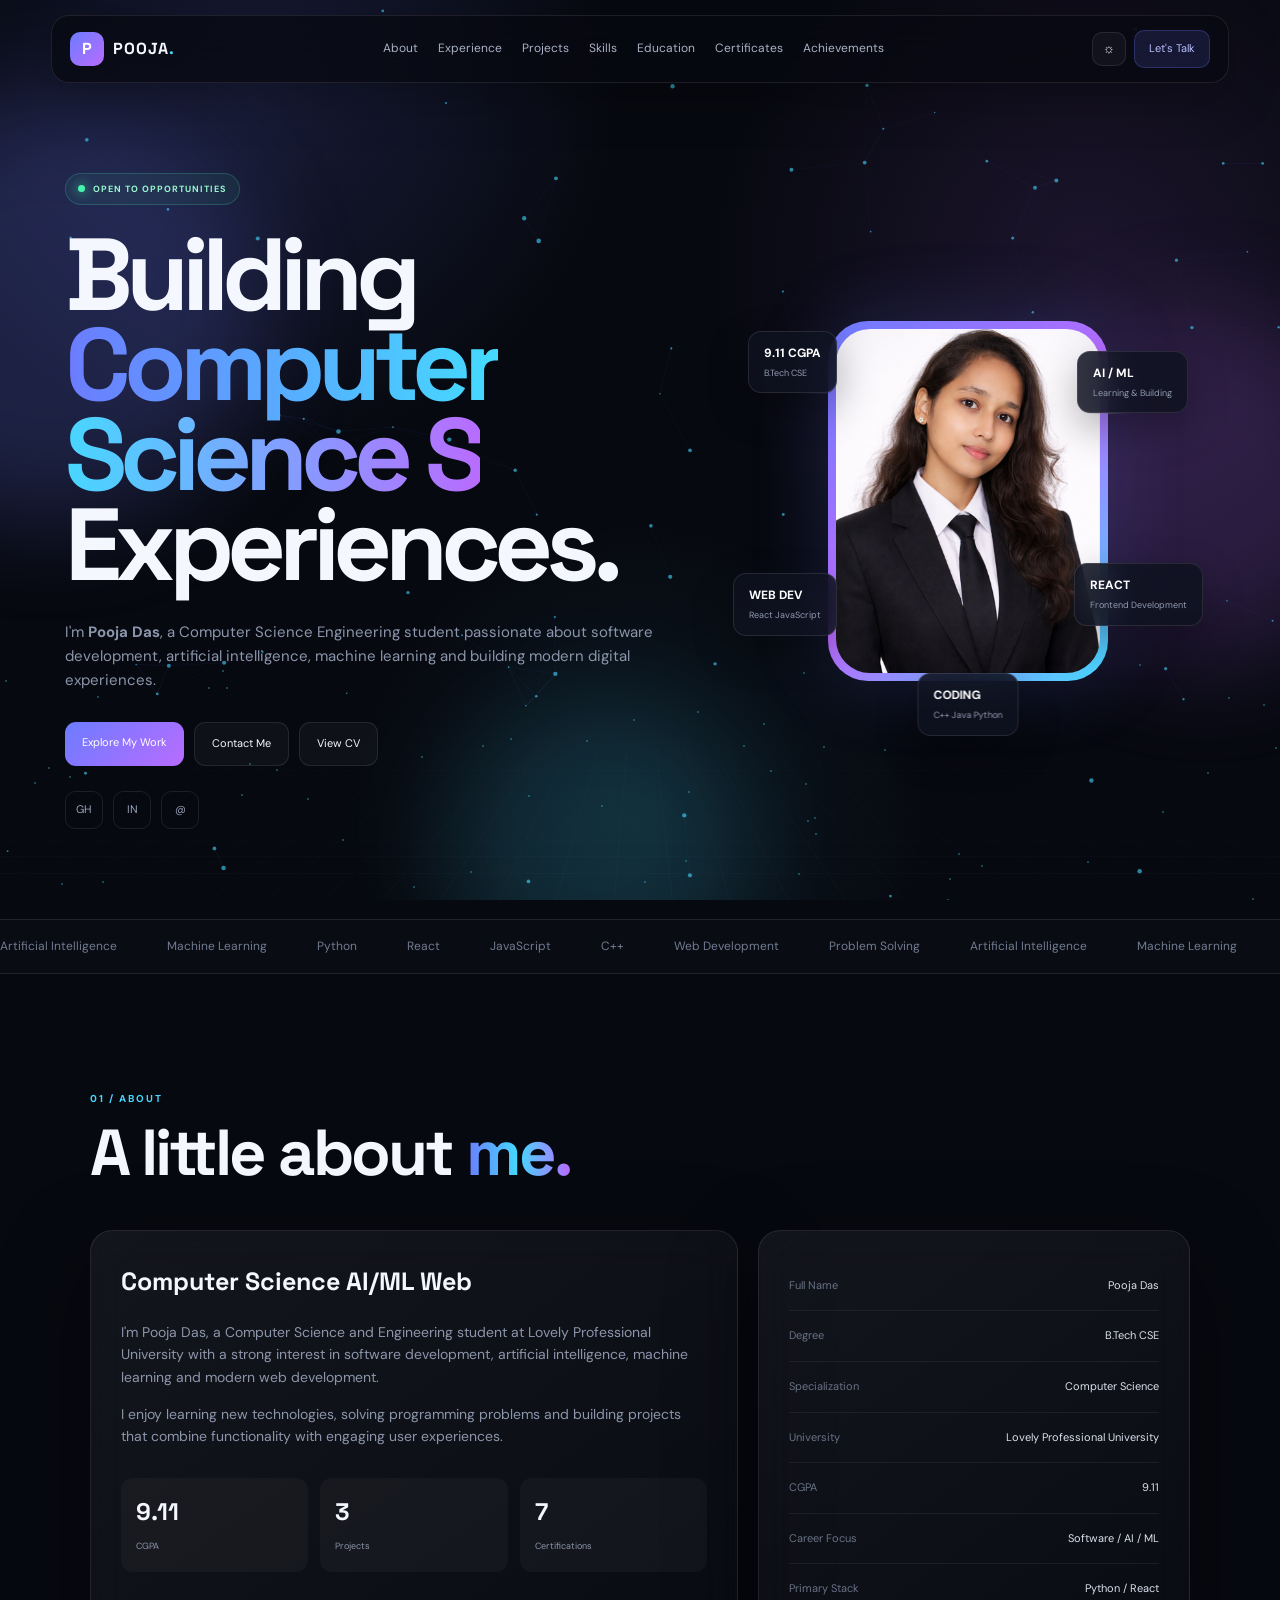
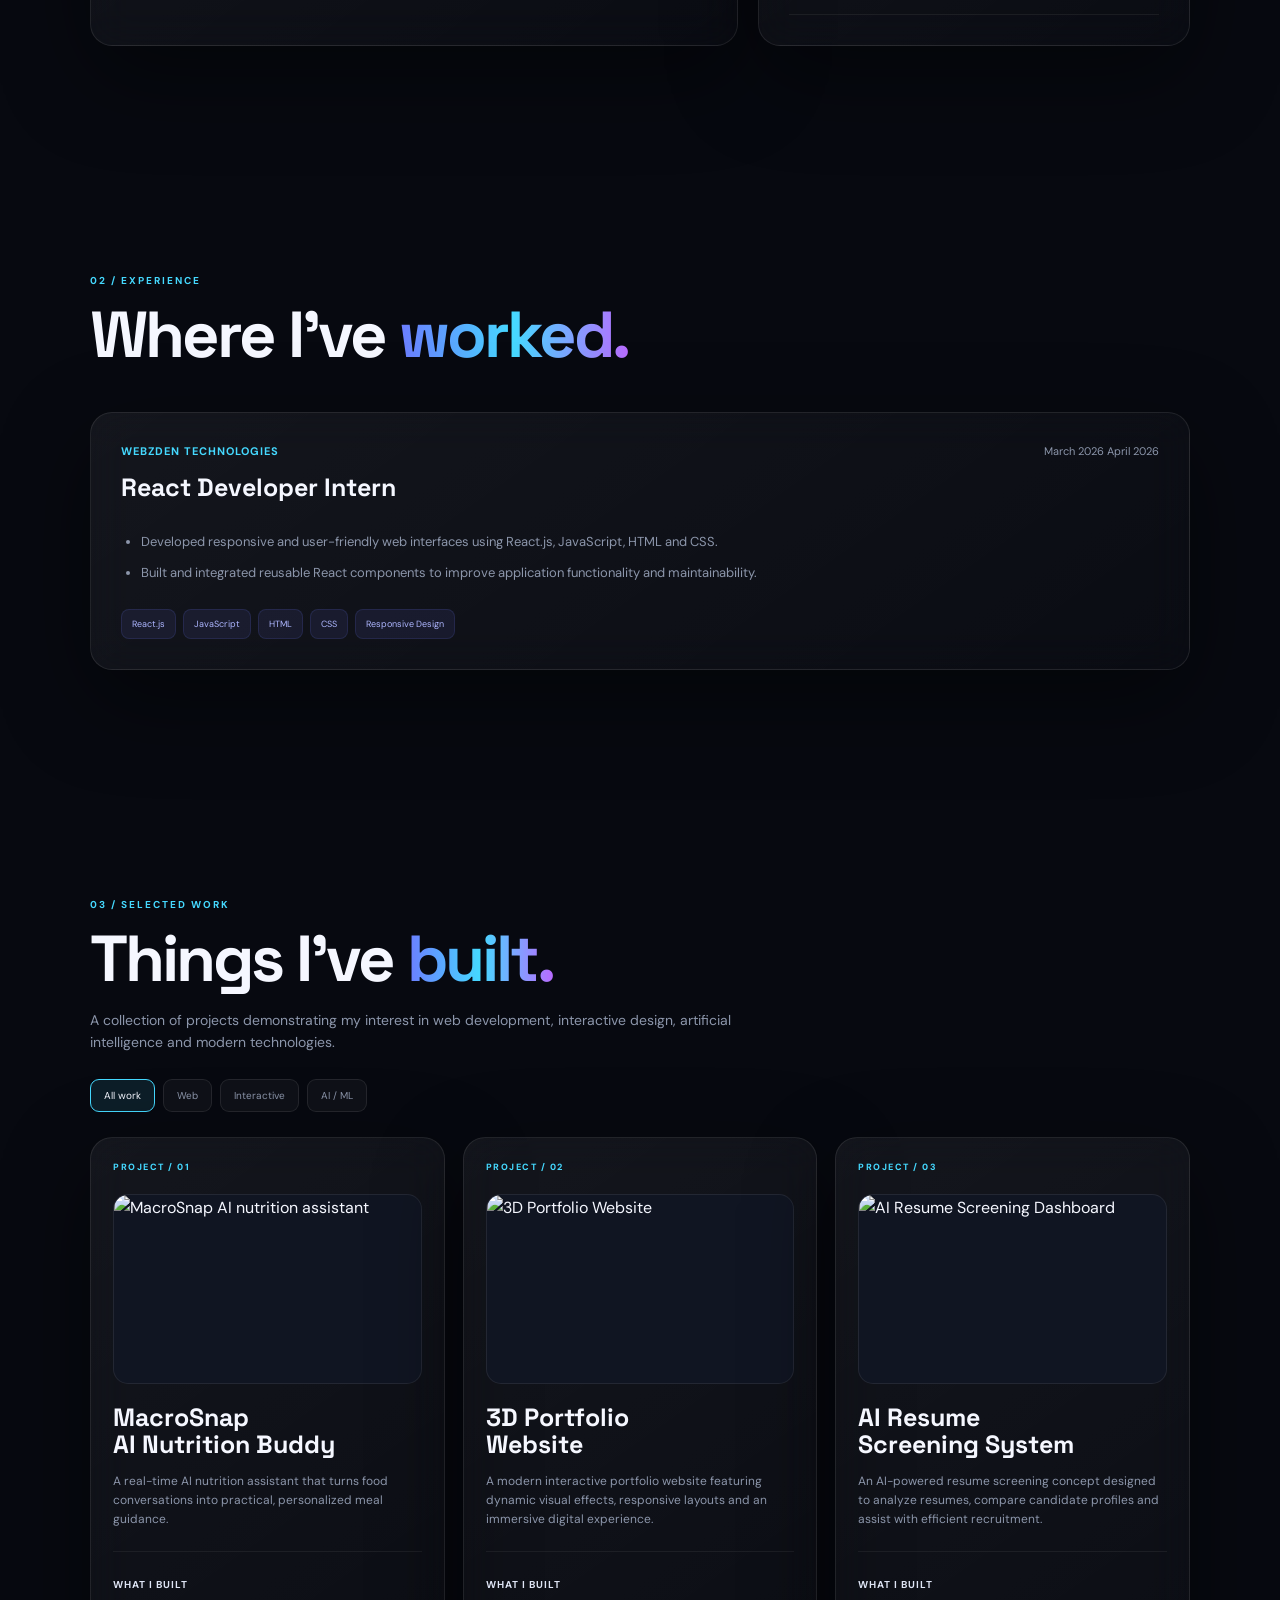
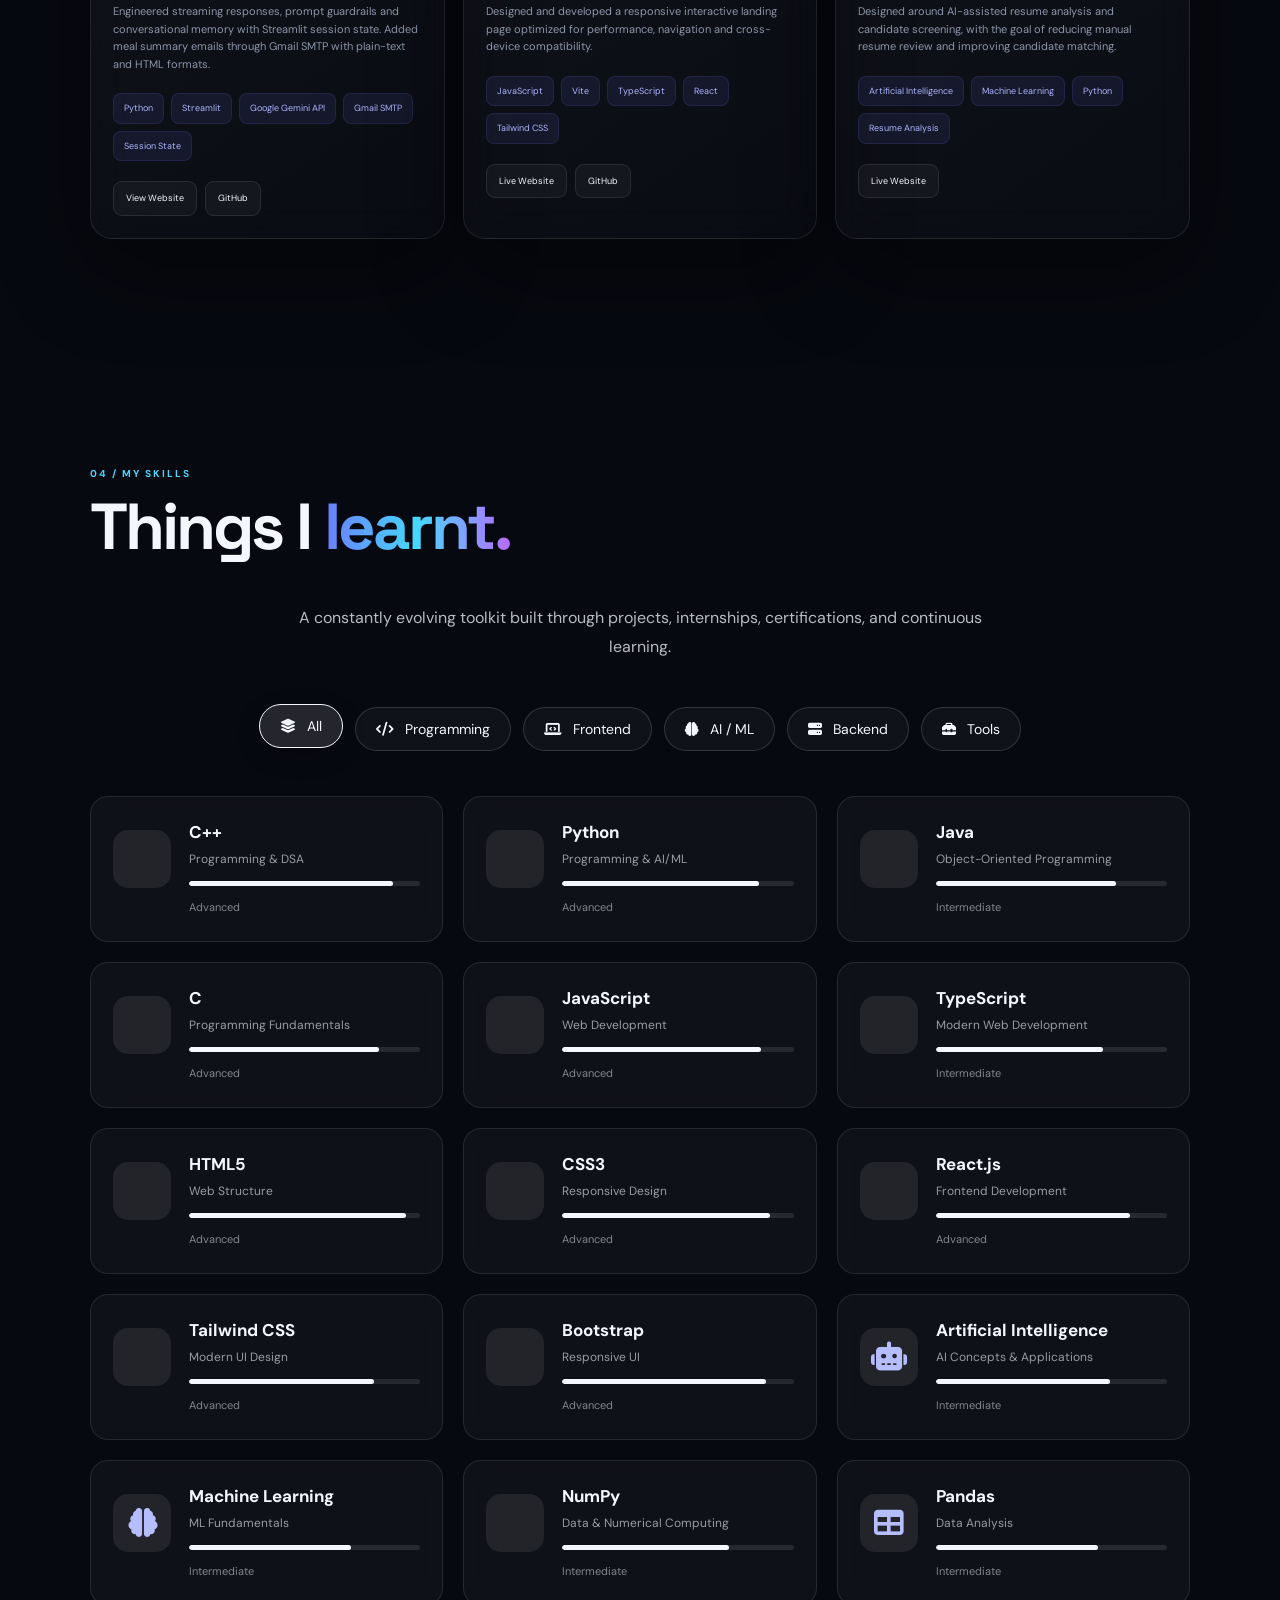
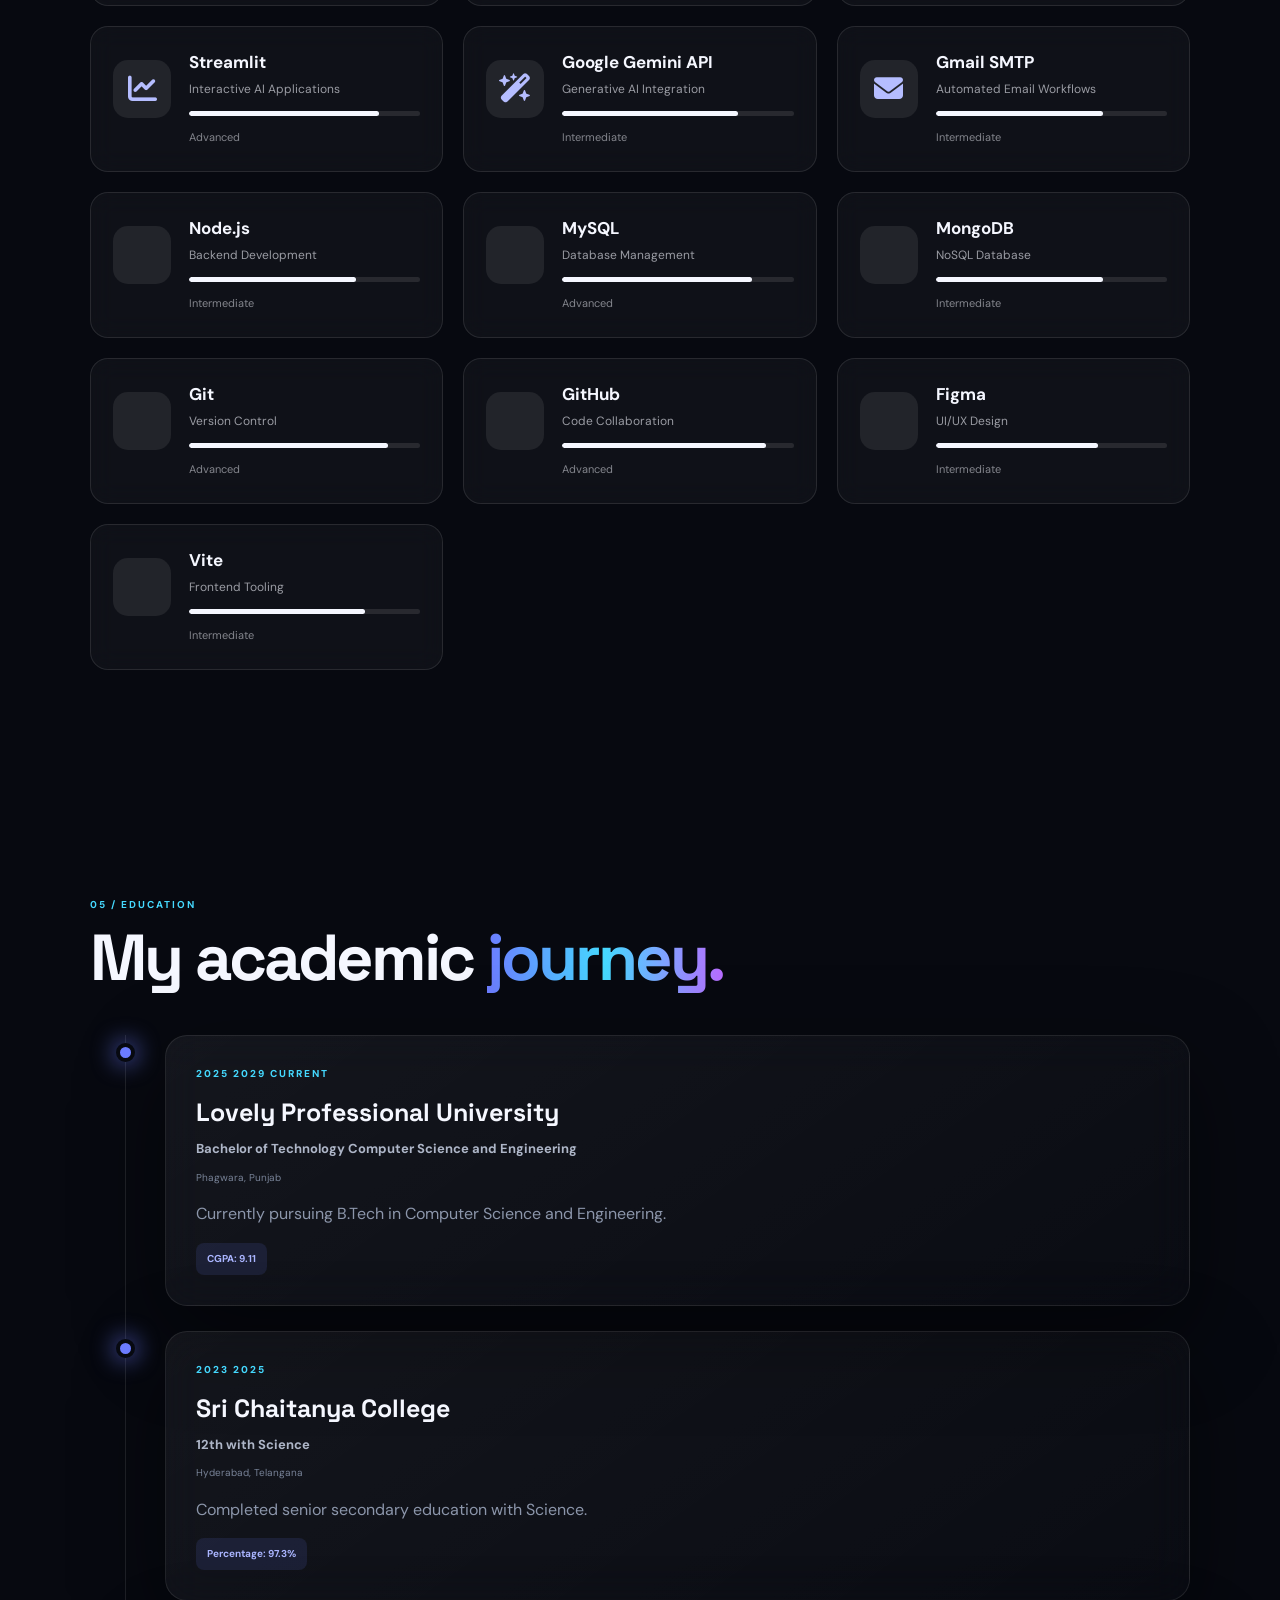
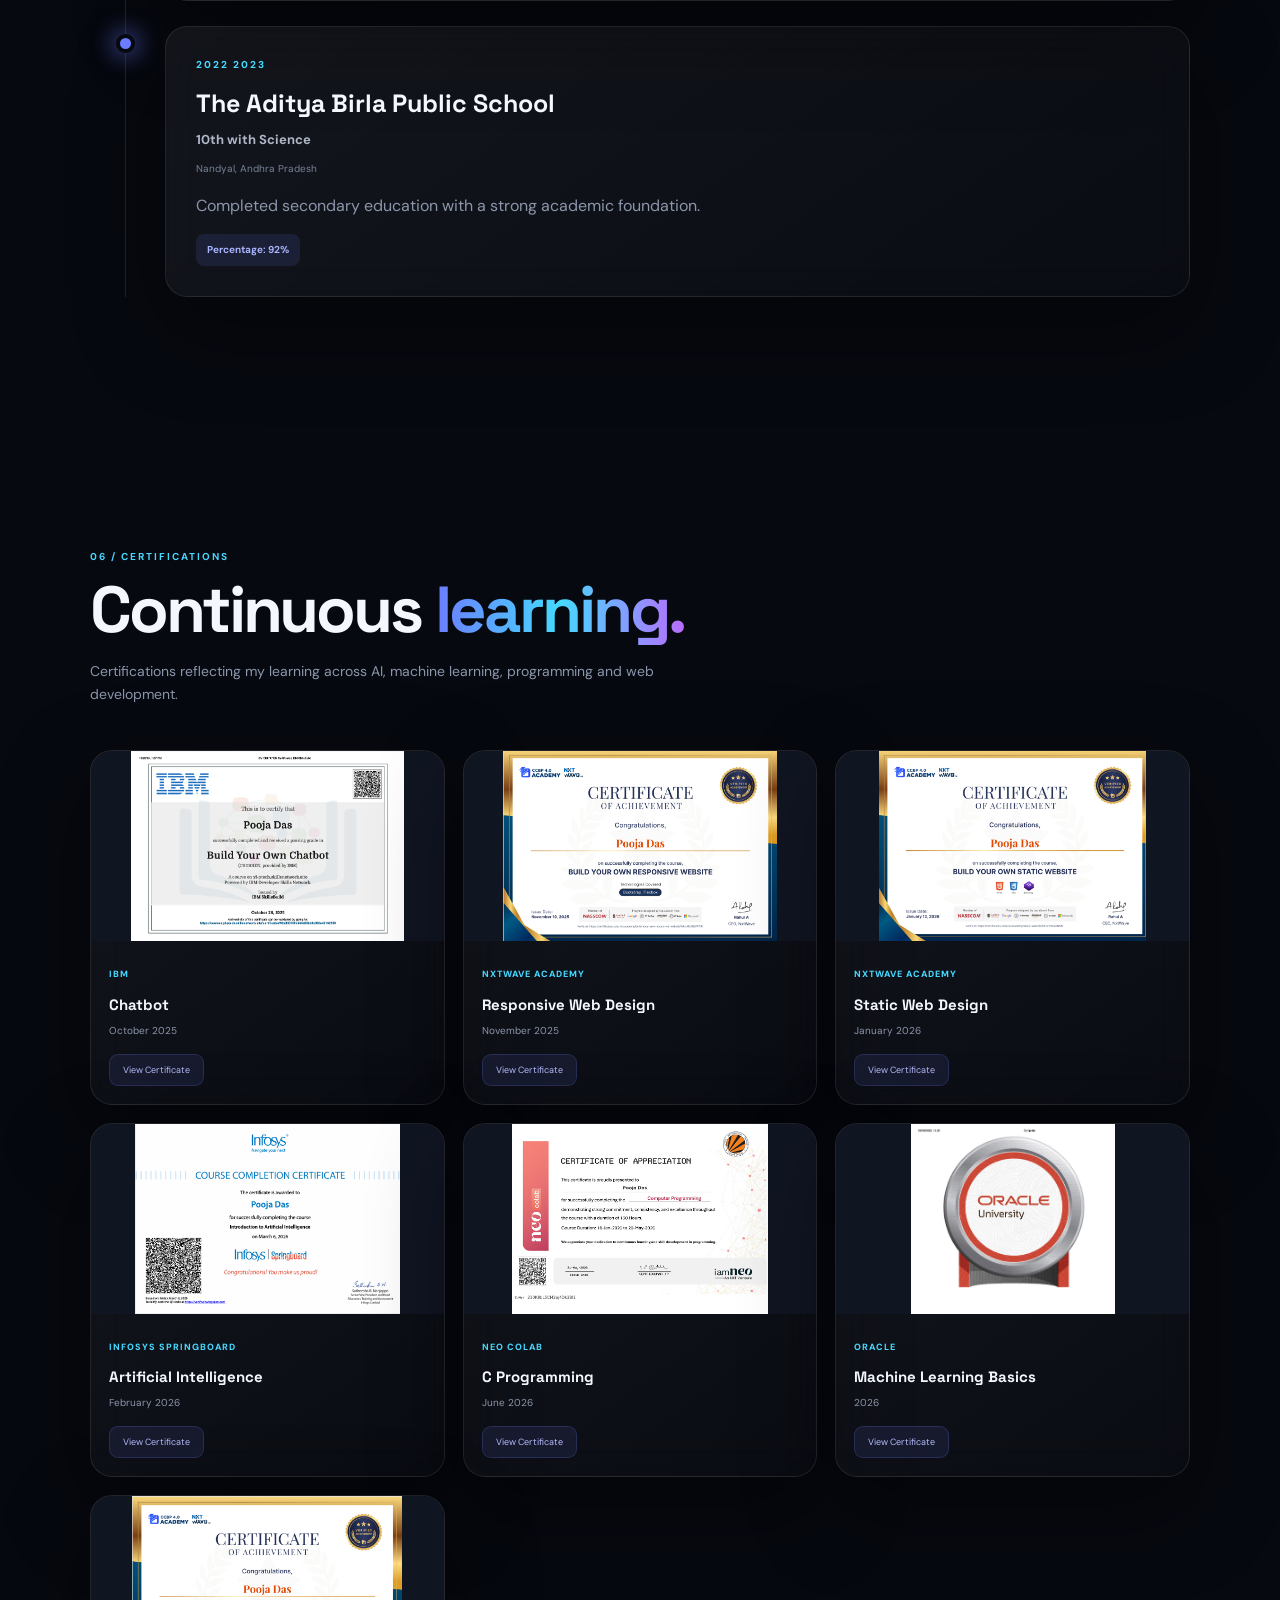
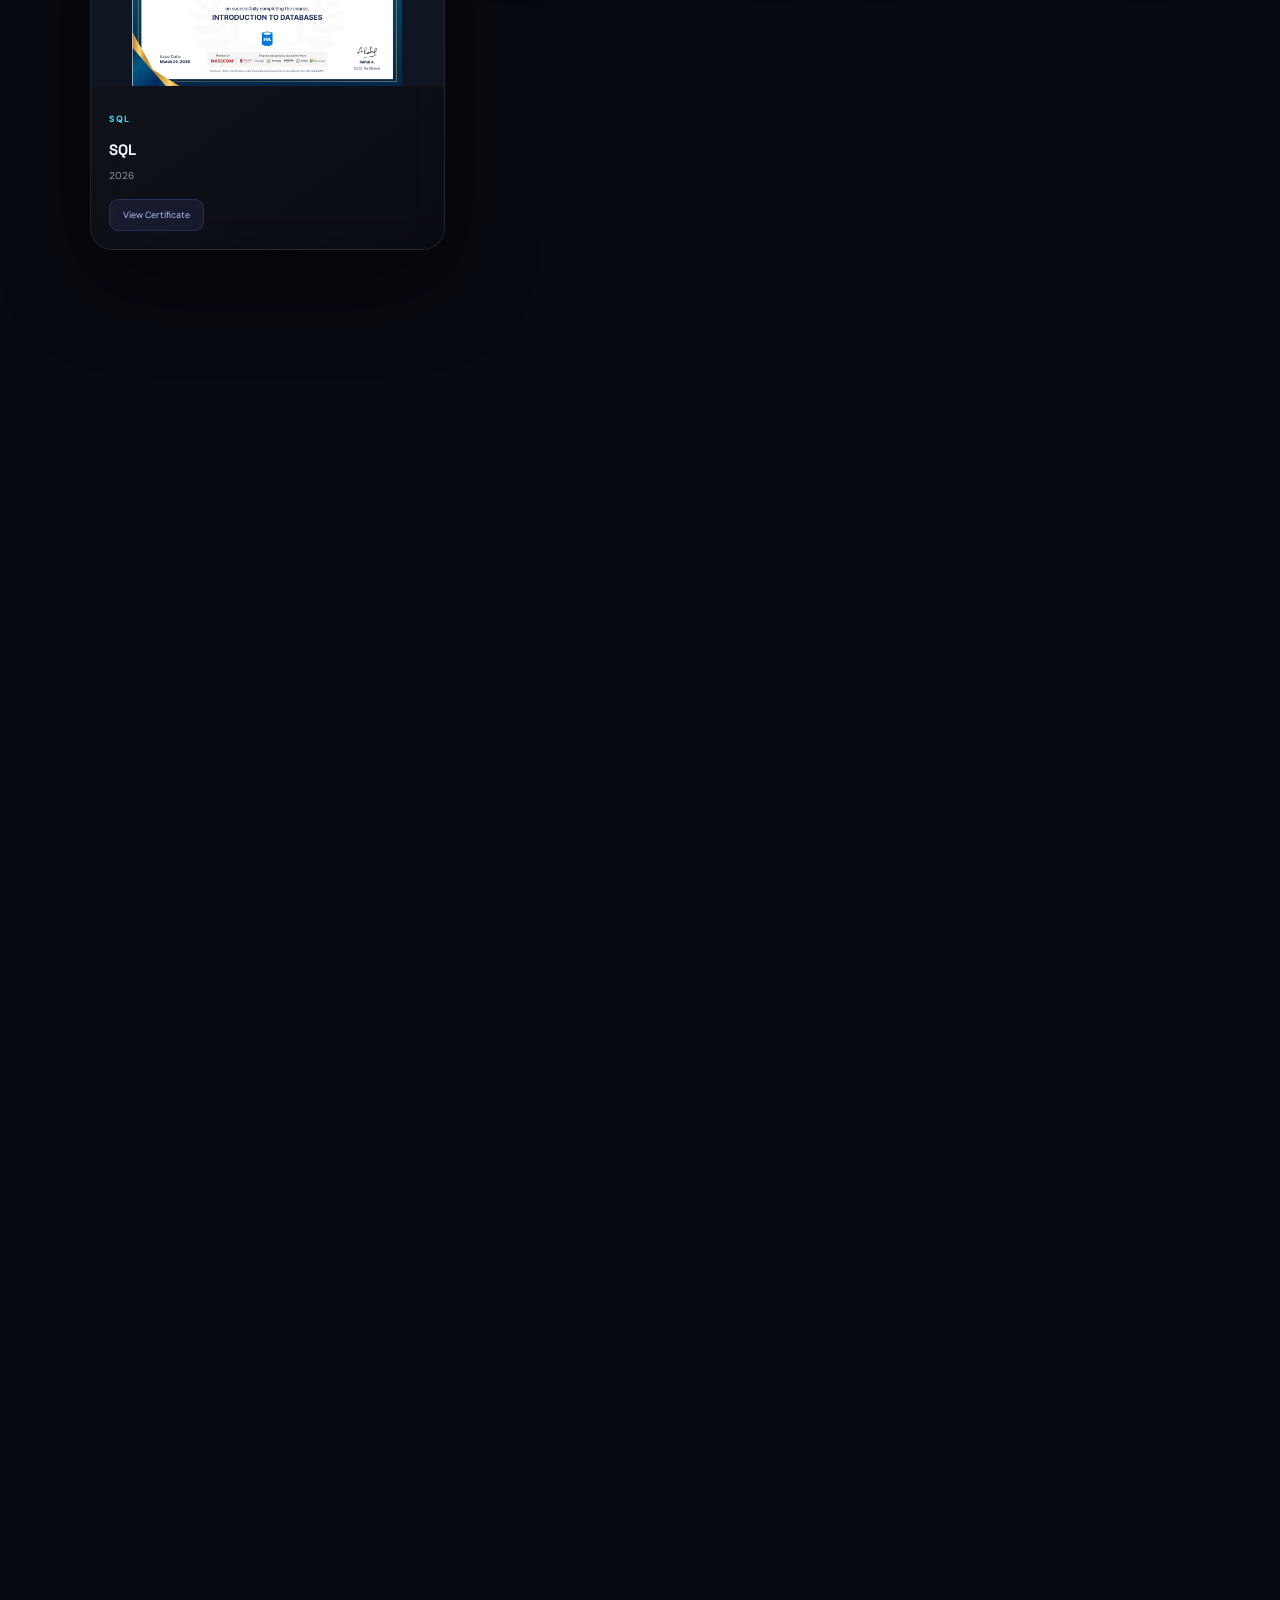
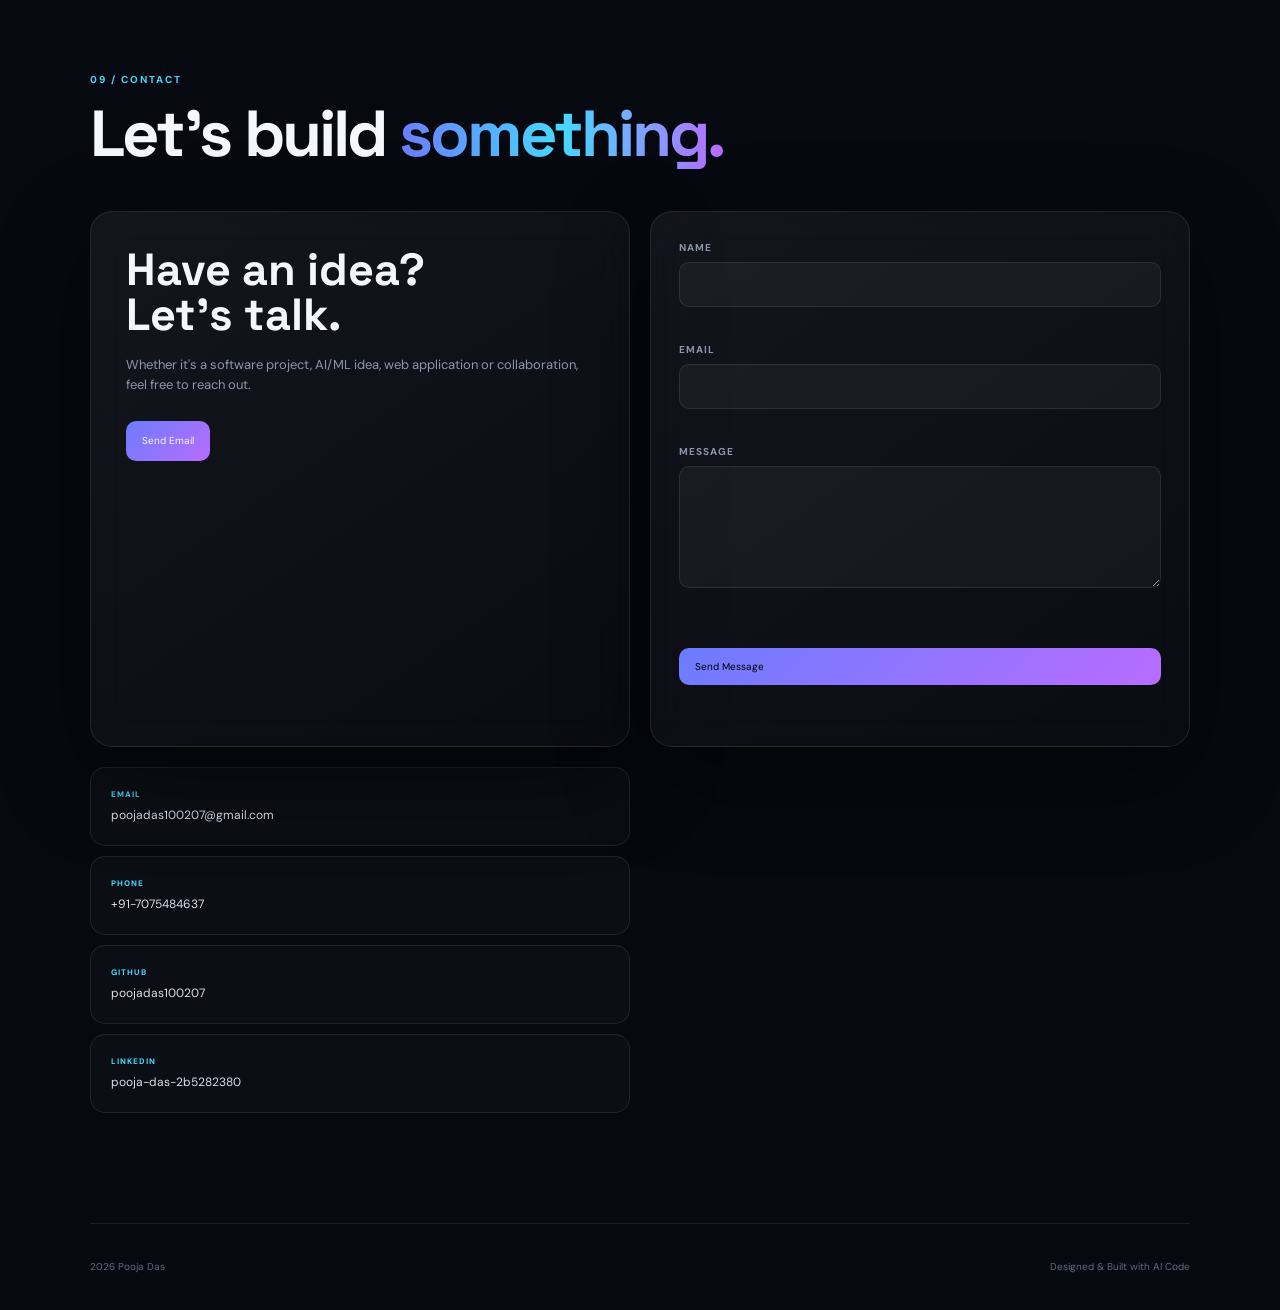
==== index.html @ 484d8b68 "Add Vercel entry page" ====
<!DOCTYPE html>
<html lang="en">

<head>

    <meta charset="UTF-8">

    <meta
        name="viewport"
        content="width=device-width, initial-scale=1.0"
    >

    <title>Pooja Das | CSE Student | AI/ML & Web Developer</title>

    <meta
        name="description"
        content="Pooja Das - Computer Science Engineering student passionate about AI, Machine Learning, Web Development and modern digital experiences."
    >

    <link
        rel="preconnect"
        href="https://fonts.googleapis.com"
    >

    <link
        rel="preconnect"
        href="https://fonts.gstatic.com"
        crossorigin
    >

    <link
        href="https://fonts.googleapis.com/css2?family=DM+Sans:wght@400;500;600;700&family=Space+Grotesk:wght@400;500;600;700&display=swap"
        rel="stylesheet"
    >
    <link
    rel="stylesheet"
    href="https://cdn.jsdelivr.net/gh/devicons/devicon@latest/devicon.min.css"
/>

<link
    rel="stylesheet"
    href="https://cdnjs.cloudflare.com/ajax/libs/font-awesome/6.5.2/css/all.min.css"
/>

<link rel="stylesheet" href="portfolio.css">

</head>


<body>


<!-- =====================================================
     BACKGROUND
===================================================== -->

<div class="background">

    <div class="grid"></div>

    <div class="orb one"></div>

    <div class="orb two"></div>

    <div class="orb three"></div>

</div>

<canvas id="particleCanvas" class="particle-canvas" aria-hidden="true"></canvas>


<div
    class="particles"
    id="particles"
></div>


<!-- =====================================================
     NAVBAR
===================================================== -->

<nav>

    <a
        href="#home"
        class="logo"
    >

        <span class="logo-symbol">
            P
        </span>

        <span>
            POOJA<span style="color:var(--cyan)">.</span>
        </span>

    </a>


    <div class="nav-links">

        <a href="#about">About</a>

        <a href="#experience">Experience</a>

        <a href="#projects">Projects</a>

        <a href="#skills">Skills</a>

        <a href="#education">Education</a>

        <a href="#certificates">Certificates</a>

        <a href="#achievements">Achievements</a>

    </div>


    <div class="nav-actions">

        <button
            type="button"
            class="icon-button"
            id="themeToggle"
            aria-label="Switch to light theme"
            title="Toggle theme"
        >
            Theme
        </button>

        <button
            type="button"
            class="menu-toggle"
            id="menuToggle"
            aria-label="Open navigation"
            aria-expanded="false"
        >
            Menu
        </button>

        <a
            href="#contact"
            class="nav-button"
        >
            Let's Talk 
        </a>

    </div>

</nav>


<!-- =====================================================
     HERO
===================================================== -->

<section
    class="hero"
    id="home"
>


    <div class="hero-content reveal">

        <div class="status">

            <span class="status-dot"></span>

            OPEN TO OPPORTUNITIES

        </div>


        <h1>

            Building

            <br>

            <span class="gradient-text" id="roleText">
                Digital
            </span>

            <br>

            Experiences.

        </h1>


        <p class="hero-description">

            I'm <strong>Pooja Das</strong>, a Computer Science
            Engineering student passionate about software
            development, artificial intelligence, machine
            learning and building modern digital experiences.

        </p>


        <div class="hero-buttons">

            <a
                href="#projects"
                class="btn primary"
            >
                Explore My Work 
            </a>


            <a
                href="#contact"
                class="btn"
            >
                Contact Me
            </a>


            <a
                href="resume.pdf"
                target="_blank"
                class="btn"
            >
                View CV 
            </a>

        </div>


        <div class="social-row">

            <a
                href="https://github.com/poojadas100207"
                target="_blank"
                class="social"
            >
                GH
            </a>


            <a
                href="https://www.linkedin.com/in/pooja-das-2b5282380/"
                target="_blank"
                class="social"
            >
                IN
            </a>


            <a
                href="mailto:poojadas100207@gmail.com"
                class="social"
            >
                @
            </a>

        </div>

    </div>


    <!-- PROFILE -->

    <div class="hero-profile reveal">

        <div
            class="profile-ring"
            id="profileRing"
        >


            <div class="float-card float-cgpa">

                <strong>
                    9.11 CGPA
                </strong>

                B.Tech CSE

            </div>


            <div class="float-card float-ai">

                <strong>
                    AI / ML
                </strong>

                Learning & Building

            </div>


            <div class="float-card float-web">

                <strong>
                    WEB DEV
                </strong>

                React  JavaScript

            </div>


            <div class="float-card float-react">

                <strong>
                    REACT
                </strong>

                Frontend Development

            </div>


            <div class="float-card float-code">

                <strong>
                    CODING
                </strong>

                C++  Java  Python

            </div>


            <div class="profile-card">

                <div class="profile-photo">

                    <img
                        src="image.png"
                        alt="Pooja Das"
                    >

                </div>

            </div>

        </div>

    </div>

</section>


<!-- =====================================================
     MARQUEE
===================================================== -->

<div class="marquee">

    <div class="marquee-track">

        <span>
            Artificial Intelligence <b></b>
        </span>

        <span>
            Machine Learning <b></b>
        </span>

        <span>
            Python <b></b>
        </span>

        <span>
            React <b></b>
        </span>

        <span>
            JavaScript <b></b>
        </span>

        <span>
            C++ <b></b>
        </span>

        <span>
            Web Development <b></b>
        </span>

        <span>
            Problem Solving <b></b>
        </span>

        <span>
            Artificial Intelligence <b></b>
        </span>

        <span>
            Machine Learning <b></b>
        </span>

        <span>
            Python <b></b>
        </span>

        <span>
            React <b></b>
        </span>

    </div>

</div>


<!-- =====================================================
     ABOUT
===================================================== -->

<section
    class="section reveal"
    id="about"
>

    <div class="section-heading">

        <span class="eyebrow">
            01 / About
        </span>

        <h2>

            A little about

            <span class="gradient-text">
                me.
            </span>

        </h2>

    </div>


    <div class="about-grid">


        <div class="glass about-main">

            <h3>
                Computer Science  AI/ML  Web
            </h3>


            <p>

                I'm Pooja Das, a Computer Science and
                Engineering student at Lovely Professional
                University with a strong interest in
                software development, artificial intelligence,
                machine learning and modern web development.

            </p>


            <p>

                I enjoy learning new technologies, solving
                programming problems and building projects
                that combine functionality with engaging
                user experiences.

            </p>


            <div class="about-stats">

                <div class="stat">

                    <strong>
                        9.11
                    </strong>

                    <span>
                        CGPA
                    </span>

                </div>


                <div class="stat">

                    <strong>
                        3
                    </strong>

                    <span>
                        Projects
                    </span>

                </div>


                <div class="stat">

                    <strong>
                        7
                    </strong>

                    <span>
                        Certifications
                    </span>

                </div>

            </div>

        </div>


        <div class="glass about-info">

            <div class="info-row">

                <span>
                    Full Name
                </span>

                <span>
                    Pooja Das
                </span>

            </div>


            <div class="info-row">

                <span>
                    Degree
                </span>

                <span>
                    B.Tech CSE
                </span>

            </div>


            <div class="info-row">

                <span>
                    Specialization
                </span>

                <span>
                    Computer Science
                </span>

            </div>


            <div class="info-row">

                <span>
                    University
                </span>

                <span>
                    Lovely Professional University
                </span>

            </div>


            <div class="info-row">

                <span>
                    CGPA
                </span>

                <span>
                    9.11
                </span>

            </div>


            <div class="info-row">

                <span>
                    Career Focus
                </span>

                <span>
                    Software / AI / ML
                </span>

            </div>


            <div class="info-row">

                <span>
                    Primary Stack
                </span>

                <span>
                    Python / React
                </span>

            </div>

        </div>

    </div>

</section>


<!-- =====================================================
     EXPERIENCE
===================================================== -->

<section
    class="section reveal"
    id="experience"
>

    <div class="section-heading">

        <span class="eyebrow">
            02 / Experience
        </span>

        <h2>

            Where I've

            <span class="gradient-text">
                worked.
            </span>

        </h2>

    </div>


    <div class="glass experience-card">

        <div class="experience-top">

            <div>

                <div class="experience-company">
                    Webzden Technologies
                </div>

                <h3>
                    React Developer Intern
                </h3>

            </div>


            <div class="experience-date">
                March 2026  April 2026
            </div>

        </div>


        <ul>

            <li>
                Developed responsive and user-friendly
                web interfaces using React.js,
                JavaScript, HTML and CSS.
            </li>

            <li>
                Built and integrated reusable React
                components to improve application
                functionality and maintainability.
            </li>

        </ul>


        <div class="tech-tags">

            <span>React.js</span>
            <span>JavaScript</span>
            <span>HTML</span>
            <span>CSS</span>
            <span>Responsive Design</span>

        </div>

    </div>

</section>


<!-- =====================================================
     PROJECTS
===================================================== -->

<section
    class="section reveal"
    id="projects"
>

    <div class="section-heading">

        <span class="eyebrow">
            03 / Selected Work
        </span>

        <h2>

            Things I've

            <span class="gradient-text">
                built.
            </span>

        </h2>

        <p>

            A collection of projects demonstrating
            my interest in web development, interactive
            design, artificial intelligence and modern
            technologies.

        </p>

    </div>


    <div class="project-filters" role="group" aria-label="Filter projects">
        <button type="button" class="project-filter active" data-filter="all">All work</button>
        <button type="button" class="project-filter" data-filter="web">Web</button>
        <button type="button" class="project-filter" data-filter="interactive">Interactive</button>
        <button type="button" class="project-filter" data-filter="ai">AI / ML</button>
    </div>

    <div class="project-grid">


        <!-- =================================================
               PROJECT 1 - MACROSNAP
        ================================================== -->

           <article class="glass project" data-category="ai interactive">

            <div class="project-number">
                PROJECT / 01
            </div>


            <div class="project-arrow">
                
            </div>


            <a
                href="https://macrosnap-farbrvi7u3kwl8kjspnyb4.streamlit.app/"
                target="_blank"
                rel="noopener noreferrer"
                class="project-image-link"
            >

                <div class="project-image">

                    <img
                        src="https://images.unsplash.com/photo-1490645935967-10de6ba17061?auto=format&fit=crop&w=900&q=80"
                        alt="MacroSnap AI nutrition assistant"
                    >

                    <div class="project-image-overlay">
                        View MacroSnap 
                    </div>

                </div>

            </a>


            <h3>

                MacroSnap

                <br>

                AI Nutrition Buddy

            </h3>


            <p>

                A real-time AI nutrition assistant that
                turns food conversations into practical,
                personalized meal guidance.

            </p>


            <div class="project-description">

                <strong>
                    What I built
                </strong>

                <p>

                    Engineered streaming responses,
                    prompt guardrails and conversational
                    memory with Streamlit session state.
                    Added meal summary emails through Gmail
                    SMTP with plain-text and HTML formats.

                </p>

            </div>


            <div class="project-tags">

                <span>Python</span>
                <span>Streamlit</span>
                <span>Google Gemini API</span>
                <span>Gmail SMTP</span>
                <span>Session State</span>

            </div>


            <div class="project-actions">

                <a
                    href="https://macrosnap-farbrvi7u3kwl8kjspnyb4.streamlit.app/"
                    target="_blank"
                    rel="noopener noreferrer"
                    class="project-demo"
                >
                    View Website 
                </a>


                <a
                    href="https://github.com/poojadas100207/macrosnap.git"
                    target="_blank"
                    rel="noopener noreferrer"
                    class="project-demo"
                >
                    GitHub 
                </a>

            </div>

        </article>


        <!-- =================================================
             PROJECT 2 - 3D PORTFOLIO
        ================================================== -->

        <article class="glass project" data-category="web interactive">

            <div class="project-number">
                PROJECT / 02
            </div>


            <div class="project-arrow">
                
            </div>


            <a
                href="https://preview--portfolio-depth-spark.lovable.app/"
                target="_blank"
                rel="noopener noreferrer"
                class="project-image-link"
            >

                <div class="project-image">

                    <img
                        src="https://cdn.dribbble.com/userupload/42920147/file/original-dfe468a349291e97059bd55cf65feb66.png?resize=2400x1800&vertical=center"
                        alt="3D Portfolio Website"
                    >

                    <div class="project-image-overlay">
                        Open Portfolio 
                    </div>

                </div>

            </a>


            <h3>

                3D Portfolio

                <br>

                Website

            </h3>


            <p>

                A modern interactive portfolio website
                featuring dynamic visual effects,
                responsive layouts and an immersive
                digital experience.

            </p>


            <div class="project-description">

                <strong>
                    What I built
                </strong>

                <p>

                    Designed and developed a responsive
                    interactive landing page optimized
                    for performance, navigation and
                    cross-device compatibility.

                </p>

            </div>


            <div class="project-tags">

                <span>JavaScript</span>
                <span>Vite</span>
                <span>TypeScript</span>
                <span>React</span>
                <span>Tailwind CSS</span>

            </div>


            <div class="project-actions">

                <a
                    href="https://preview--portfolio-depth-spark.lovable.app/"
                    target="_blank"
                    rel="noopener noreferrer"
                    class="project-demo"
                >
                    Live Website 
                </a>


                <a
                    href="https://github.com/poojadas100207/portfolio-depth-spark.git"
                    target="_blank"
                    rel="noopener noreferrer"
                    class="project-demo"
                >
                    GitHub 
                </a>

            </div>

        </article>


        <!-- =================================================
             PROJECT 3 - AI RESUME SCREENING
        ================================================== -->

        <article class="glass project" data-category="ai">

            <div class="project-number">
                PROJECT / 03
            </div>


            <div class="project-arrow">
                
            </div>


            <a
                href="https://resumescreening.ai/"
                target="_blank"
                rel="noopener noreferrer"
                class="project-image-link"
            >

                <div class="project-image">

                    <img
                        src="https://resume-screening.com/datefeature.png"
                        alt="AI Resume Screening Dashboard"
                    >

                    <div class="project-image-overlay">
                        Open Resume Screening 
                    </div>

                </div>

            </a>


            <h3>

                AI Resume

                <br>

                Screening System

            </h3>


            <p>

                An AI-powered resume screening concept
                designed to analyze resumes, compare
                candidate profiles and assist with
                efficient recruitment.

            </p>


            <div class="project-description">

                <strong>
                    What I built
                </strong>

                <p>

                    Designed around AI-assisted resume
                    analysis and candidate screening,
                    with the goal of reducing manual
                    resume review and improving candidate
                    matching.

                </p>

            </div>


            <div class="project-tags">

                <span>Artificial Intelligence</span>
                <span>Machine Learning</span>
                <span>Python</span>
                <span>Resume Analysis</span>

            </div>


            <div class="project-actions">

                <a
                    href="https://resumescreening.ai/"
                    target="_blank"
                    rel="noopener noreferrer"
                    class="project-demo"
                >
                    Live Website 
                </a>

            </div>

        </article>

    </div>

</section>


<!-- ==================== SKILLS SECTION ==================== -->


<section id="skills" class="section reveal">

    <div class="section-heading">
        <span class="eyebrow">
            04 / My Skills
        </span>
        <h2>

            Things I 

            <span class="gradient-text">
                learnt.
            </span>

        </h2>
        
        <div class="title-line"></div>
    </div>

    <p class="skills-intro">
        A constantly evolving toolkit built through projects, internships,
        certifications, and continuous learning.
    </p>

    <!-- Skill Category Navigation -->
    <div class="skills-tabs">

        <button class="skill-tab active" onclick="showSkills('all', this)">
            <i class="fas fa-layer-group"></i>
            All
        </button>

        <button class="skill-tab" onclick="showSkills('programming', this)">
            <i class="fas fa-code"></i>
            Programming
        </button>

        <button class="skill-tab" onclick="showSkills('frontend', this)">
            <i class="fas fa-laptop-code"></i>
            Frontend
        </button>

        <button class="skill-tab" onclick="showSkills('aiml', this)">
            <i class="fas fa-brain"></i>
            AI / ML
        </button>

        <button class="skill-tab" onclick="showSkills('backend', this)">
            <i class="fas fa-server"></i>
            Backend
        </button>

        <button class="skill-tab" onclick="showSkills('tools', this)">
            <i class="fas fa-toolbox"></i>
            Tools
        </button>

    </div>


    <!-- Skills Grid -->
    <div class="skills-grid">

        <!-- C++ -->
        <div class="skill-card programming">
            <div class="skill-icon">
                <i class="devicon-cplusplus-plain"></i>
            </div>

            <div class="skill-info">
                <h3>C++</h3>
                <p>Programming & DSA</p>
                <div class="skill-bar">
                    <span style="width: 88%;"></span>
                </div>
                <small>Advanced</small>
            </div>
        </div>


        <!-- Python -->
        <div class="skill-card programming aiml">
            <div class="skill-icon">
                <i class="devicon-python-plain"></i>
            </div>

            <div class="skill-info">
                <h3>Python</h3>
                <p>Programming & AI/ML</p>
                <div class="skill-bar">
                    <span style="width: 85%;"></span>
                </div>
                <small>Advanced</small>
            </div>
        </div>


        <!-- Java -->
        <div class="skill-card programming">
            <div class="skill-icon">
                <i class="devicon-java-plain"></i>
            </div>

            <div class="skill-info">
                <h3>Java</h3>
                <p>Object-Oriented Programming</p>
                <div class="skill-bar">
                    <span style="width: 78%;"></span>
                </div>
                <small>Intermediate</small>
            </div>
        </div>


        <!-- C -->
        <div class="skill-card programming">
            <div class="skill-icon">
                <i class="devicon-c-plain"></i>
            </div>

            <div class="skill-info">
                <h3>C</h3>
                <p>Programming Fundamentals</p>
                <div class="skill-bar">
                    <span style="width: 82%;"></span>
                </div>
                <small>Advanced</small>
            </div>
        </div>


        <!-- JavaScript -->
        <div class="skill-card programming frontend">
            <div class="skill-icon">
                <i class="devicon-javascript-plain"></i>
            </div>

            <div class="skill-info">
                <h3>JavaScript</h3>
                <p>Web Development</p>
                <div class="skill-bar">
                    <span style="width: 86%;"></span>
                </div>
                <small>Advanced</small>
            </div>
        </div>


        <!-- TypeScript -->
        <div class="skill-card frontend programming">
            <div class="skill-icon">
                <i class="devicon-typescript-plain"></i>
            </div>

            <div class="skill-info">
                <h3>TypeScript</h3>
                <p>Modern Web Development</p>
                <div class="skill-bar">
                    <span style="width: 72%;"></span>
                </div>
                <small>Intermediate</small>
            </div>
        </div>


        <!-- HTML -->
        <div class="skill-card frontend">
            <div class="skill-icon">
                <i class="devicon-html5-plain"></i>
            </div>

            <div class="skill-info">
                <h3>HTML5</h3>
                <p>Web Structure</p>
                <div class="skill-bar">
                    <span style="width: 94%;"></span>
                </div>
                <small>Advanced</small>
            </div>
        </div>


        <!-- CSS -->
        <div class="skill-card frontend">
            <div class="skill-icon">
                <i class="devicon-css3-plain"></i>
            </div>

            <div class="skill-info">
                <h3>CSS3</h3>
                <p>Responsive Design</p>
                <div class="skill-bar">
                    <span style="width: 90%;"></span>
                </div>
                <small>Advanced</small>
            </div>
        </div>


        <!-- React -->
        <div class="skill-card frontend">
            <div class="skill-icon">
                <i class="devicon-react-original"></i>
            </div>

            <div class="skill-info">
                <h3>React.js</h3>
                <p>Frontend Development</p>
                <div class="skill-bar">
                    <span style="width: 84%;"></span>
                </div>
                <small>Advanced</small>
            </div>
        </div>


        <!-- Tailwind -->
        <div class="skill-card frontend">
            <div class="skill-icon">
                <i class="devicon-tailwindcss-original"></i>
            </div>

            <div class="skill-info">
                <h3>Tailwind CSS</h3>
                <p>Modern UI Design</p>
                <div class="skill-bar">
                    <span style="width: 80%;"></span>
                </div>
                <small>Advanced</small>
            </div>
        </div>


        <!-- Bootstrap -->
        <div class="skill-card frontend">
            <div class="skill-icon">
                <i class="devicon-bootstrap-plain"></i>
            </div>

            <div class="skill-info">
                <h3>Bootstrap</h3>
                <p>Responsive UI</p>
                <div class="skill-bar">
                    <span style="width: 88%;"></span>
                </div>
                <small>Advanced</small>
            </div>
        </div>


        <!-- Python AI/ML -->
        <div class="skill-card aiml">
            <div class="skill-icon">
                <i class="fas fa-robot"></i>
            </div>

            <div class="skill-info">
                <h3>Artificial Intelligence</h3>
                <p>AI Concepts & Applications</p>
                <div class="skill-bar">
                    <span style="width: 75%;"></span>
                </div>
                <small>Intermediate</small>
            </div>
        </div>


        <!-- Machine Learning -->
        <div class="skill-card aiml">
            <div class="skill-icon">
                <i class="fas fa-brain"></i>
            </div>

            <div class="skill-info">
                <h3>Machine Learning</h3>
                <p>ML Fundamentals</p>
                <div class="skill-bar">
                    <span style="width: 70%;"></span>
                </div>
                <small>Intermediate</small>
            </div>
        </div>


        <!-- NumPy -->
        <div class="skill-card aiml">
            <div class="skill-icon">
                <i class="devicon-numpy-plain"></i>
            </div>

            <div class="skill-info">
                <h3>NumPy</h3>
                <p>Data & Numerical Computing</p>
                <div class="skill-bar">
                    <span style="width: 72%;"></span>
                </div>
                <small>Intermediate</small>
            </div>
        </div>


        <!-- Pandas -->
        <div class="skill-card aiml">
            <div class="skill-icon">
                <i class="fas fa-table"></i>
            </div>

            <div class="skill-info">
                <h3>Pandas</h3>
                <p>Data Analysis</p>
                <div class="skill-bar">
                    <span style="width: 70%;"></span>
                </div>
                <small>Intermediate</small>
            </div>
        </div>


        <!-- Streamlit -->
        <div class="skill-card aiml tools">
            <div class="skill-icon">
                <i class="fas fa-chart-line"></i>
            </div>

            <div class="skill-info">
                <h3>Streamlit</h3>
                <p>Interactive AI Applications</p>
                <div class="skill-bar">
                    <span style="width: 82%;"></span>
                </div>
                <small>Advanced</small>
            </div>
        </div>


        <!-- Gemini API -->
        <div class="skill-card aiml">
            <div class="skill-icon">
                <i class="fas fa-wand-magic-sparkles"></i>
            </div>

            <div class="skill-info">
                <h3>Google Gemini API</h3>
                <p>Generative AI Integration</p>
                <div class="skill-bar">
                    <span style="width: 76%;"></span>
                </div>
                <small>Intermediate</small>
            </div>
        </div>


        <!-- Gmail SMTP -->
        <div class="skill-card backend tools">
            <div class="skill-icon">
                <i class="fas fa-envelope"></i>
            </div>

            <div class="skill-info">
                <h3>Gmail SMTP</h3>
                <p>Automated Email Workflows</p>
                <div class="skill-bar">
                    <span style="width: 72%;"></span>
                </div>
                <small>Intermediate</small>
            </div>
        </div>


        <!-- Node -->
        <div class="skill-card backend">
            <div class="skill-icon">
                <i class="devicon-nodejs-plain"></i>
            </div>

            <div class="skill-info">
                <h3>Node.js</h3>
                <p>Backend Development</p>
                <div class="skill-bar">
                    <span style="width: 72%;"></span>
                </div>
                <small>Intermediate</small>
            </div>
        </div>


        <!-- MySQL -->
        <div class="skill-card backend tools">
            <div class="skill-icon">
                <i class="devicon-mysql-plain"></i>
            </div>

            <div class="skill-info">
                <h3>MySQL</h3>
                <p>Database Management</p>
                <div class="skill-bar">
                    <span style="width: 82%;"></span>
                </div>
                <small>Advanced</small>
            </div>
        </div>


        <!-- MongoDB -->
        <div class="skill-card backend">
            <div class="skill-icon">
                <i class="devicon-mongodb-plain"></i>
            </div>

            <div class="skill-info">
                <h3>MongoDB</h3>
                <p>NoSQL Database</p>
                <div class="skill-bar">
                    <span style="width: 72%;"></span>
                </div>
                <small>Intermediate</small>
            </div>
        </div>


        <!-- Git -->
        <div class="skill-card tools">
            <div class="skill-icon">
                <i class="devicon-git-plain"></i>
            </div>

            <div class="skill-info">
                <h3>Git</h3>
                <p>Version Control</p>
                <div class="skill-bar">
                    <span style="width: 86%;"></span>
                </div>
                <small>Advanced</small>
            </div>
        </div>


        <!-- GitHub -->
        <div class="skill-card tools">
            <div class="skill-icon">
                <i class="devicon-github-original"></i>
            </div>

            <div class="skill-info">
                <h3>GitHub</h3>
                <p>Code Collaboration</p>
                <div class="skill-bar">
                    <span style="width: 88%;"></span>
                </div>
                <small>Advanced</small>
            </div>
        </div>


        <!-- Figma -->
        <div class="skill-card tools">
            <div class="skill-icon">
                <i class="devicon-figma-plain"></i>
            </div>

            <div class="skill-info">
                <h3>Figma</h3>
                <p>UI/UX Design</p>
                <div class="skill-bar">
                    <span style="width: 70%;"></span>
                </div>
                <small>Intermediate</small>
            </div>
        </div>


        <!-- Vite -->
        <div class="skill-card tools frontend">
            <div class="skill-icon">
                <i class="devicon-vitejs-plain"></i>
            </div>

            <div class="skill-info">
                <h3>Vite</h3>
                <p>Frontend Tooling</p>
                <div class="skill-bar">
                    <span style="width: 76%;"></span>
                </div>
                <small>Intermediate</small>
            </div>
        </div>

    </div>

</section>


<!-- =====================================================
     EDUCATION
===================================================== -->

<section
    class="section reveal"
    id="education"
>

    <div class="section-heading">

        <span class="eyebrow">
            05 / Education
        </span>

        <h2>

            My academic

            <span class="gradient-text">
                journey.
            </span>

        </h2>

    </div>


    <div class="timeline">


        <!-- LPU -->

        <div class="timeline-item">

            <div class="timeline-dot"></div>

            <div class="glass timeline-card">

                <div class="timeline-year">
                    2025  2029  CURRENT
                </div>

                <h3>
                    Lovely Professional University
                </h3>

                <h4>
                    Bachelor of Technology 
                    Computer Science and Engineering
                </h4>

                <span class="timeline-location">
                     Phagwara, Punjab
                </span>

                <p>
                    Currently pursuing B.Tech in
                    Computer Science and Engineering.
                </p>

                <span class="score">
                    CGPA: 9.11
                </span>

            </div>

        </div>


        <!-- SRI CHAITANYA -->

        <div class="timeline-item">

            <div class="timeline-dot"></div>

            <div class="glass timeline-card">

                <div class="timeline-year">
                    2023  2025
                </div>

                <h3>
                    Sri Chaitanya College
                </h3>

                <h4>
                    12th with Science
                </h4>

                <span class="timeline-location">
                     Hyderabad, Telangana
                </span>

                <p>
                    Completed senior secondary
                    education with Science.
                </p>

                <span class="score">
                    Percentage: 97.3%
                </span>

            </div>

        </div>


        <!-- ADITYA BIRLA -->

        <div class="timeline-item">

            <div class="timeline-dot"></div>

            <div class="glass timeline-card">

                <div class="timeline-year">
                    2022  2023
                </div>

                <h3>
                    The Aditya Birla Public School
                </h3>

                <h4>
                    10th with Science
                </h4>

                <span class="timeline-location">
                     Nandyal, Andhra Pradesh
                </span>

                <p>
                    Completed secondary education
                    with a strong academic foundation.
                </p>

                <span class="score">
                    Percentage: 92%
                </span>

            </div>

        </div>

    </div>

</section>


<!-- =====================================================
     CERTIFICATES
===================================================== -->

<section
    class="section reveal"
    id="certificates"
>

    <div class="section-heading">

        <span class="eyebrow">
            06 / Certifications
        </span>

        <h2>

            Continuous

            <span class="gradient-text">
                learning.
            </span>

        </h2>

        <p>

            Certifications reflecting my learning
            across AI, machine learning, programming
            and web development.

        </p>

    </div>


    <div class="certificate-grid">


        <!-- CHATBOT -->

        <article class="glass certificate">

            <div
                class="certificate-image"
                onclick="openCertificate('chatbot.png')"
            >

                <img
                    src="chatbot.png"
                    alt="Chatbot IBM Certificate"
                >

            </div>

            <div class="certificate-info">

                <small>
                    IBM
                </small>

                <h3>
                    Chatbot
                </h3>

                <p>
                    October 2025
                </p>

                <button
                    type="button"
                    class="certificate-button"
                    onclick="openCertificate('chatbot.png')"
                >
                    View Certificate 
                </button>

            </div>

        </article>


        <!-- RESPONSIVE -->

        <article class="glass certificate">

            <div
                class="certificate-image"
                onclick="openCertificate('responsive.png')"
            >

                <img
                    src="responsive.png"
                    alt="Responsive Web Design Certificate"
                >

            </div>

            <div class="certificate-info">

                <small>
                    NxtWave Academy
                </small>

                <h3>
                    Responsive Web Design
                </h3>

                <p>
                    November 2025
                </p>

                <button
                    type="button"
                    class="certificate-button"
                    onclick="openCertificate('responsive.png')"
                >
                    View Certificate 
                </button>

            </div>

        </article>


        <!-- STATIC -->

        <article class="glass certificate">

            <div
                class="certificate-image"
                onclick="openCertificate('static.png')"
            >

                <img
                    src="static.png"
                    alt="Static Web Design Certificate"
                >

            </div>

            <div class="certificate-info">

                <small>
                    NxtWave Academy
                </small>

                <h3>
                    Static Web Design
                </h3>

                <p>
                    January 2026
                </p>

                <button
                    type="button"
                    class="certificate-button"
                    onclick="openCertificate('static.png')"
                >
                    View Certificate 
                </button>

            </div>

        </article>


        <!-- ARTIFICIAL INTELLIGENCE -->

        <article class="glass certificate">

            <div
                class="certificate-image"
                onclick="openCertificate('ai certificate.png')"
            >

                <img
                    src="ai certificate.png"
                    alt="Artificial Intelligence Certificate"
                >

            </div>

            <div class="certificate-info">

                <small>
                    Infosys Springboard
                </small>

                <h3>
                    Artificial Intelligence
                </h3>

                <p>
                    February 2026
                </p>

                <button
                    type="button"
                    class="certificate-button"
                    onclick="openCertificate('ai certificate.png')"
                >
                    View Certificate 
                </button>

            </div>

        </article>


        <!-- C PROGRAMMING -->

        <article class="glass certificate">

            <div
                class="certificate-image"
                onclick="openCertificate('c programming.png')"
            >

                <img
                    src="c programming.png"
                    alt="C Programming Certificate"
                >

            </div>

            <div class="certificate-info">

                <small>
                    Neo Colab
                </small>

                <h3>
                    C Programming
                </h3>

                <p>
                    June 2026
                </p>

                <button
                    type="button"
                    class="certificate-button"
                    onclick="openCertificate('c programming.png')"
                >
                    View Certificate 
                </button>

            </div>

        </article>


        <!-- ORACLE -->

        <article class="glass certificate">

            <div
                class="certificate-image"
                onclick="openCertificate('oracle.png')"
            >

                <img
                    src="oracle.png"
                    alt="Machine Learning Basics Certificate"
                >

            </div>

            <div class="certificate-info">

                <small>
                    Oracle
                </small>

                <h3>
                    Machine Learning Basics
                </h3>

                <p>
                    2026
                </p>

                <button
                    type="button"
                    class="certificate-button"
                    onclick="openCertificate('oracle.png')"
                >
                    View Certificate 
                </button>

            </div>

        </article>


        <!-- SQL -->

        <article class="glass certificate">

            <div
                class="certificate-image"
                onclick="openCertificate('sql.png')"
            >

                <img
                    src="sql.png"
                    alt="SQL Certificate"
                >

            </div>

            <div class="certificate-info">

                <small>
                    SQL
                </small>

                <h3>
                    SQL
                </h3>

                <p>
                    2026
                </p>

                <button
                    type="button"
                    class="certificate-button"
                    onclick="openCertificate('sql.png')"
                >
                    View Certificate 
                </button>

            </div>

        </article>

    </div>

</section>


<!-- =====================================================
     ACHIEVEMENTS
===================================================== -->

<section
    class="section reveal"
    id="achievements"
>

    <div class="section-heading">

        <span class="eyebrow">
            07 / Achievements
        </span>

        <h2>

            Competitive

            <span class="gradient-text">
                edge.
            </span>

        </h2>

    </div>


    <div class="achievement-grid">


        <div class="glass achievement">

            <div class="achievement-number">
                AWARD
            </div>

            <h3>
                Secured Excellence Award
            </h3>

            <p>

                Recognized among 21K+ participants
                in the Oracle course.

            </p>

            <span class="achievement-label">
                Oracle Course
            </span>

        </div>


        <div class="glass achievement">

            <div class="achievement-number">
                #557
            </div>

            <h3>
                CodeChef Global Ranking
            </h3>

            <p>

                Attained a prominent global ranking
                of 557th among 4K+ participants.

            </p>

            <span class="achievement-label">
                CodeChef  Starters 76 Div3
            </span>

        </div>

    </div>

</section>


<!-- =====================================================
     RESUME
===================================================== -->

<section
    class="section cv-section reveal"
>

    <div class="cv">

        <div class="cv-content">

            <div class="cv-label">
                08 / RESUME
            </div>

            <h2>

                A snapshot of

                <br>

                <span class="gradient-text">
                    what I can build.
                </span>

            </h2>

            <p>

                Explore my complete resume covering
                education, experience, projects,
                certifications, skills and achievements.

            </p>

            <a
                href="resume.pdf"
                target="_blank"
                class="cv-button"
            >
                Open My CV 
            </a>

        </div>

    </div>

</section>


<!-- =====================================================
     CONTACT
===================================================== -->

<section
    class="section reveal"
    id="contact"
>

    <div class="section-heading">

        <span class="eyebrow">
            09 / Contact
        </span>

        <h2>

            Let's build

            <span class="gradient-text">
                something.
            </span>

        </h2>

    </div>


    <div class="contact-grid">


        <div class="glass contact-main">

            <h2>

                Have an idea?

                <br>

                Let's talk.

            </h2>

            <p>

                Whether it's a software project,
                AI/ML idea, web application or
                collaboration, feel free to reach out.

            </p>

            <a
                href="mailto:poojadas100207@gmail.com"
                class="contact-button"
            >
                Send Email
            </a>

        </div>


        <form class="glass contact-form" id="contactForm" novalidate>

            <div class="form-field">
                <label for="contactName">Name</label>
                <input id="contactName" name="name" type="text" autocomplete="name" required>
                <small class="field-error" data-error-for="contactName"></small>
            </div>

            <div class="form-field">
                <label for="contactEmail">Email</label>
                <input id="contactEmail" name="email" type="email" autocomplete="email" required>
                <small class="field-error" data-error-for="contactEmail"></small>
            </div>

            <div class="form-field">
                <label for="contactMessage">Message</label>
                <textarea id="contactMessage" name="message" rows="5" required></textarea>
                <small class="field-error" data-error-for="contactMessage"></small>
            </div>

            <button type="submit" class="contact-button form-submit">Send Message</button>
            <p class="form-status" id="formStatus" role="status" aria-live="polite"></p>

        </form>

        <div class="contact-links">


            <a
                href="mailto:poojadas100207@gmail.com"
                class="contact-link"
            >

                <div>

                    <span class="contact-label">
                        EMAIL
                    </span>

                    <span class="contact-value">
                        poojadas100207@gmail.com
                    </span>

                </div>

                <span></span>

            </a>


            <a
                href="tel:+917075484637"
                class="contact-link"
            >

                <div>

                    <span class="contact-label">
                        PHONE
                    </span>

                    <span class="contact-value">
                        +91-7075484637
                    </span>

                </div>

                <span></span>

            </a>


            <a
                href="https://github.com/poojadas100207"
                target="_blank"
                class="contact-link"
            >

                <div>

                    <span class="contact-label">
                        GITHUB
                    </span>

                    <span class="contact-value">
                        poojadas100207
                    </span>

                </div>

                <span></span>

            </a>


            <a
                href="https://www.linkedin.com/in/pooja-das-2b5282380/"
                target="_blank"
                class="contact-link"
            >

                <div>

                    <span class="contact-label">
                        LINKEDIN
                    </span>

                    <span class="contact-value">
                        pooja-das-2b5282380
                    </span>

                </div>

                <span></span>

            </a>

        </div>

    </div>

</section>


<!-- =====================================================
     FOOTER
===================================================== -->

<footer>

    <span>
         2026 Pooja Das
    </span>

    <span>
        Designed & Built with AI  Code
    </span>

</footer>

<button
    type="button"
    class="back-to-top"
    id="backToTop"
    aria-label="Back to top"
    title="Back to top"
>
    
</button>


<!-- =====================================================
     CERTIFICATE MODAL
===================================================== -->

<div
    id="certificateModal"
    class="certificate-modal"
>

    <span
        class="certificate-close"
        onclick="closeCertificate()"
    >
        &times;
    </span>


    <img
        id="certificateModalImage"
        class="certificate-modal-image"
        alt="Certificate"
    >

</div>


<!-- =====================================================
     JAVASCRIPT
===================================================== -->

<script src="portfolio.js"></script>


</body>

</html>
---- portfolio.css ----
/* =====================================================
   ROOT
===================================================== */

:root {

    --bg: #070910;
    --bg2: #0b0e18;
    --card: rgba(17,21,35,.72);

    --border: rgba(255,255,255,.09);

    --text: #f5f7ff;
    --muted: #8c96ab;

    --blue: #6c7cff;
    --cyan: #45d9ff;
    --purple: #b86cff;
    --pink: #ff5ec4;

    --shadow: 0 30px 90px rgba(0,0,0,.45);
}


/* =====================================================
   RESET
===================================================== */

* {
    margin: 0;
    padding: 0;
    box-sizing: border-box;
}

html {
    scroll-behavior: smooth;
}

body {

    background: var(--bg);

    color: var(--text);

    font-family: "DM Sans", sans-serif;

    overflow-x: hidden;

    line-height: 1.6;
}

a {
    color: inherit;
    text-decoration: none;
}

button {
    font-family: inherit;
}


/* =====================================================
   BACKGROUND
===================================================== */

.background {

    position: fixed;

    inset: 0;

    z-index: -10;

    overflow: hidden;

    background:

        radial-gradient(
            circle at 20% 10%,
            rgba(108,124,255,.16),
            transparent 28%
        ),

        radial-gradient(
            circle at 85% 30%,
            rgba(184,108,255,.12),
            transparent 30%
        ),

        radial-gradient(
            circle at 50% 90%,
            rgba(69,217,255,.08),
            transparent 28%
        ),

        var(--bg);
}

.particle-canvas {
    position: fixed;
    inset: 0;
    z-index: -1;
    width: 100%;
    height: 100%;
    pointer-events: none;
}


.grid {

    position: absolute;

    inset: -100px;

    background-image:

        linear-gradient(
            rgba(255,255,255,.025) 1px,
            transparent 1px
        ),

        linear-gradient(
            90deg,
            rgba(255,255,255,.025) 1px,
            transparent 1px
        );

    background-size: 55px 55px;

    transform:
        perspective(700px)
        rotateX(60deg)
        translateY(170px)
        scale(1.4);

    transform-origin: center bottom;

    opacity: .6;
}


.orb {

    position: absolute;

    border-radius: 50%;

    filter: blur(50px);

    animation:
        orbFloat 12s ease-in-out infinite alternate;
}


.orb.one {

    width: 420px;
    height: 420px;

    left: -160px;
    top: 100px;

    background:
        rgba(108,124,255,.22);
}


.orb.two {

    width: 350px;
    height: 350px;

    right: -100px;
    top: 35%;

    background:
        rgba(184,108,255,.18);
}


.orb.three {

    width: 300px;
    height: 300px;

    left: 35%;
    bottom: -100px;

    background:
        rgba(69,217,255,.12);
}


@keyframes orbFloat {

    from {
        transform: translate(0,0);
    }

    to {
        transform: translate(40px,-30px);
    }

}


/* =====================================================
   PARTICLES
===================================================== */

.particles {

    position: fixed;

    inset: 0;

    z-index: -2;

    pointer-events: none;

    overflow: hidden;
}


.particle {

    position: absolute;

    width: 2px;
    height: 2px;

    border-radius: 50%;

    background: var(--cyan);

    opacity: .4;

    animation:
        particleMove linear infinite;
}


@keyframes particleMove {

    from {
        transform:
            translateY(100vh);
        opacity: 0;
    }

    20% {
        opacity: .5;
    }

    to {
        transform:
            translateY(-20vh);
        opacity: 0;
    }

}


/* =====================================================
   NAVBAR
===================================================== */

nav {

    position: sticky;

    top: 15px;

    z-index: 100;

    width: min(1200px,92%);

    margin: 15px auto 0;

    padding: 14px 18px;

    display: flex;

    align-items: center;

    justify-content: space-between;

    gap: 20px;

    border:
        1px solid var(--border);

    border-radius: 18px;

    background:
        rgba(7,9,16,.75);

    backdrop-filter:
        blur(18px);

    box-shadow:
        0 15px 50px rgba(0,0,0,.25);
}


.logo {

    display: flex;

    align-items: center;

    gap: 9px;

    font-family:
        "Space Grotesk";

    font-weight: 700;

    letter-spacing: 1px;
}


.logo-symbol {

    width: 34px;
    height: 34px;

    display: grid;

    place-items: center;

    border-radius: 10px;

    background:
        linear-gradient(
            135deg,
            var(--blue),
            var(--purple)
        );

    color: white;
}


.nav-links {

    display: flex;

    align-items: center;

    gap: 20px;
}


.nav-links a {

    color: #aab2c5;

    font-size: 12px;

    transition: .3s;
}


.nav-links a:hover {

    color: white;

}

.nav-links a.active {
    color: var(--cyan);
}

.nav-actions {
    display: flex;
    align-items: center;
    gap: 8px;
}

.icon-button,
.menu-toggle {
    width: 34px;
    height: 34px;
    display: grid;
    place-items: center;
    border: 1px solid var(--border);
    border-radius: 10px;
    background: rgba(255,255,255,.04);
    color: var(--text);
    cursor: pointer;
    transition: .3s;
}

.icon-button:hover,
.menu-toggle:hover {
    border-color: var(--cyan);
    color: var(--cyan);
    transform: translateY(-2px);
}

.menu-toggle {
    display: none;
}

body.light-theme {
    --bg: #eef3f8;
    --bg2: #e5ebf3;
    --card: rgba(255,255,255,.78);
    --border: rgba(20,35,60,.14);
    --text: #142035;
    --muted: #58677e;
    --shadow: 0 30px 90px rgba(36,58,90,.16);
}

body.light-theme nav,
body.light-theme .float-card,
body.light-theme .contact-link,
body.light-theme .nav-links {
    background: rgba(255,255,255,.78);
}

#roleText {
    transition: opacity .18s ease;
}

body.light-theme .nav-links a,
body.light-theme .project-arrow,
body.light-theme .social {
    color: #53627a;
}


.nav-button {

    padding: 9px 14px;

    border-radius: 10px;

    font-size: 11px;

    background:
        rgba(108,124,255,.14);

    border:
        1px solid rgba(108,124,255,.25);

    color: #b9c0ff;

}


/* =====================================================
   COMMON
===================================================== */

.section {

    width: min(1100px,90%);

    margin: auto;

    padding: 110px 0;
}


.section-heading {

    margin-bottom: 45px;
}


.eyebrow {

    color: var(--cyan);

    font-size: 10px;

    font-weight: 700;

    letter-spacing: 2px;

    text-transform: uppercase;
}


.section-heading h2 {

    margin-top: 10px;

    font-family:
        "Space Grotesk";

    font-size: clamp(
        38px,
        6vw,
        65px
    );

    line-height: 1;

    letter-spacing: -3px;
}


.gradient-text {

    background:
        linear-gradient(
            90deg,
            var(--blue),
            var(--cyan),
            var(--purple)
        );

    background-clip: text;

    -webkit-background-clip: text;

    -webkit-text-fill-color: transparent;
}


.section-heading p {

    max-width: 650px;

    color: var(--muted);

    margin-top: 18px;

    font-size: 14px;
}


.glass {

    background:
        linear-gradient(
            145deg,
            rgba(255,255,255,.055),
            rgba(255,255,255,.015)
        );

    border:
        1px solid var(--border);

    border-radius: 22px;

    box-shadow:
        var(--shadow);

    backdrop-filter:
        blur(20px);
}


/* =====================================================
   HERO
===================================================== */

.hero {

    width: min(1150px,90%);

    min-height: 85vh;

    margin: auto;

    display: grid;

    grid-template-columns:
        1.1fr .9fr;

    align-items: center;

    gap: 50px;

    padding: 90px 0;
}


.status {

    display: inline-flex;

    align-items: center;

    gap: 8px;

    padding: 8px 12px;

    border-radius: 50px;

    background:
        rgba(70,245,173,.06);

    border:
        1px solid rgba(70,245,173,.2);

    color: #9cf8cf;

    font-size: 9px;

    font-weight: 700;

    letter-spacing: 1px;
}


.status-dot {

    width: 7px;
    height: 7px;

    border-radius: 50%;

    background: #46f5ad;

    box-shadow:
        0 0 12px #46f5ad;
}


.hero h1 {

    margin-top: 25px;

    font-family:
        "Space Grotesk";

    font-size:
        clamp(60px,8vw,105px);

    line-height: .88;

    letter-spacing: -7px;
}


.hero-description {

    max-width: 620px;

    margin-top: 30px;

    color: var(--muted);

    font-size: 15px;
}


.hero-buttons {

    display: flex;

    flex-wrap: wrap;

    gap: 10px;

    margin-top: 30px;
}


.btn {

    padding: 12px 17px;

    border-radius: 11px;

    border:
        1px solid var(--border);

    background:
        rgba(255,255,255,.035);

    font-size: 11px;

    transition: .3s;
}


.btn:hover {

    transform:
        translateY(-3px);

    border-color:
        rgba(108,124,255,.5);
}


.btn.primary {

    background:
        linear-gradient(
            135deg,
            var(--blue),
            var(--purple)
        );

    border: none;

    color: white;
}


.social-row {

    display: flex;

    gap: 10px;

    margin-top: 25px;
}


.social {

    width: 38px;
    height: 38px;

    display: grid;

    place-items: center;

    border:
        1px solid var(--border);

    border-radius: 10px;

    color: #9ca6bc;

    font-size: 11px;

    transition: .3s;
}


.social:hover {

    color: white;

    border-color:
        var(--cyan);

    transform:
        translateY(-3px);
}


/* =====================================================
   PROFILE
===================================================== */

.hero-profile {

    display: flex;

    justify-content: center;

    align-items: center;
}


.profile-ring {

    position: relative;

    width: 420px;

    height: 500px;

    display: grid;

    place-items: center;

    transition:
        transform .2s ease;
}


.profile-card {

    width: 280px;

    height: 360px;

    padding: 8px;

    border-radius: 40px;

    background:
        linear-gradient(
            135deg,
            var(--blue),
            var(--purple),
            var(--cyan)
        );

    box-shadow:
        0 0 80px
        rgba(108,124,255,.2);
}


.profile-photo {

    width: 100%;

    height: 100%;

    overflow: hidden;

    border-radius: 34px;

    background: #111522;
}


.profile-photo img {

    width: 100%;

    height: 100%;

    object-fit: cover;
}


.float-card {

    position: absolute;

    padding: 12px 15px;

    border:
        1px solid rgba(255,255,255,.1);

    border-radius: 13px;

    background:
        rgba(15,18,31,.85);

    backdrop-filter:
        blur(15px);

    box-shadow:
        0 15px 40px rgba(0,0,0,.3);

    color: #929bb0;

    font-size: 9px;

    z-index: 2;
}


.float-card strong {

    display: block;

    color: white;

    margin-bottom: 3px;

    font-size: 12px;
}


.float-cgpa {
    left: -10px;
    top: 80px;
}


.float-ai {
    right: -10px;
    top: 100px;
}


.float-web {
    left: -25px;
    bottom: 115px;
}


.float-react {
    right: -25px;
    bottom: 125px;
}


.float-code {

    left: 50%;

    bottom: 15px;

    transform:
        translateX(-50%);
}


/* =====================================================
   MARQUEE
===================================================== */

.marquee {

    overflow: hidden;

    border-top:
        1px solid var(--border);

    border-bottom:
        1px solid var(--border);

    padding: 17px 0;

    background:
        rgba(255,255,255,.015);
}


.marquee-track {

    display: flex;

    width: max-content;

    gap: 35px;

    animation:
        marquee 25s linear infinite;
}


.marquee span {

    color: #717b91;

    font-size: 12px;

    white-space: nowrap;
}


.marquee b {

    color: var(--cyan);

    margin-left: 15px;
}


@keyframes marquee {

    to {
        transform:
            translateX(-50%);
    }

}


/* =====================================================
   ABOUT
===================================================== */

.about-grid {

    display: grid;

    grid-template-columns:
        1.2fr .8fr;

    gap: 20px;
}


.about-main,
.about-info {

    padding: 30px;
}


.about-main h3 {

    font-family:
        "Space Grotesk";

    font-size: 25px;

    margin-bottom: 20px;
}


.about-main p {

    color: var(--muted);

    margin-top: 15px;

    font-size: 14px;
}


.about-stats {

    display: grid;

    grid-template-columns:
        repeat(3,1fr);

    gap: 12px;

    margin-top: 30px;
}


.stat {

    padding: 15px;

    border-radius: 12px;

    background:
        rgba(255,255,255,.03);
}


.stat strong {

    display: block;

    font-family:
        "Space Grotesk";

    font-size: 24px;
}


.stat span {

    color: var(--muted);

    font-size: 9px;
}


.info-row {

    display: flex;

    justify-content: space-between;

    gap: 20px;

    padding: 16px 0;

    border-bottom:
        1px solid rgba(255,255,255,.06);

    font-size: 11px;
}


.info-row span:first-child {

    color: #687286;
}


.info-row span:last-child {

    text-align: right;

    color: #dce1ee;
}


/* =====================================================
   EXPERIENCE
===================================================== */

.experience-card {

    padding: 30px;
}


.experience-top {

    display: flex;

    justify-content: space-between;

    gap: 20px;
}


.experience-company {

    color: var(--cyan);

    font-size: 11px;

    font-weight: 700;

    text-transform: uppercase;

    letter-spacing: 1px;
}


.experience-card h3 {

    font-family:
        "Space Grotesk";

    font-size: 25px;

    margin-top: 7px;
}


.experience-date {

    color: var(--muted);

    font-size: 11px;
}


.experience-card ul {

    margin: 25px 0;

    padding-left: 20px;

    color: var(--muted);

    font-size: 13px;
}


.experience-card li {

    margin: 10px 0;
}


.tech-tags,
.project-tags {

    display: flex;

    flex-wrap: wrap;

    gap: 7px;
}


.tech-tags span,
.project-tags span {

    padding: 7px 10px;

    border-radius: 8px;

    background:
        rgba(108,124,255,.09);

    border:
        1px solid rgba(108,124,255,.14);

    color: #aeb6ff;

    font-size: 9px;
}


/* =====================================================
   PROJECTS
===================================================== */

.project-grid {

    display: grid;

    grid-template-columns:
        repeat(3,1fr);

    gap: 18px;
}

.project-filters {
    display: flex;
    flex-wrap: wrap;
    gap: 8px;
    margin: -20px 0 25px;
}

.project-filter {
    padding: 9px 13px;
    border: 1px solid var(--border);
    border-radius: 9px;
    background: rgba(255,255,255,.035);
    color: var(--muted);
    cursor: pointer;
    font-size: 10px;
    transition: .3s;
}

.project-filter:hover,
.project-filter.active {
    border-color: var(--cyan);
    background: rgba(69,217,255,.1);
    color: var(--text);
}

.project.is-hidden {
    display: none;
}

.back-to-top {
    position: fixed;
    right: 22px;
    bottom: 22px;
    z-index: 90;
    width: 42px;
    height: 42px;
    display: grid;
    place-items: center;
    border: 1px solid var(--border);
    border-radius: 50%;
    background: rgba(15,18,31,.8);
    color: white;
    cursor: pointer;
    opacity: 0;
    pointer-events: none;
    transform: translateY(12px);
    transition: .3s;
}

.back-to-top.visible {
    opacity: 1;
    pointer-events: auto;
    transform: translateY(0);
}


.project {

    position: relative;

    overflow: hidden;

    padding: 22px;

    min-height: 570px;

    transition:
        transform .25s ease,
        border-color .3s;
}


.project:hover {

    border-color:
        rgba(108,124,255,.4);
}


.project-number {

    color: var(--cyan);

    font-size: 9px;

    font-weight: 800;

    letter-spacing: 1.5px;
}


.project-arrow {

    position: absolute;

    right: 20px;
    top: 18px;

    color: #758097;

    font-size: 20px;
}


/* =====================================================
   PROJECT IMAGES
===================================================== */

.project-image-link {

    display: block;

    margin: 20px 0;

}


.project-image {

    position: relative;

    width: 100%;

    height: 190px;

    overflow: hidden;

    border-radius: 15px;

    background: #101522;

    border:
        1px solid rgba(255,255,255,.08);
}


.project-image img {

    width: 100%;

    height: 100%;

    object-fit: cover;

    display: block;

    transition:
        transform .5s ease,
        filter .5s ease;
}


.project-image-overlay {

    position: absolute;

    inset: 0;

    display: flex;

    align-items: center;

    justify-content: center;

    background:
        rgba(5,8,18,.72);

    color: white;

    font-size: 12px;

    font-weight: 700;

    opacity: 0;

    transition: .35s;

    backdrop-filter:
        blur(3px);
}


.project-image-link:hover img {

    transform: scale(1.08);

    filter: brightness(.65);
}


.project-image-link:hover
.project-image-overlay {

    opacity: 1;
}


.project h3 {

    margin-top: 10px;

    font-family:
        "Space Grotesk";

    font-size: 25px;

    line-height: 1.1;
}


.project > p {

    color: var(--muted);

    font-size: 12px;

    margin-top: 13px;
}


.project-description {

    margin-top: 22px;

    padding-top: 18px;

    border-top:
        1px solid rgba(255,255,255,.06);
}


.project-description strong {

    color: #dfe5f5;

    font-size: 10px;

    text-transform: uppercase;

    letter-spacing: 1px;
}


.project-description p {

    color: var(--muted);

    font-size: 11px;

    margin-top: 7px;
}


.project-tags {

    margin-top: 20px;
}


.project-actions {

    display: flex;

    gap: 8px;

    margin-top: 20px;
}


.project-demo {

    display: inline-flex;

    padding: 9px 12px;

    border-radius: 9px;

    background:
        rgba(255,255,255,.04);

    border:
        1px solid var(--border);

    font-size: 9px;

    transition: .3s;
}


.project-demo:hover {

    background:
        rgba(108,124,255,.15);

    border-color:
        var(--blue);
}


/* =====================================================
   SKILLS
===================================================== */

.skills {

    display: grid;

    grid-template-columns:
        repeat(4,1fr);

    gap: 15px;
}


.skill {

    padding: 23px;

    transition: .3s;
}


.skill:hover {

    transform:
        translateY(-7px);

    border-color:
        rgba(108,124,255,.4);
}


.skill-icon {

    width: 45px;

    height: 45px;

    display: grid;

    place-items: center;

    border-radius: 12px;

    background:
        rgba(108,124,255,.12);

    color: #b5bdff;

    font-weight: 800;

    font-size: 11px;

    margin-bottom: 20px;
}


.skill h3 {

    font-family:
        "Space Grotesk";

    font-size: 17px;
}


.skill p {

    color: var(--muted);

    font-size: 11px;

    margin-top: 8px;
}


/* =====================================================
   EDUCATION
===================================================== */

.timeline {

    position: relative;

    margin-left: 15px;
}


.timeline::before {

    content: "";

    position: absolute;

    left: 20px;

    top: 0;
    bottom: 0;

    width: 1px;

    background:
        rgba(255,255,255,.1);
}


.timeline-item {

    position: relative;

    padding-left: 60px;

    margin-bottom: 25px;
}


.timeline-dot {

    position: absolute;

    left: 11px;

    top: 8px;

    width: 19px;

    height: 19px;

    border-radius: 50%;

    background:
        var(--blue);

    border:
        4px solid var(--bg);

    box-shadow:
        0 0 25px var(--blue);

    z-index: 2;
}


.timeline-card {

    padding: 30px;

    transition: .4s;
}


.timeline-card:hover {

    transform:
        translateX(8px);

    border-color:
        rgba(108,124,255,.4);
}


.timeline-year {

    color: var(--cyan);

    font-size: 10px;

    font-weight: 800;

    letter-spacing: 2px;
}


.timeline-card h3 {

    font-family:
        "Space Grotesk";

    font-size: 25px;

    margin-top: 10px;
}


.timeline-card h4 {

    color: #aeb6c8;

    font-size: 13px;

    margin-top: 7px;
}


.timeline-location {

    display: inline-block;

    margin-top: 10px;

    color: #788398;

    font-size: 10px;
}


.timeline-card p {

    color: var(--muted);

    line-height: 1.7;

    margin-top: 12px;
}


.score {

    display: inline-block;

    margin-top: 15px;

    padding: 8px 11px;

    border-radius: 8px;

    background:
        rgba(108,124,255,.12);

    color: #aab5ff;

    font-size: 10px;

    font-weight: 700;
}
/* ==================== SKILLS ==================== */

.skills-section {
    padding: 100px 8%;
    position: relative;
}

.skills-intro {
    max-width: 700px;
    margin: 15px auto 45px;
    text-align: center;
    font-size: 16px;
    line-height: 1.8;
    opacity: 0.75;
}

/* Tabs */

.skills-tabs {
    display: flex;
    justify-content: center;
    flex-wrap: wrap;
    gap: 12px;
    margin-bottom: 45px;
}

.skill-tab {
    padding: 12px 20px;
    border: 1px solid rgba(255,255,255,0.15);
    background: rgba(255,255,255,0.04);
    color: inherit;
    border-radius: 30px;
    cursor: pointer;
    transition: all 0.3s ease;
    font-size: 14px;
}

.skill-tab i {
    margin-right: 7px;
}

.skill-tab:hover,
.skill-tab.active {
    transform: translateY(-3px);
    background: rgba(255,255,255,0.12);
    border-color: currentColor;
    box-shadow: 0 8px 25px rgba(0,0,0,0.2);
}


/* Skills Grid */

.skills-grid {
    max-width: 1100px;
    margin: auto;
    display: grid;
    grid-template-columns: repeat(3, 1fr);
    gap: 20px;
}


/* Skill Card */

.skill-card {
    position: relative;
    display: flex;
    align-items: center;
    gap: 18px;

    padding: 22px;

    border: 1px solid rgba(255,255,255,0.1);
    border-radius: 18px;

    background: rgba(255,255,255,0.035);

    backdrop-filter: blur(12px);

    transition:
        transform 0.35s ease,
        box-shadow 0.35s ease,
        border-color 0.35s ease;

    overflow: hidden;
}


/* Glow */

.skill-card::before {
    content: "";
    position: absolute;

    width: 100px;
    height: 100px;

    top: -50px;
    right: -50px;

    border-radius: 50%;

    background: currentColor;

    opacity: 0;
    filter: blur(40px);

    transition: opacity 0.4s ease;
}


.skill-card:hover {
    transform: translateY(-8px);
    border-color: rgba(255,255,255,0.3);
    box-shadow: 0 18px 40px rgba(0,0,0,0.25);
}


.skill-card:hover::before {
    opacity: 0.2;
}


/* Icon */

.skill-icon {
    width: 58px;
    height: 58px;

    flex-shrink: 0;

    display: flex;
    align-items: center;
    justify-content: center;

    border-radius: 15px;

    background: rgba(255,255,255,0.08);

    font-size: 29px;

    transition: transform 0.3s ease;
}


.skill-card:hover .skill-icon {
    transform: rotate(-5deg) scale(1.1);
}


/* Information */

.skill-info {
    flex: 1;
}

.skill-info h3 {
    margin: 0 0 4px;
    font-size: 17px;
}

.skill-info p {
    margin: 0 0 12px;
    font-size: 12px;
    opacity: 0.6;
}


/* Progress Bar */

.skill-bar {
    height: 5px;

    width: 100%;

    background: rgba(255,255,255,0.1);

    border-radius: 20px;

    overflow: hidden;

    margin-bottom: 7px;
}

.skill-bar span {
    display: block;

    height: 100%;

    border-radius: inherit;

    background: currentColor;

    transform-origin: left;

    animation: skillLoad 1.2s ease forwards;
}


.skill-info small {
    font-size: 11px;
    opacity: 0.5;
}


@keyframes skillLoad {
    from {
        transform: scaleX(0);
    }

    to {
        transform: scaleX(1);
    }
}


/* Hide filtered skills */

.skill-card.hide {
    display: none;
}


/* Responsive */

@media (max-width: 900px) {

    .skills-grid {
        grid-template-columns: repeat(2, 1fr);
    }

}


@media (max-width: 600px) {

    .skills-section {
        padding: 70px 5%;
    }

    .skills-grid {
        grid-template-columns: 1fr;
    }

    .skill-card {
        padding: 18px;
    }

    .skills-tabs {
        gap: 8px;
    }

    .skill-tab {
        padding: 10px 15px;
        font-size: 12px;
    }

}

/* =====================================================
   CERTIFICATES
===================================================== */

.certificate-grid {

    display: grid;

    grid-template-columns:
        repeat(3,1fr);

    gap: 18px;
}


.certificate {

    overflow: hidden;

    transition: .4s;
}


.certificate:hover {

    transform:
        translateY(-8px);

    border-color:
        rgba(184,108,255,.4);
}


.certificate-image {

    height: 190px;

    background:
        #101522;

    display: flex;

    align-items: center;

    justify-content: center;

    overflow: hidden;

    cursor: pointer;
}


.certificate-image img {

    width: 100%;
    height: 100%;

    object-fit: contain;

    transition: .5s;
}


.certificate:hover img {

    transform:
        scale(1.04);
}


.certificate-info {

    padding: 18px;
}


.certificate-info small {

    color: var(--cyan);

    text-transform: uppercase;

    letter-spacing: 1px;

    font-size: 9px;

    font-weight: 800;
}


.certificate-info h3 {

    font-family:
        "Space Grotesk";

    font-size: 15px;

    margin-top: 8px;
}


.certificate-info p {

    color: var(--muted);

    font-size: 10px;

    margin-top: 6px;
}


.certificate-button {

    display: inline-flex;

    margin-top: 15px;

    padding: 9px 13px;

    border-radius: 9px;

    background:
        rgba(108,124,255,.1);

    border:
        1px solid rgba(108,124,255,.2);

    color: #b5bdff;

    font-size: 9px;

    cursor: pointer;
}


/* =====================================================
   ACHIEVEMENTS
===================================================== */

.achievement-grid {

    display: grid;

    grid-template-columns:
        1fr 1fr;

    gap: 18px;
}


.achievement {

    padding: 30px;

    transition: .3s;
}


.achievement:hover {

    transform:
        translateY(-7px);
}


.achievement-number {

    font-family:
        "Space Grotesk";

    font-size: 55px;

    font-weight: 700;

    color: #aab2ff;
}


.achievement h3 {

    margin-top: 10px;

    font-family:
        "Space Grotesk";

    font-size: 22px;
}


.achievement p {

    color: var(--muted);

    font-size: 12px;

    margin-top: 10px;
}


.achievement-label {

    display: inline-block;

    margin-top: 20px;

    color: var(--cyan);

    font-size: 9px;

    letter-spacing: 1px;
}


/* =====================================================
   RESUME
===================================================== */

.cv {

    padding: 50px;

    border-radius: 25px;

    background:
        linear-gradient(
            135deg,
            rgba(108,124,255,.12),
            rgba(184,108,255,.06)
        );

    border:
        1px solid var(--border);
}


.cv-label {

    color: var(--cyan);

    font-size: 9px;

    letter-spacing: 2px;

    font-weight: 800;
}


.cv h2 {

    font-family:
        "Space Grotesk";

    font-size: 45px;

    line-height: 1.05;

    margin-top: 12px;
}


.cv p {

    color: var(--muted);

    max-width: 600px;

    margin-top: 18px;

    font-size: 13px;
}


.cv-button {

    display: inline-flex;

    margin-top: 25px;

    padding: 12px 17px;

    border-radius: 10px;

    background:
        linear-gradient(
            135deg,
            var(--blue),
            var(--purple)
        );

    font-size: 10px;
}


/* =====================================================
   CONTACT
===================================================== */

.contact-grid {

    display: grid;

    grid-template-columns:
        1fr 1fr;

    gap: 20px;
}


.contact-main {

    padding: 35px;
}

.contact-form {
    display: flex;
    flex-direction: column;
    gap: 15px;
    padding: 28px;
}

.form-field {
    display: flex;
    flex-direction: column;
    gap: 6px;
}

.form-field label {
    color: var(--muted);
    font-size: 10px;
    font-weight: 700;
    letter-spacing: 1px;
    text-transform: uppercase;
}

.form-field input,
.form-field textarea {
    width: 100%;
    border: 1px solid var(--border);
    border-radius: 10px;
    padding: 12px;
    background: rgba(255,255,255,.04);
    color: var(--text);
    font: inherit;
    font-size: 12px;
    outline: none;
    resize: vertical;
    transition: border-color .25s, box-shadow .25s;
}

.form-field input:focus,
.form-field textarea:focus {
    border-color: var(--cyan);
    box-shadow: 0 0 0 3px rgba(69,217,255,.12);
}

.form-field.invalid input,
.form-field.invalid textarea {
    border-color: #ff718f;
}

.field-error {
    min-height: 14px;
    color: #ff91a8;
    font-size: 10px;
}

.form-submit {
    border: 0;
    cursor: pointer;
}

.form-status {
    min-height: 18px;
    color: var(--muted);
    font-size: 11px;
}

.form-status.success {
    color: #46f5ad;
}

.form-status.error {
    color: #ff91a8;
}


.contact-main h2 {

    font-family:
        "Space Grotesk";

    font-size: 45px;

    line-height: 1;
}


.contact-main p {

    color: var(--muted);

    font-size: 13px;

    margin-top: 18px;
}


.contact-button {

    display: inline-flex;

    margin-top: 25px;

    padding: 12px 16px;

    border-radius: 10px;

    background:
        linear-gradient(
            135deg,
            var(--blue),
            var(--purple)
        );

    font-size: 10px;
}


.contact-links {

    display: flex;

    flex-direction: column;

    gap: 10px;
}


.contact-link {

    display: flex;

    align-items: center;

    justify-content: space-between;

    padding: 20px;

    border:
        1px solid var(--border);

    border-radius: 15px;

    background:
        rgba(255,255,255,.025);

    transition: .3s;
}


.contact-link:hover {

    border-color:
        rgba(69,217,255,.35);

    transform:
        translateX(5px);
}


.contact-label {

    display: block;

    color: var(--cyan);

    font-size: 8px;

    font-weight: 800;

    letter-spacing: 1px;
}


.contact-value {

    display: block;

    margin-top: 5px;

    color: #d9deeb;

    font-size: 12px;
}


/* =====================================================
   FOOTER
===================================================== */

footer {

    width: min(1100px,90%);

    margin: auto;

    padding: 35px 0;

    display: flex;

    justify-content: space-between;

    color: #606a7e;

    border-top:
        1px solid var(--border);

    font-size: 10px;
}


/* =====================================================
   CERTIFICATE MODAL
===================================================== */

.certificate-modal {

    position: fixed;

    inset: 0;

    z-index: 999;

    display: none;

    align-items: center;

    justify-content: center;

    padding: 30px;

    background:
        rgba(0,0,0,.88);

    backdrop-filter:
        blur(10px);
}


.certificate-modal.active {

    display: flex;
}


.certificate-modal-image {

    max-width: 92vw;

    max-height: 88vh;

    object-fit: contain;

    border-radius: 10px;

    box-shadow:
        0 30px 100px rgba(0,0,0,.7);
}


.certificate-close {

    position: fixed;

    right: 30px;

    top: 20px;

    font-size: 40px;

    cursor: pointer;

    color: white;

    z-index: 1000;
}


/* =====================================================
   REVEAL
===================================================== */

.reveal {

    opacity: 0;

    transform:
        translateY(25px);

    transition:
        opacity .8s ease,
        transform .8s ease;
}


.reveal.visible {

    opacity: 1;

    transform:
        translateY(0);
}


/* =====================================================
   RESPONSIVE
===================================================== */

@media(max-width:1000px) {

    .nav-links {
        position: absolute;
        top: calc(100% + 8px);
        left: 0;
        right: 0;
        display: none;
        flex-direction: column;
        align-items: stretch;
        gap: 0;
        padding: 8px;
        border: 1px solid var(--border);
        border-radius: 14px;
        background: rgba(7,9,16,.94);
        backdrop-filter: blur(18px);
    }

    .nav-links.open {
        display: flex;
    }

    .nav-links a {
        padding: 11px 12px;
    }

    .menu-toggle {
        display: grid;
    }


    .hero {

        grid-template-columns:
            1fr;

        text-align: center;
    }


    .hero-description {

        margin-left: auto;
        margin-right: auto;
    }


    .hero-buttons,
    .social-row {

        justify-content: center;
    }


    .project-grid {

        grid-template-columns:
            1fr 1fr;
    }


    .skills {

        grid-template-columns:
            1fr 1fr;
    }


    .certificate-grid {

        grid-template-columns:
            1fr 1fr;
    }
}


@media(max-width:650px) {

    .hero {

        padding-top: 70px;
    }

    .nav-button {
        display: none;
    }


    .hero h1 {

        font-size: 55px;

        letter-spacing: -4px;
    }


    .profile-ring {

        transform:
            scale(.78);
    }


    .project-grid,
    .skills,
    .certificate-grid,
    .achievement-grid,
    .about-grid,
    .contact-grid {

        grid-template-columns:
            1fr;
    }


    .about-stats {

        grid-template-columns:
            1fr 1fr;
    }


    .timeline-item {

        padding-left: 50px;
    }


    .timeline::before {

        left: 14px;
    }


    .timeline-dot {

        left: 5px;
    }


    .cv {

        padding: 30px;
    }


    .cv h2,
    .contact-main h2 {

        font-size: 38px;
    }


    footer {

        flex-direction: column;

        gap: 10px;
    }
}


@media(max-width:450px) {

    .profile-ring {

        transform:
            scale(.65);
    }


    .project {

        padding: 20px;
    }


    .hero h1 {

        font-size: 48px;
    }
}
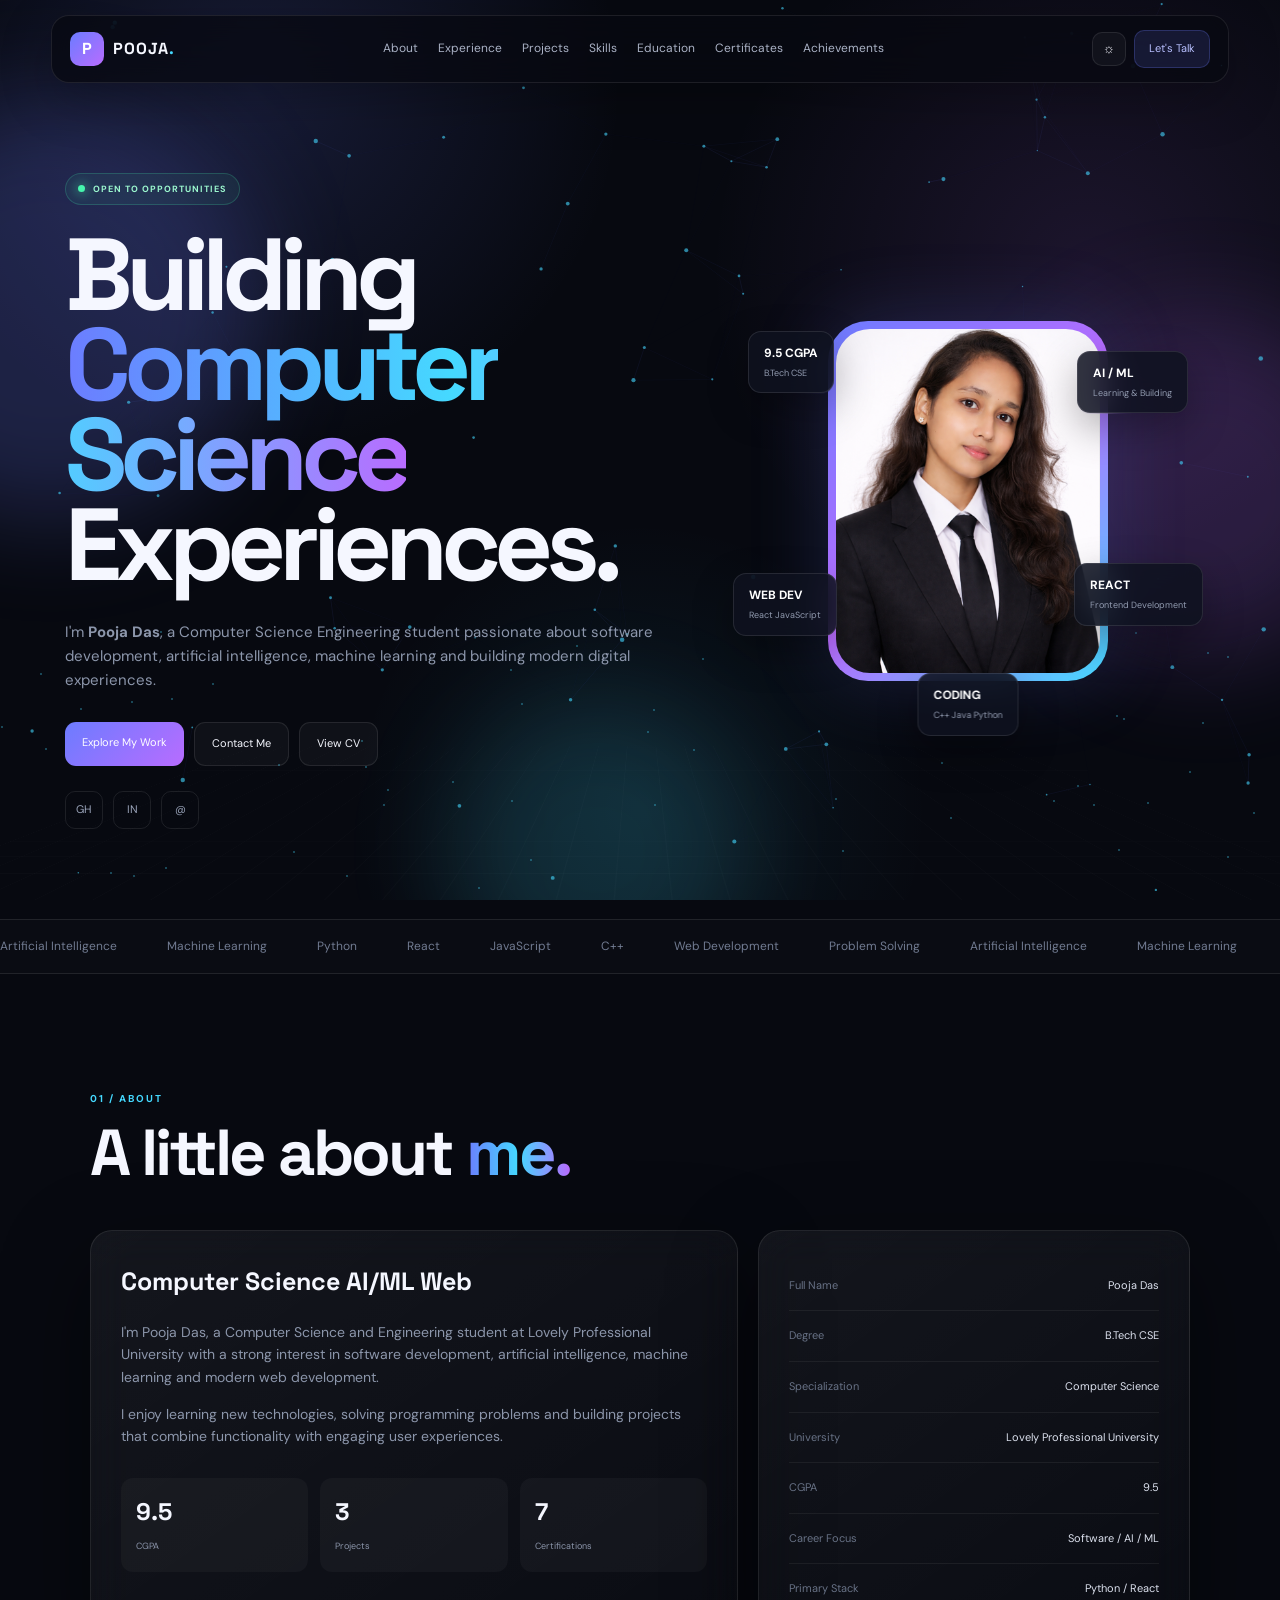
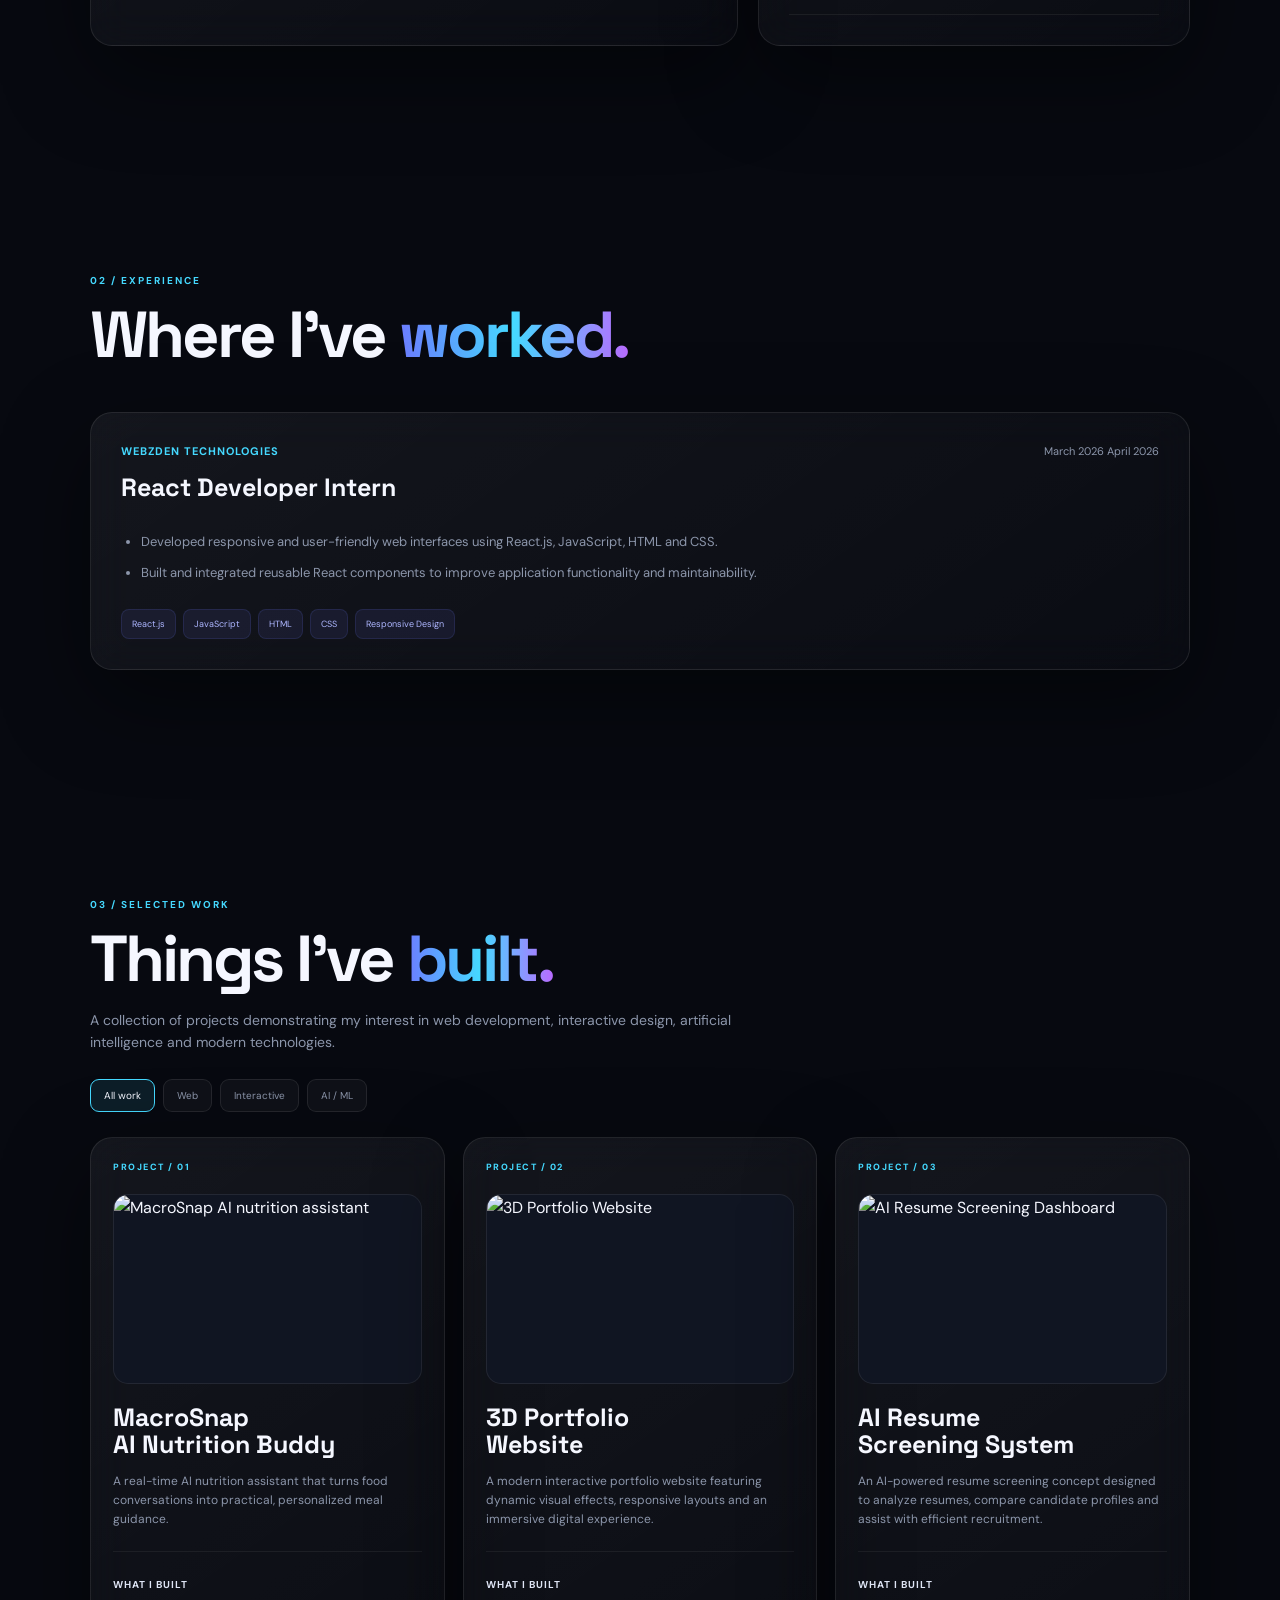
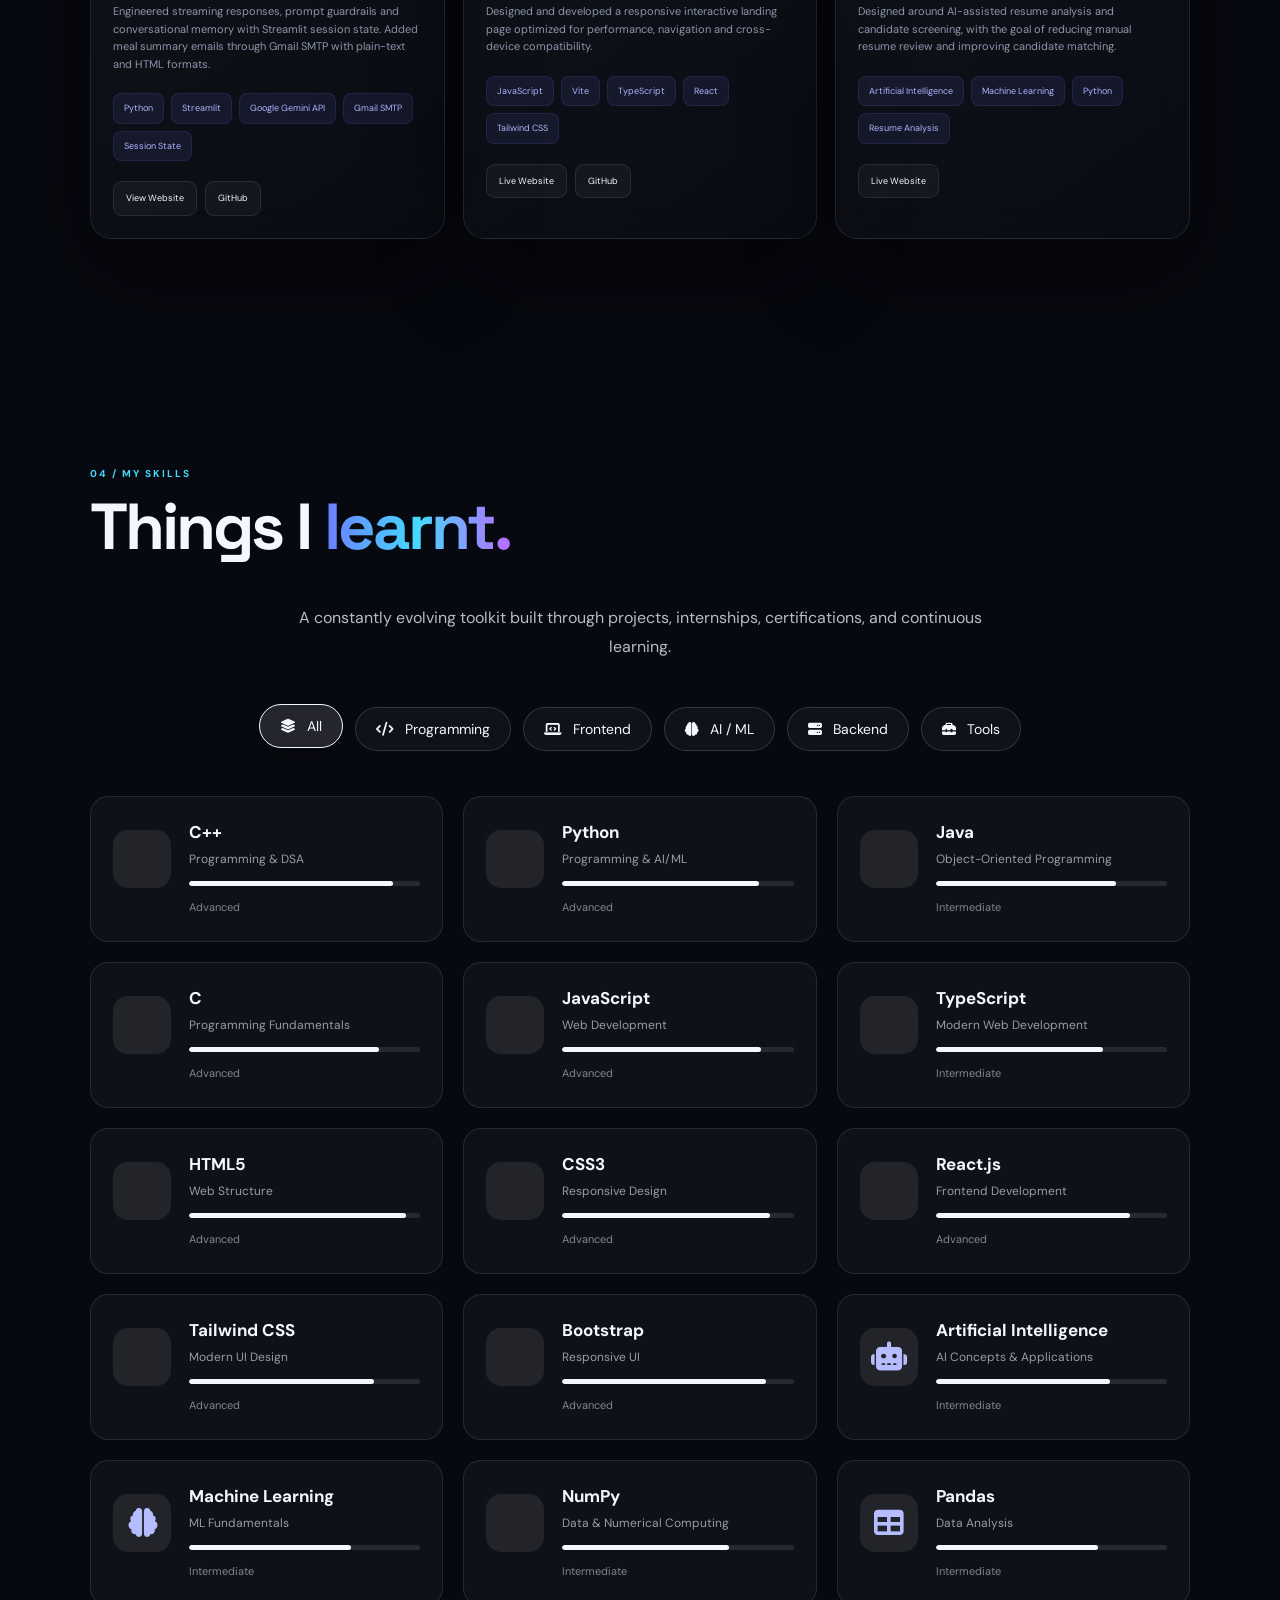
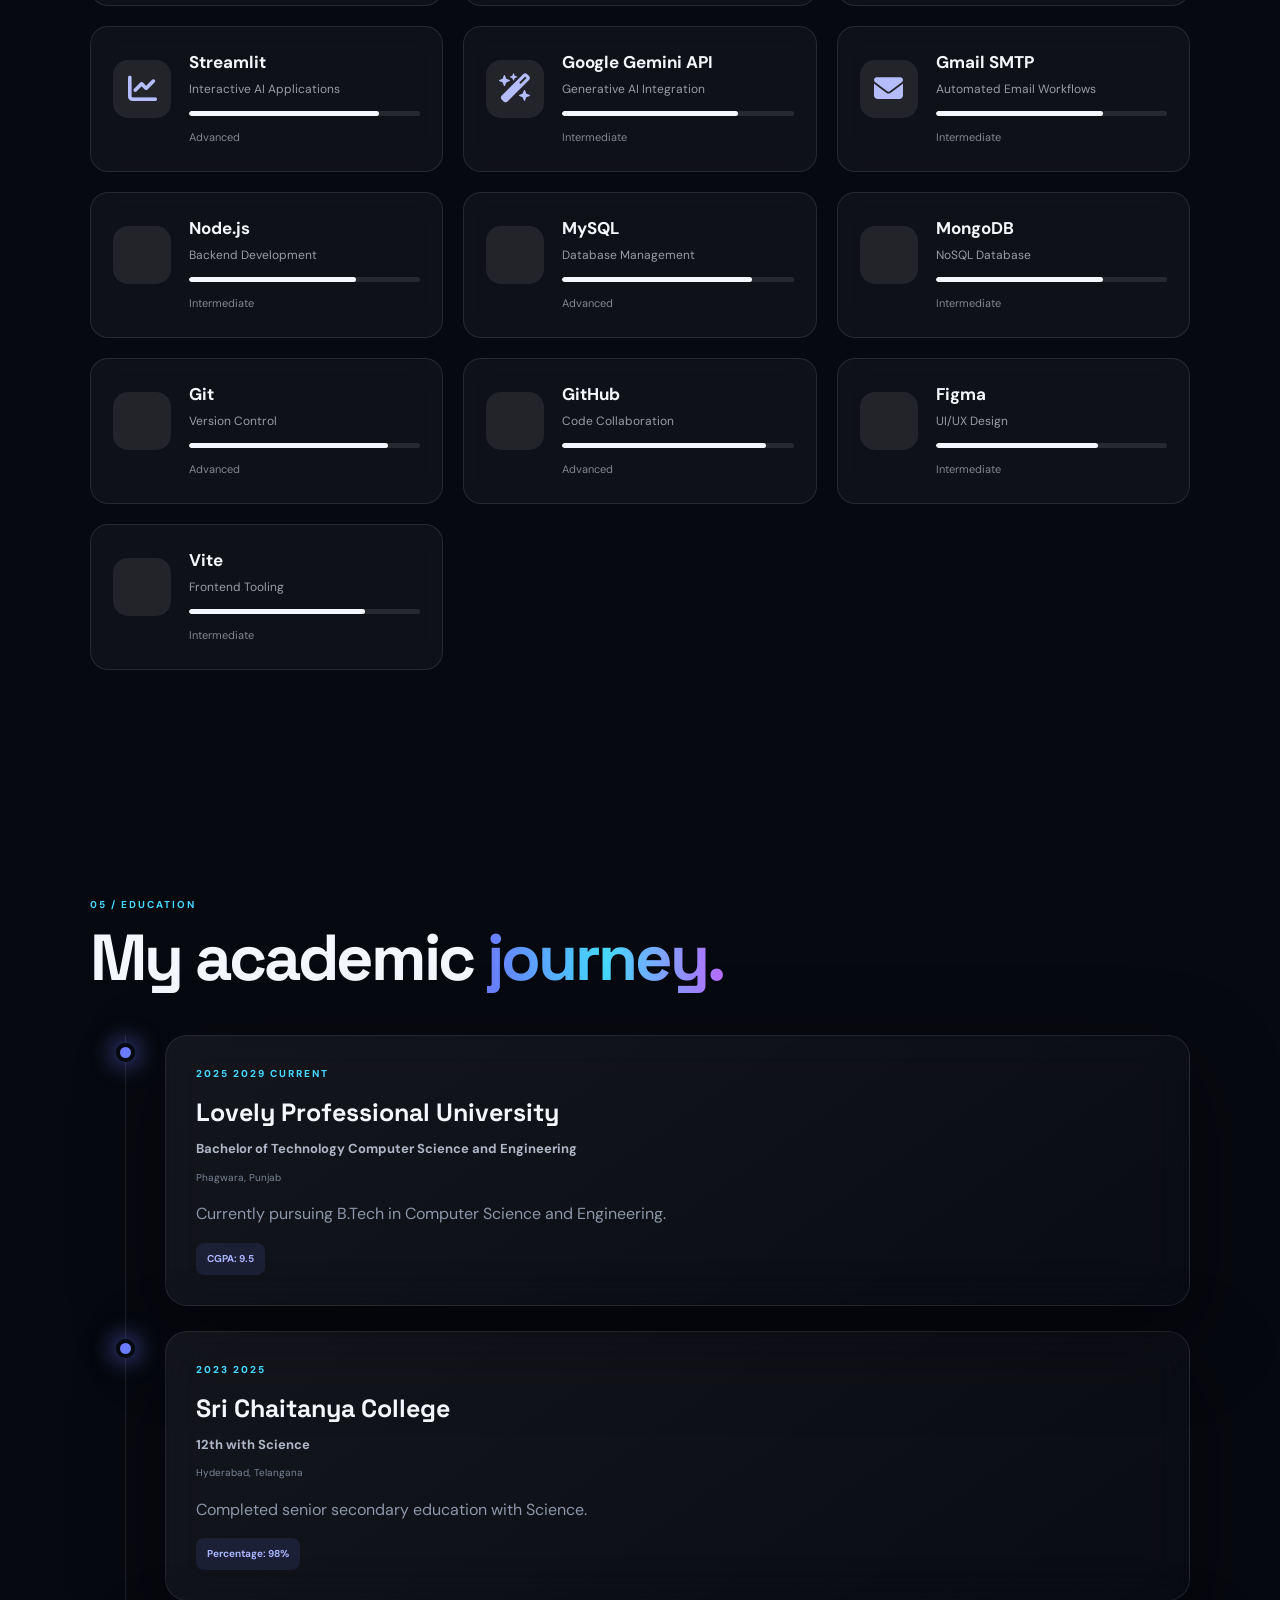
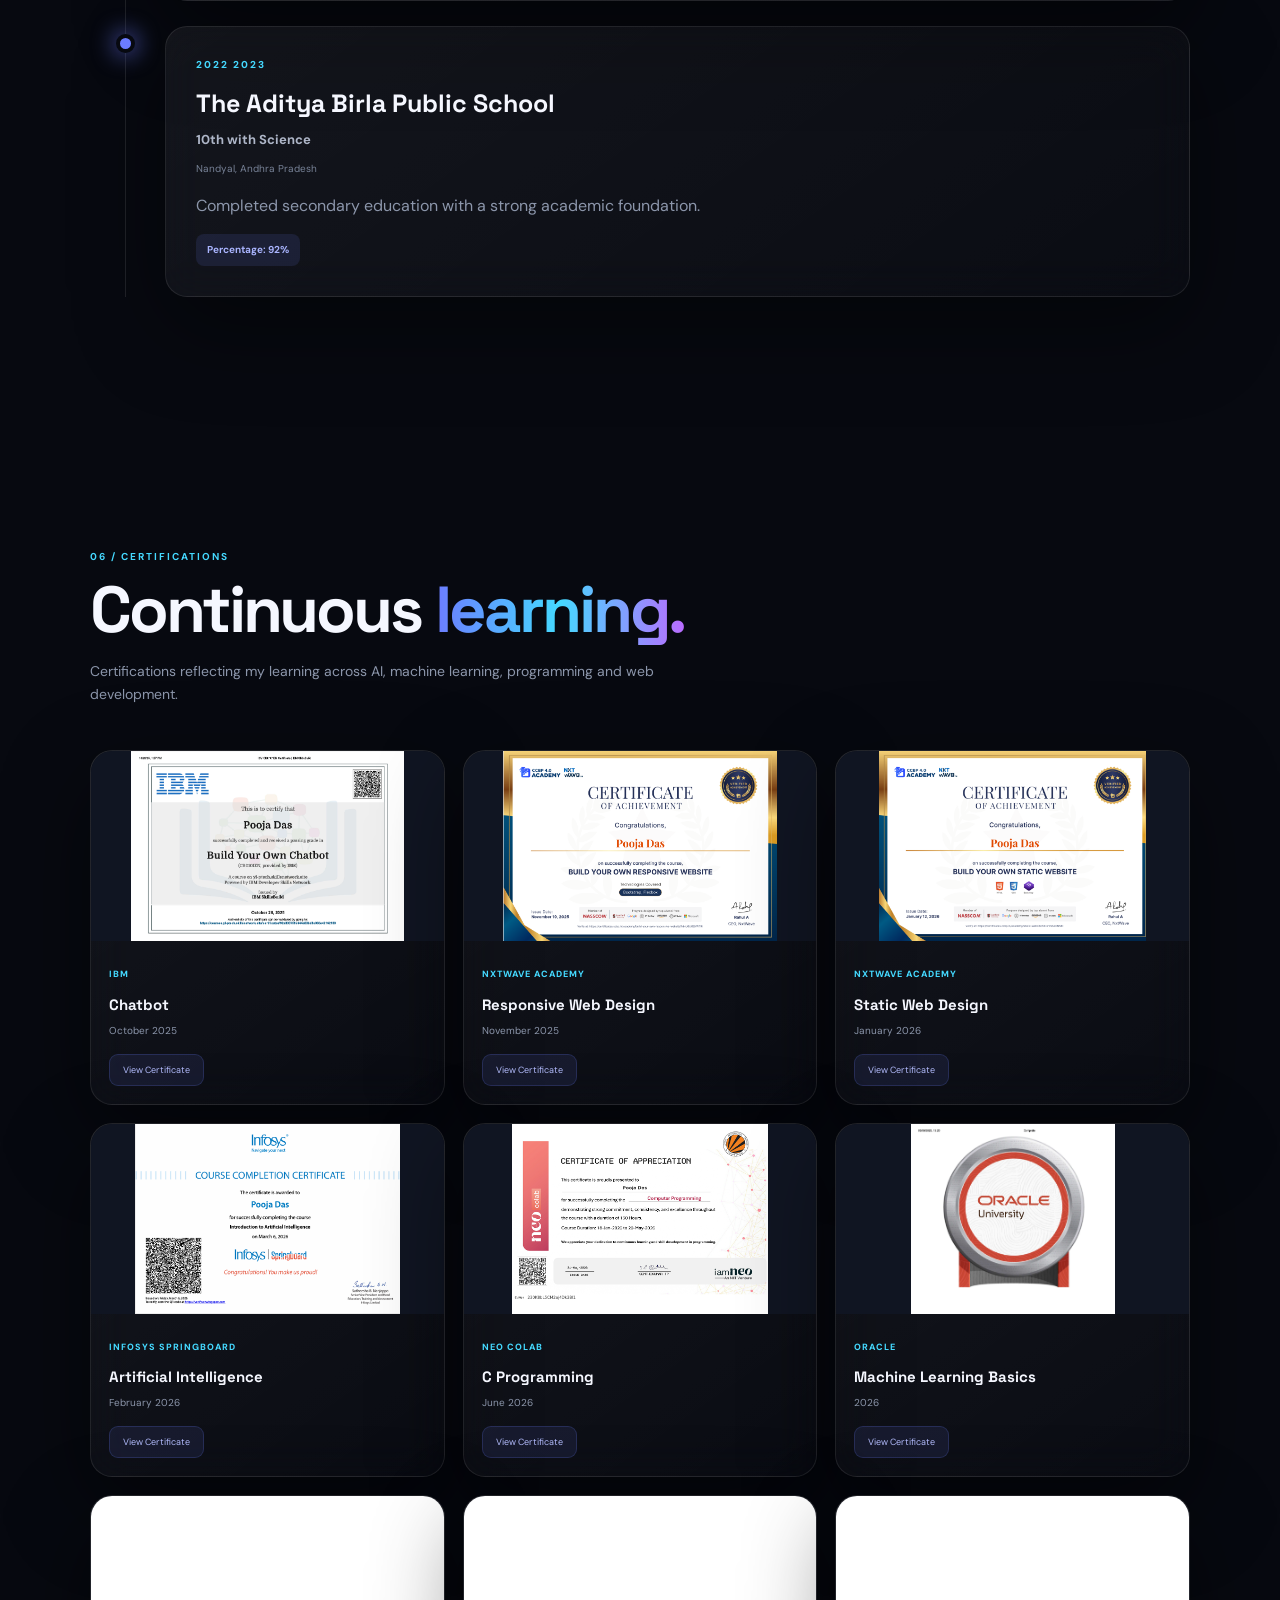
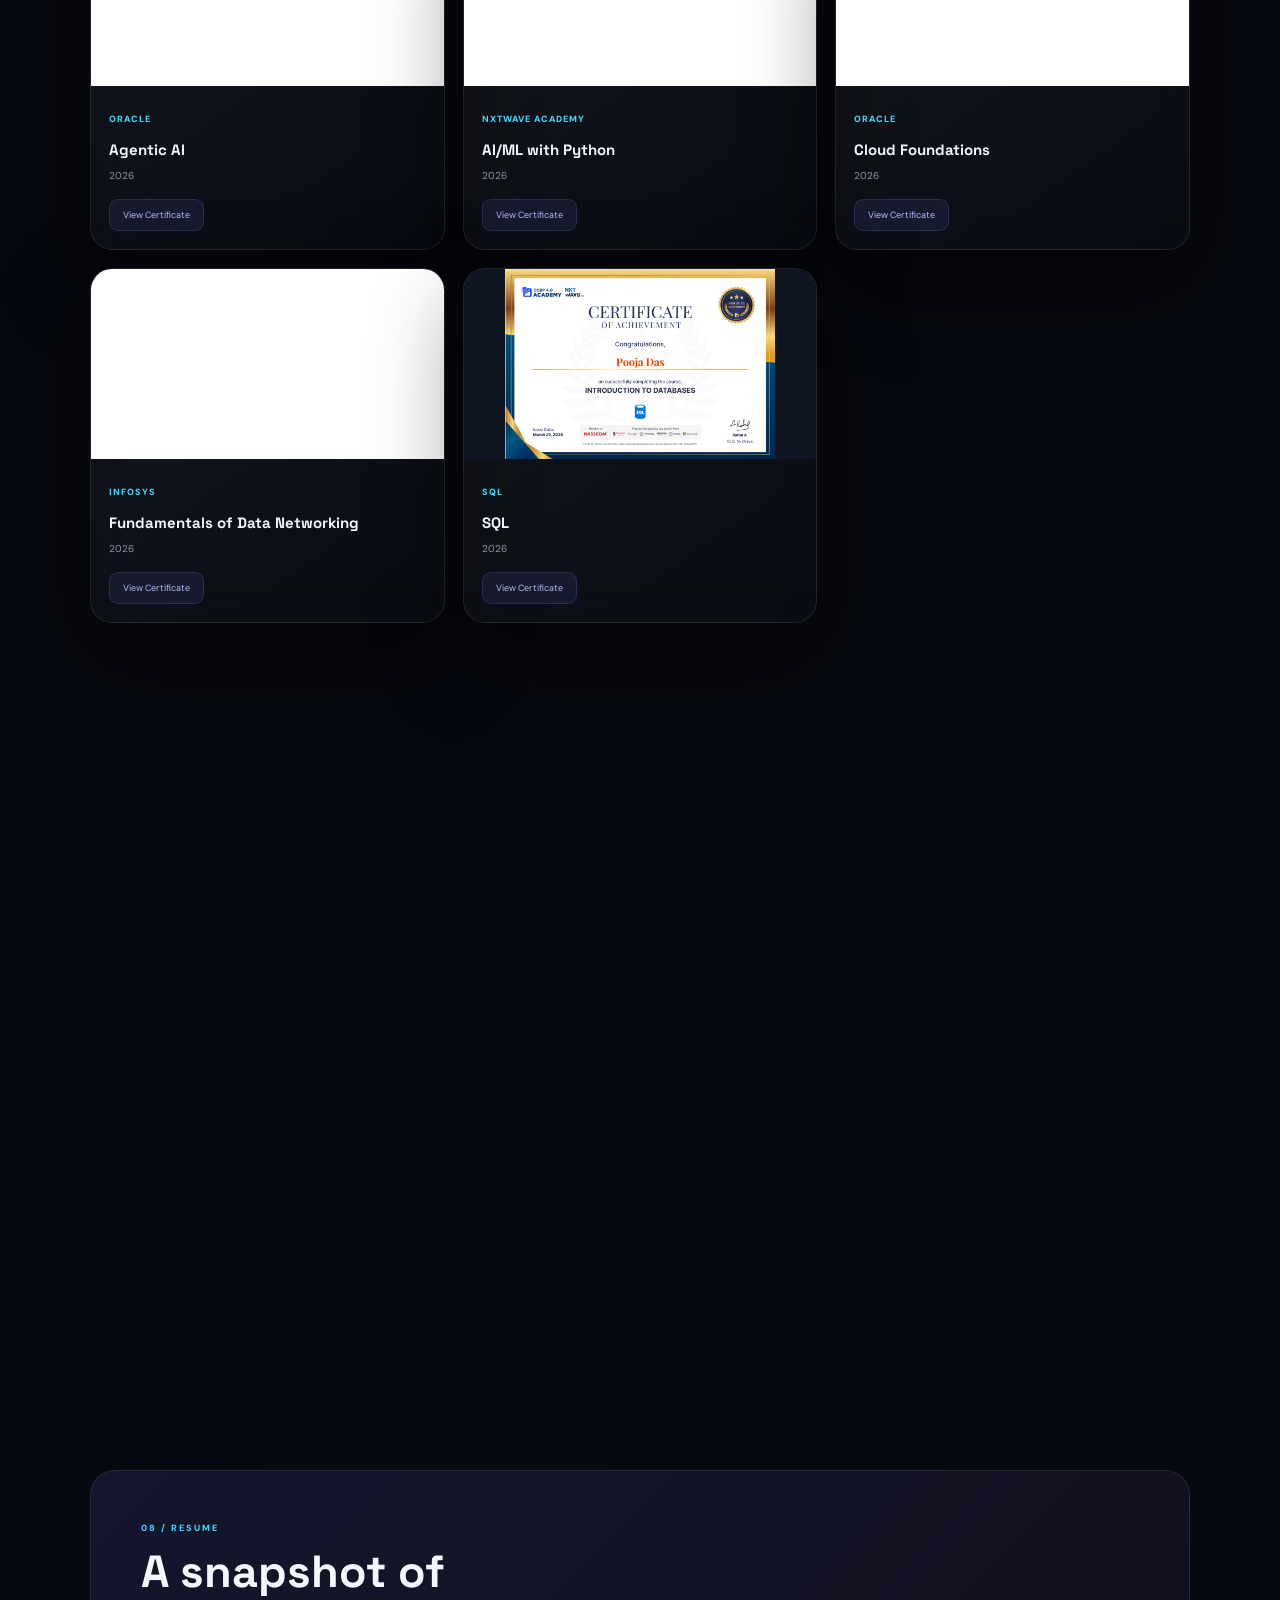
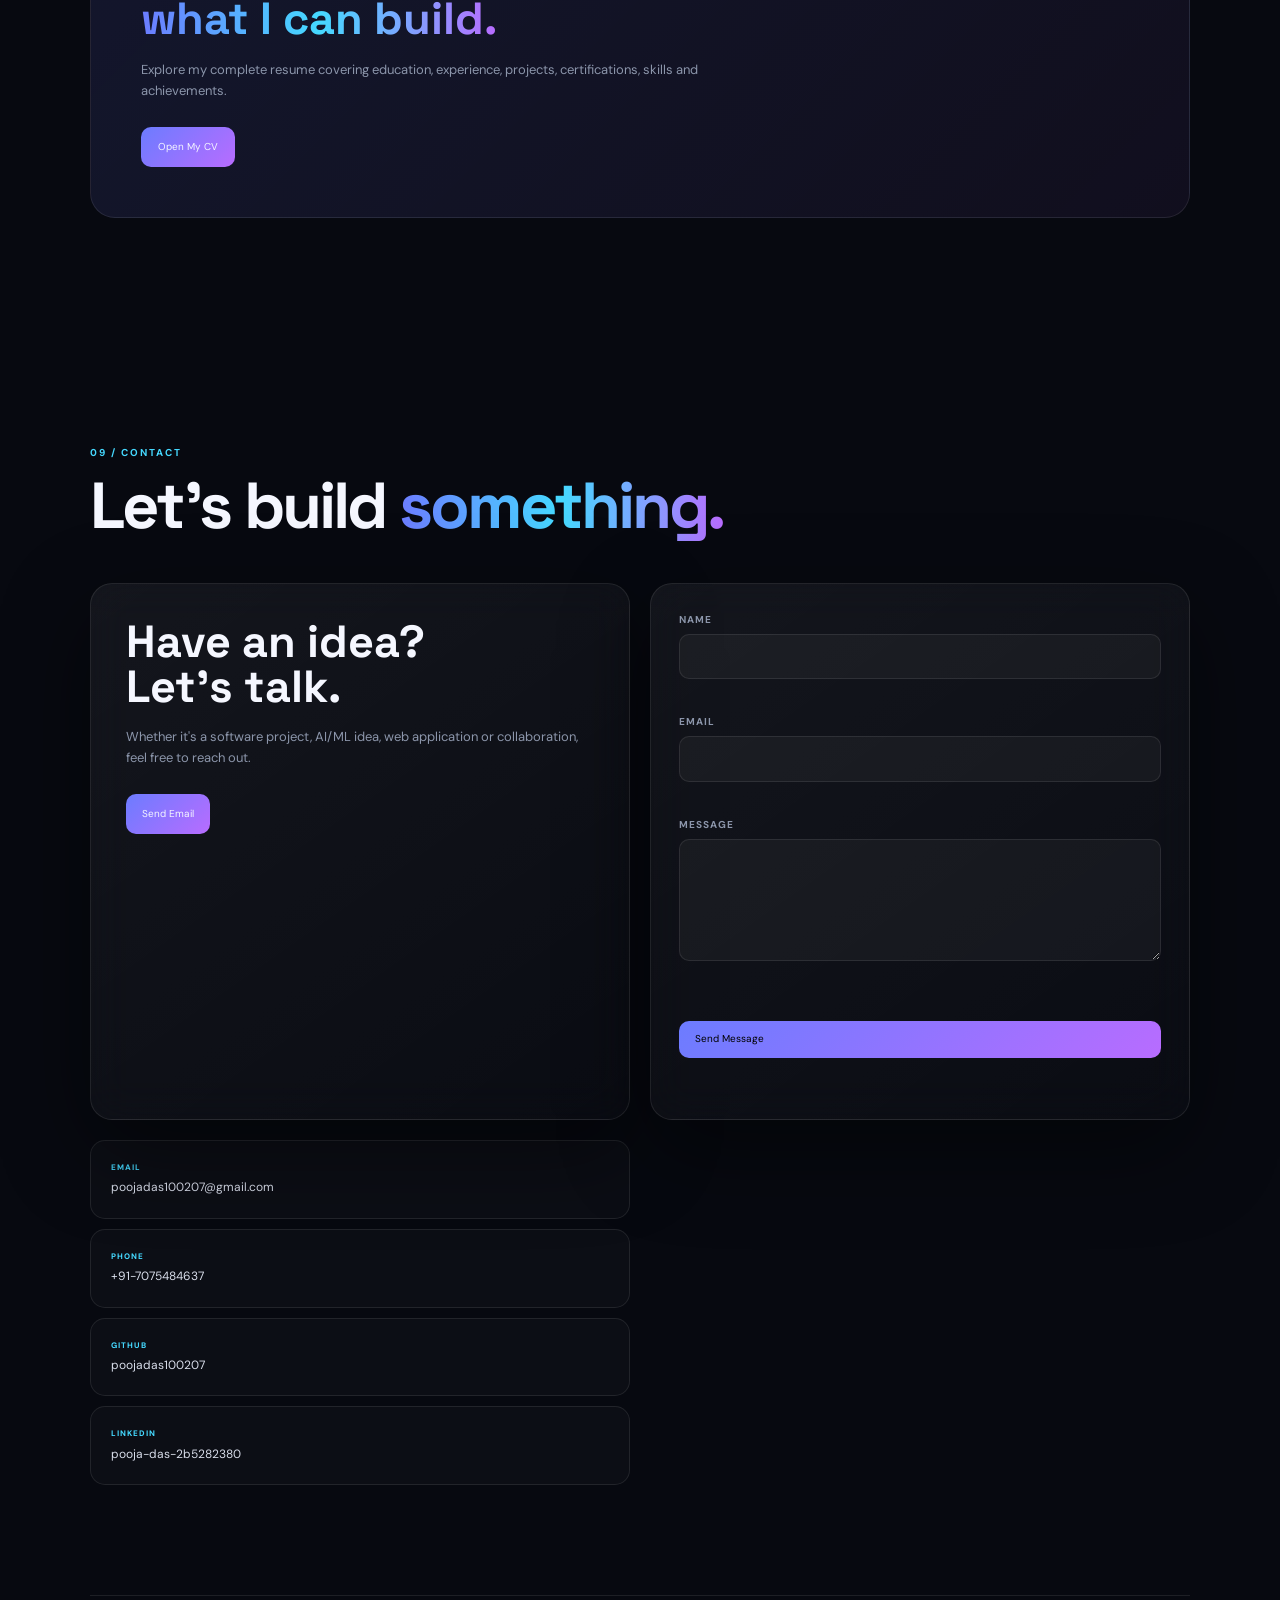
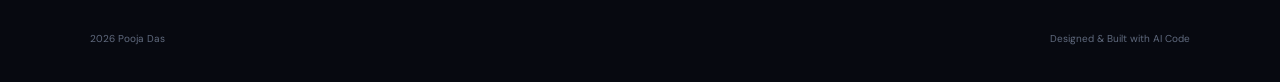
==== commit 1e6bb137: "Sync deployed portfolio entry page Co-authored-by: Copilot <223556219+Copilot@users.noreply.github.c" ====
--- a/index.html
+++ b/index.html
@@ -217,7 +217,7 @@
 
 
             <a
-                href="resume.pdf"
+                href="ResumePD.pdf"
                 target="_blank"
                 class="btn"
             >
@@ -272,7 +272,7 @@
             <div class="float-card float-cgpa">
 
                 <strong>
-                    9.11 CGPA
+                    9.5 CGPA
                 </strong>
 
                 B.Tech CSE
@@ -469,7 +469,7 @@
                 <div class="stat">
 
                     <strong>
-                        9.11
+                        9.5
                     </strong>
 
                     <span>
@@ -570,7 +570,7 @@
                 </span>
 
                 <span>
-                    9.11
+                    9.5
                 </span>
 
             </div>
@@ -1635,7 +1635,7 @@
                 </p>
 
                 <span class="score">
-                    CGPA: 9.11
+                    CGPA: 9.5
                 </span>
 
             </div>
@@ -1673,7 +1673,7 @@
                 </p>
 
                 <span class="score">
-                    Percentage: 97.3%
+                    Percentage: 98%
                 </span>
 
             </div>
@@ -2020,6 +2020,190 @@
         </article>
 
 
+        <!-- AGENTIC AI -->
+
+        <article class="glass certificate">
+
+            <div
+                class="certificate-image"
+                onclick="openCertificate('AI_Oracle certification.pdf')"
+            >
+
+                <iframe
+                    class="certificate-pdf-preview"
+                    src="AI_Oracle certification.pdf#page=1&view=FitH"
+                    title="Agentic AI Certificate preview"
+                    tabindex="-1"
+                    aria-hidden="true"
+                ></iframe>
+
+            </div>
+
+            <div class="certificate-info">
+
+                <small>
+                    Oracle
+                </small>
+
+                <h3>
+                    Agentic AI
+                </h3>
+
+                <p>
+                    2026
+                </p>
+
+                <button
+                    type="button"
+                    class="certificate-button"
+                    onclick="openCertificate('AI_Oracle certification.pdf')"
+                >
+                    View Certificate 
+                </button>
+
+            </div>
+
+        </article>
+
+
+        <!-- AI/ML WITH PYTHON -->
+
+        <article class="glass certificate">
+
+            <div
+                class="certificate-image"
+                onclick="openCertificate('aiml with phython.pdf')"
+            >
+
+                <iframe
+                    class="certificate-pdf-preview"
+                    src="aiml with phython.pdf#page=1&view=FitH"
+                    title="AI/ML with Python Certificate preview"
+                    tabindex="-1"
+                    aria-hidden="true"
+                ></iframe>
+
+            </div>
+
+            <div class="certificate-info">
+
+                <small>
+                    NxtWave Academy
+                </small>
+
+                <h3>
+                    AI/ML with Python
+                </h3>
+
+                <p>
+                    2026
+                </p>
+
+                <button
+                    type="button"
+                    class="certificate-button"
+                    onclick="openCertificate('aiml with phython.pdf')"
+                >
+                    View Certificate 
+                </button>
+
+            </div>
+
+        </article>
+
+
+        <!-- CLOUD FOUNDATIONS -->
+
+        <article class="glass certificate">
+
+            <div
+                class="certificate-image"
+                onclick="openCertificate('oracleCloud certificate].pdf')"
+            >
+
+                <iframe
+                    class="certificate-pdf-preview"
+                    src="oracleCloud certificate].pdf#page=1&view=FitH"
+                    title="Cloud Foundations Certificate preview"
+                    tabindex="-1"
+                    aria-hidden="true"
+                ></iframe>
+
+            </div>
+
+            <div class="certificate-info">
+
+                <small>
+                    Oracle
+                </small>
+
+                <h3>
+                    Cloud Foundations
+                </h3>
+
+                <p>
+                    2026
+                </p>
+
+                <button
+                    type="button"
+                    class="certificate-button"
+                    onclick="openCertificate('oracleCloud certificate].pdf')"
+                >
+                    View Certificate 
+                </button>
+
+            </div>
+
+        </article>
+
+
+        <!-- DATA NETWORKING -->
+
+        <article class="glass certificate">
+
+            <div
+                class="certificate-image"
+                onclick="openCertificate('networking certificate.pdf')"
+            >
+
+                <iframe
+                    class="certificate-pdf-preview"
+                    src="networking certificate.pdf#page=1&view=FitH"
+                    title="Fundamentals of Data Networking Certificate preview"
+                    tabindex="-1"
+                    aria-hidden="true"
+                ></iframe>
+
+            </div>
+
+            <div class="certificate-info">
+
+                <small>
+                    Infosys
+                </small>
+
+                <h3>
+                    Fundamentals of Data Networking
+                </h3>
+
+                <p>
+                    2026
+                </p>
+
+                <button
+                    type="button"
+                    class="certificate-button"
+                    onclick="openCertificate('networking certificate.pdf')"
+                >
+                    View Certificate 
+                </button>
+
+            </div>
+
+        </article>
+
+
         <!-- SQL -->
 
         <article class="glass certificate">
@@ -2187,7 +2371,7 @@
             </p>
 
             <a
-                href="resume.pdf"
+                href="ResumePD.pdf"
                 target="_blank"
                 class="cv-button"
             >
@@ -2436,6 +2620,12 @@
         alt="Certificate"
     >
 
+    <iframe
+        id="certificateModalPdf"
+        class="certificate-modal-pdf"
+        title="Certificate PDF preview"
+    ></iframe>
+
 </div>
 
 
--- a/portfolio.css
+++ b/portfolio.css
@@ -2053,6 +2053,19 @@
 }
 
 
+.certificate-pdf-preview {
+
+    width: 100%;
+    height: 100%;
+
+    border: 0;
+
+    pointer-events: none;
+
+    background: #fff;
+}
+
+
 .certificate:hover img {
 
     transform:
@@ -2557,6 +2570,28 @@
 
     box-shadow:
         0 30px 100px rgba(0,0,0,.7);
+}
+
+
+.certificate-modal-pdf {
+
+    display: none;
+
+    width: min(92vw, 1100px);
+    height: 88vh;
+
+    border: 0;
+
+    background: #fff;
+
+    box-shadow:
+        0 30px 100px rgba(0,0,0,.7);
+}
+
+
+.certificate-modal-pdf:not([hidden]) {
+
+    display: block;
 }
 
 
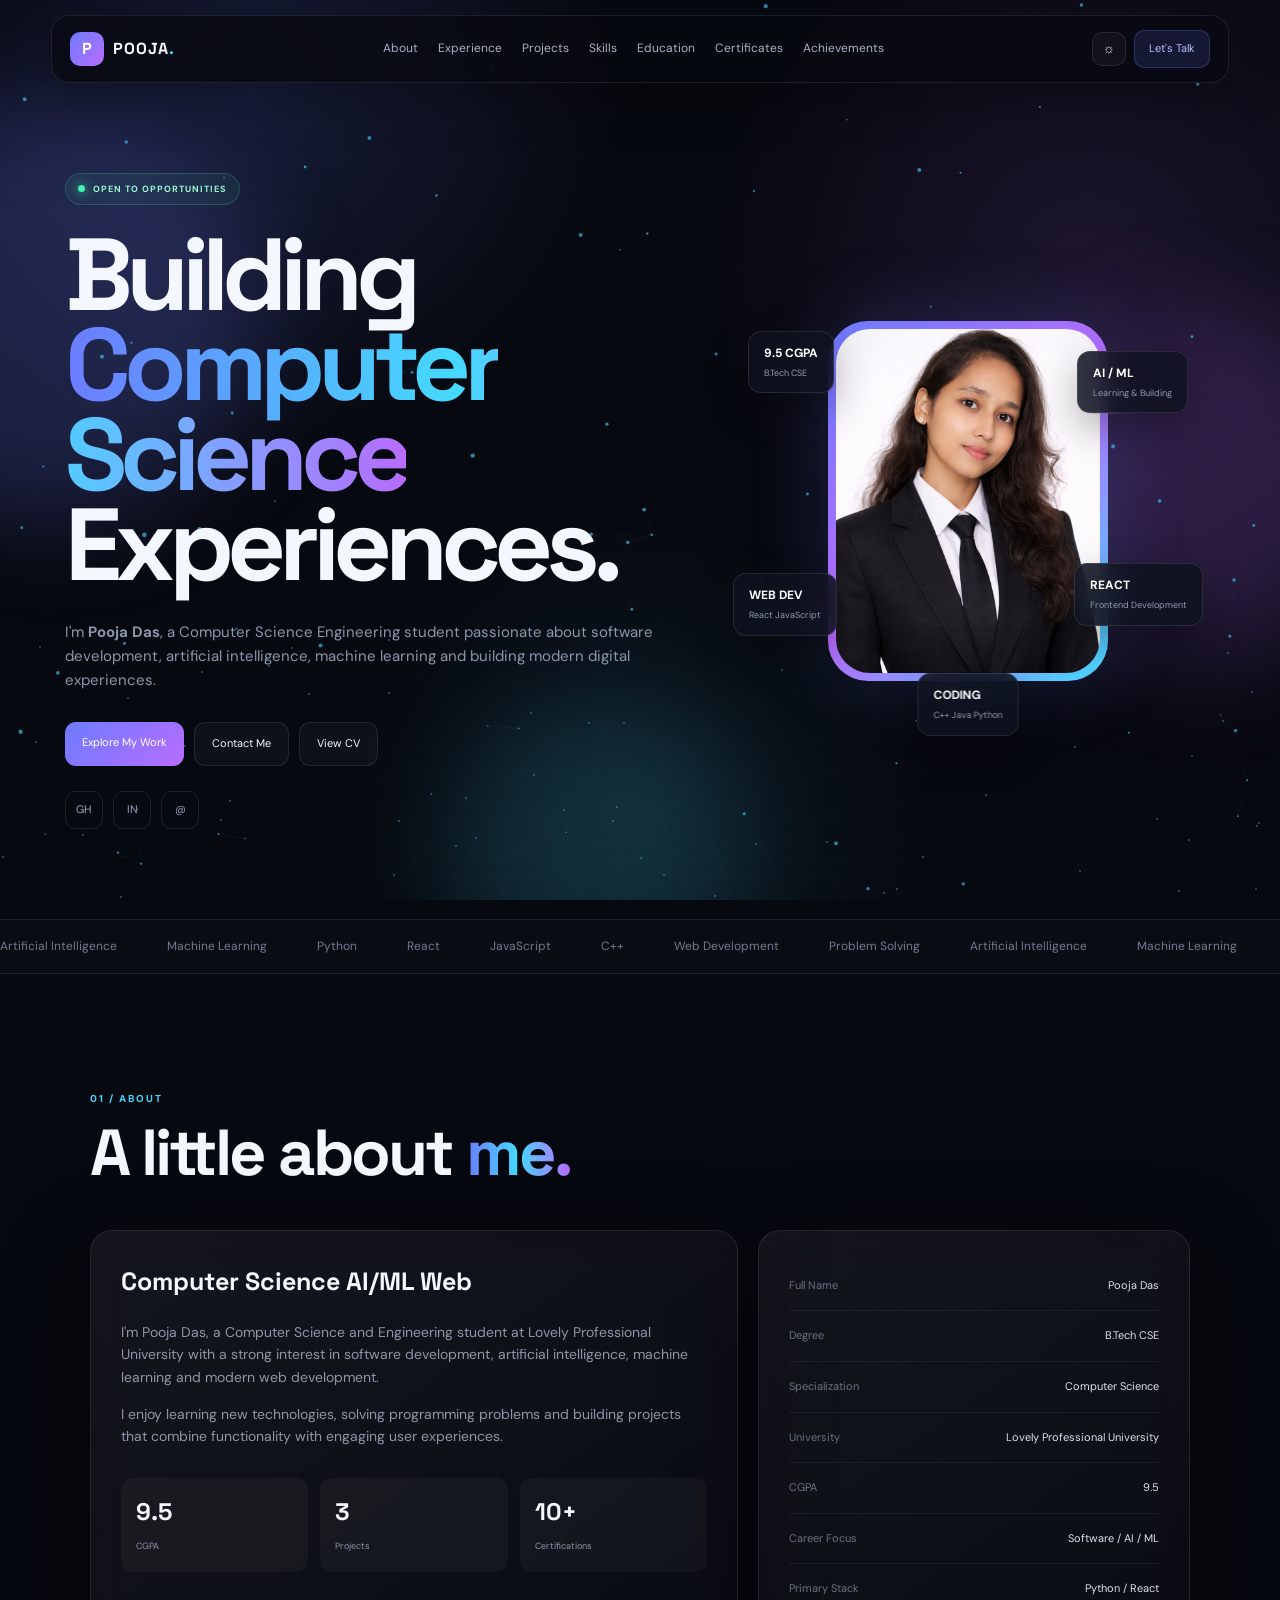
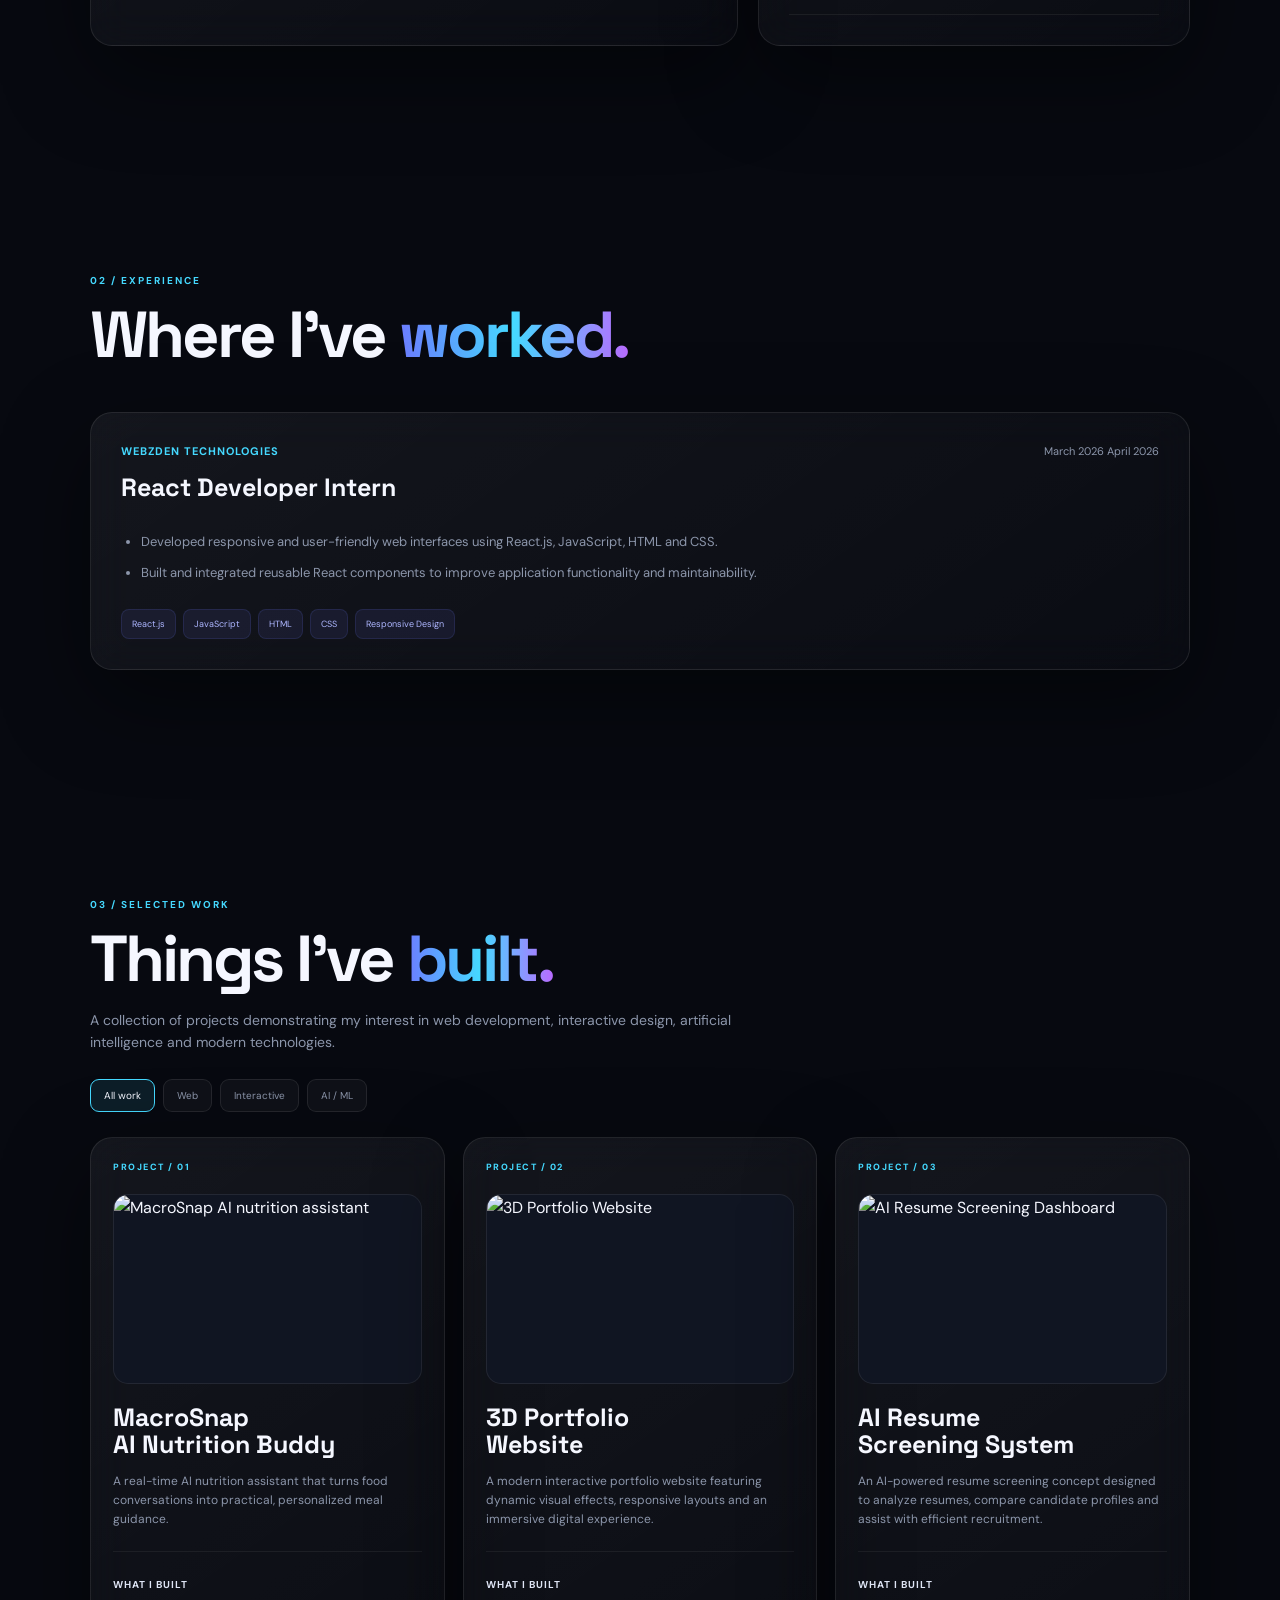
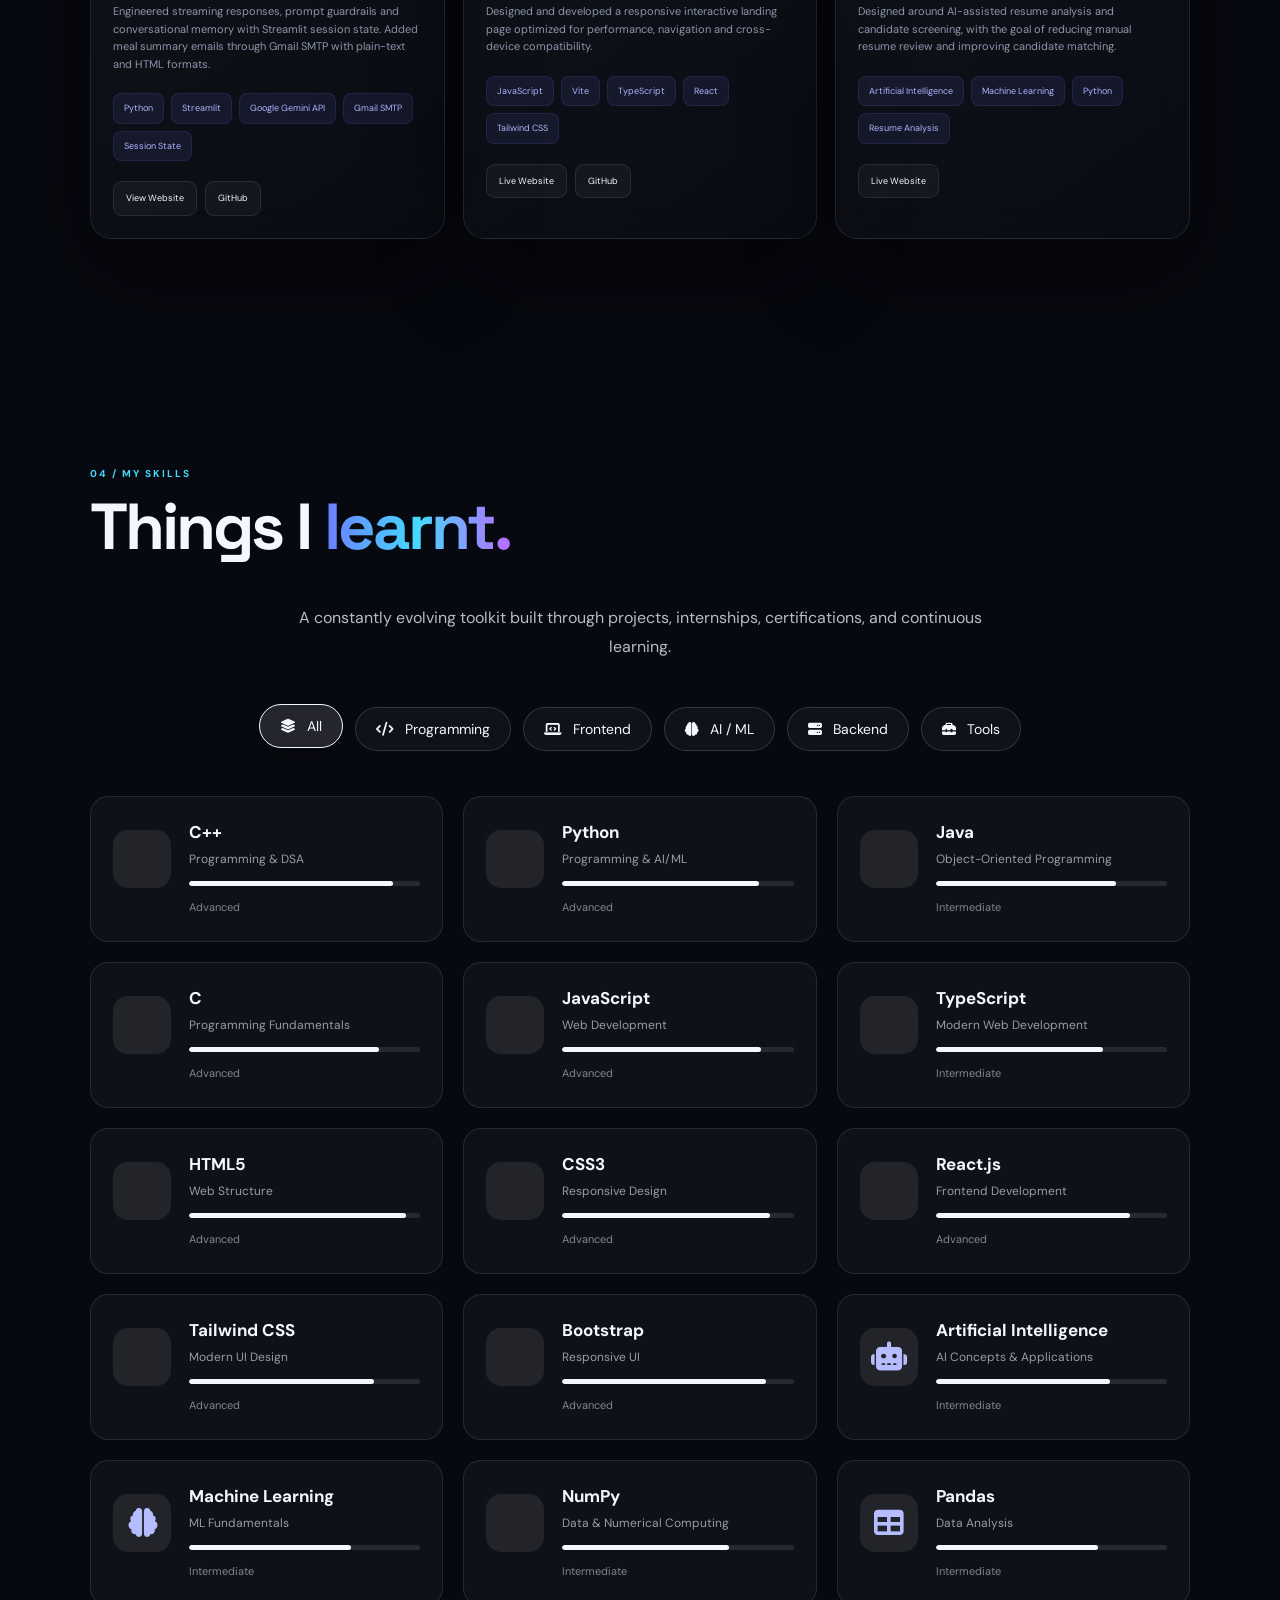
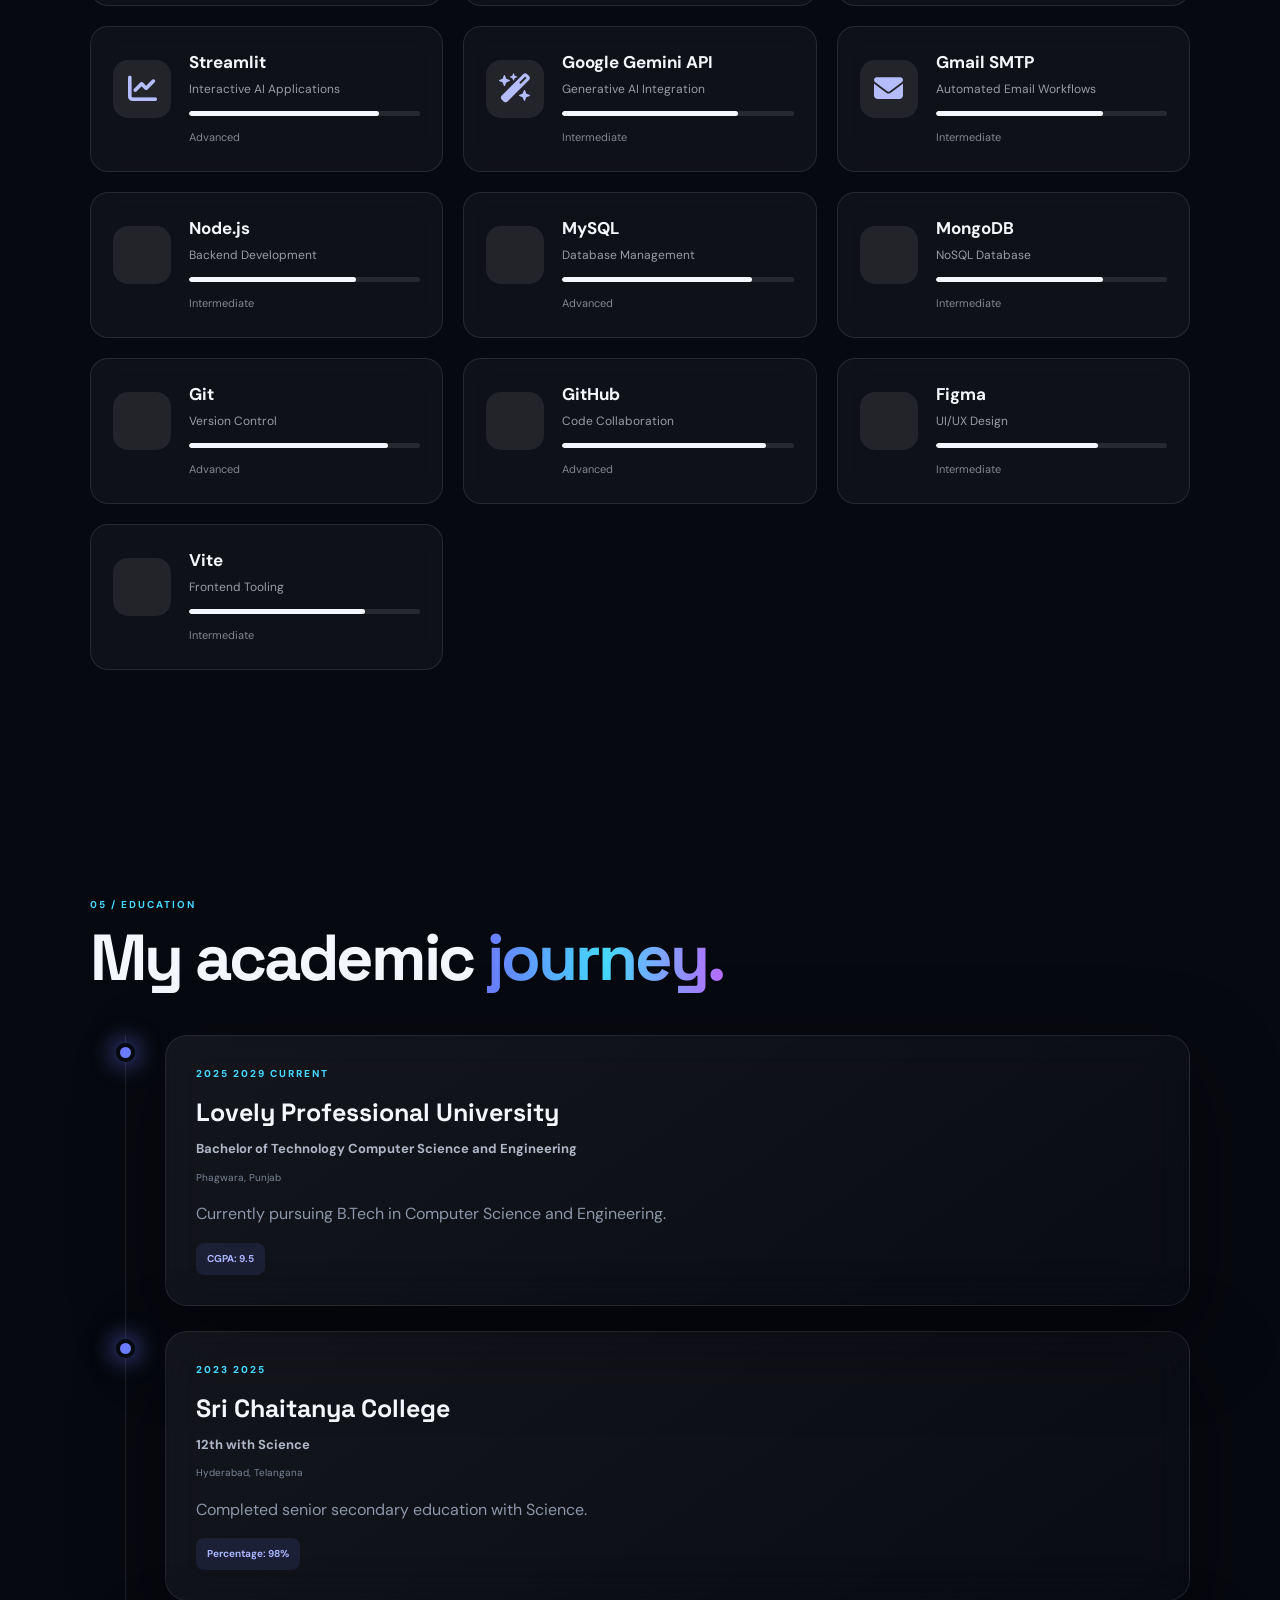
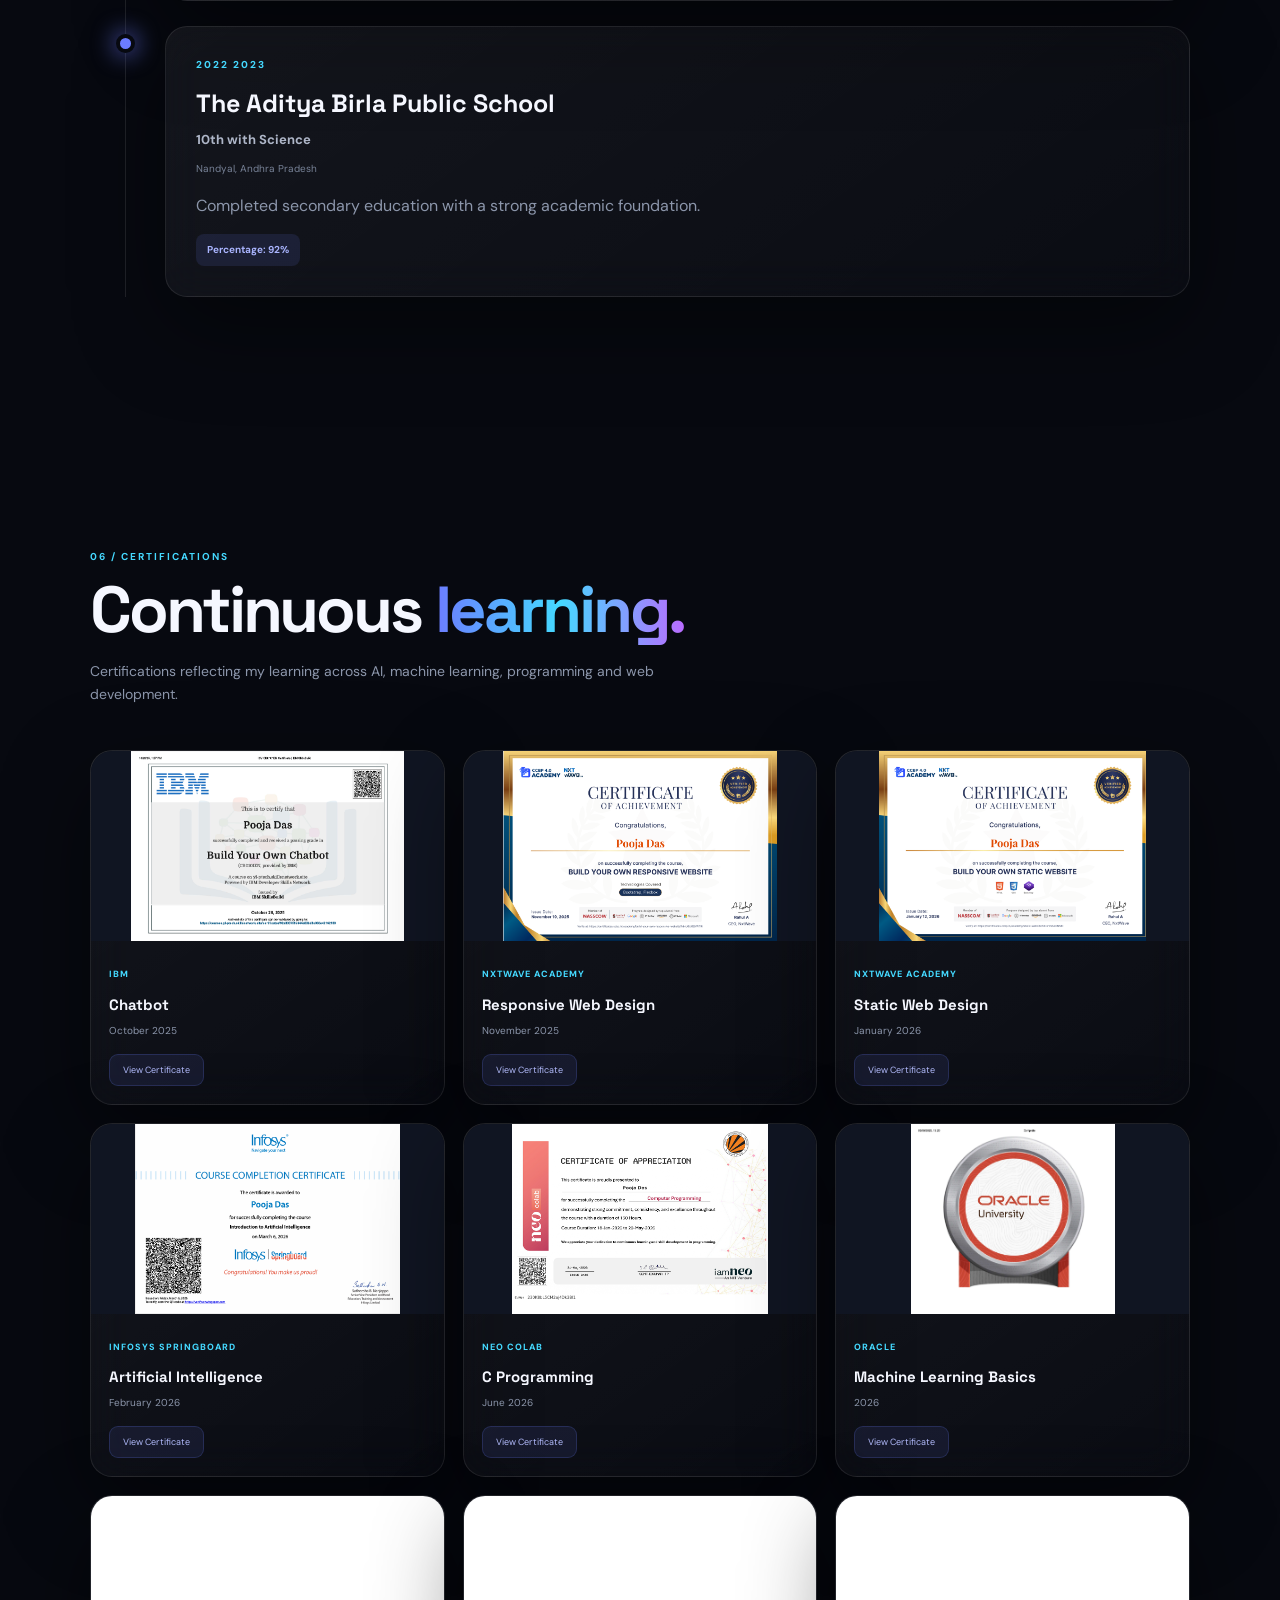
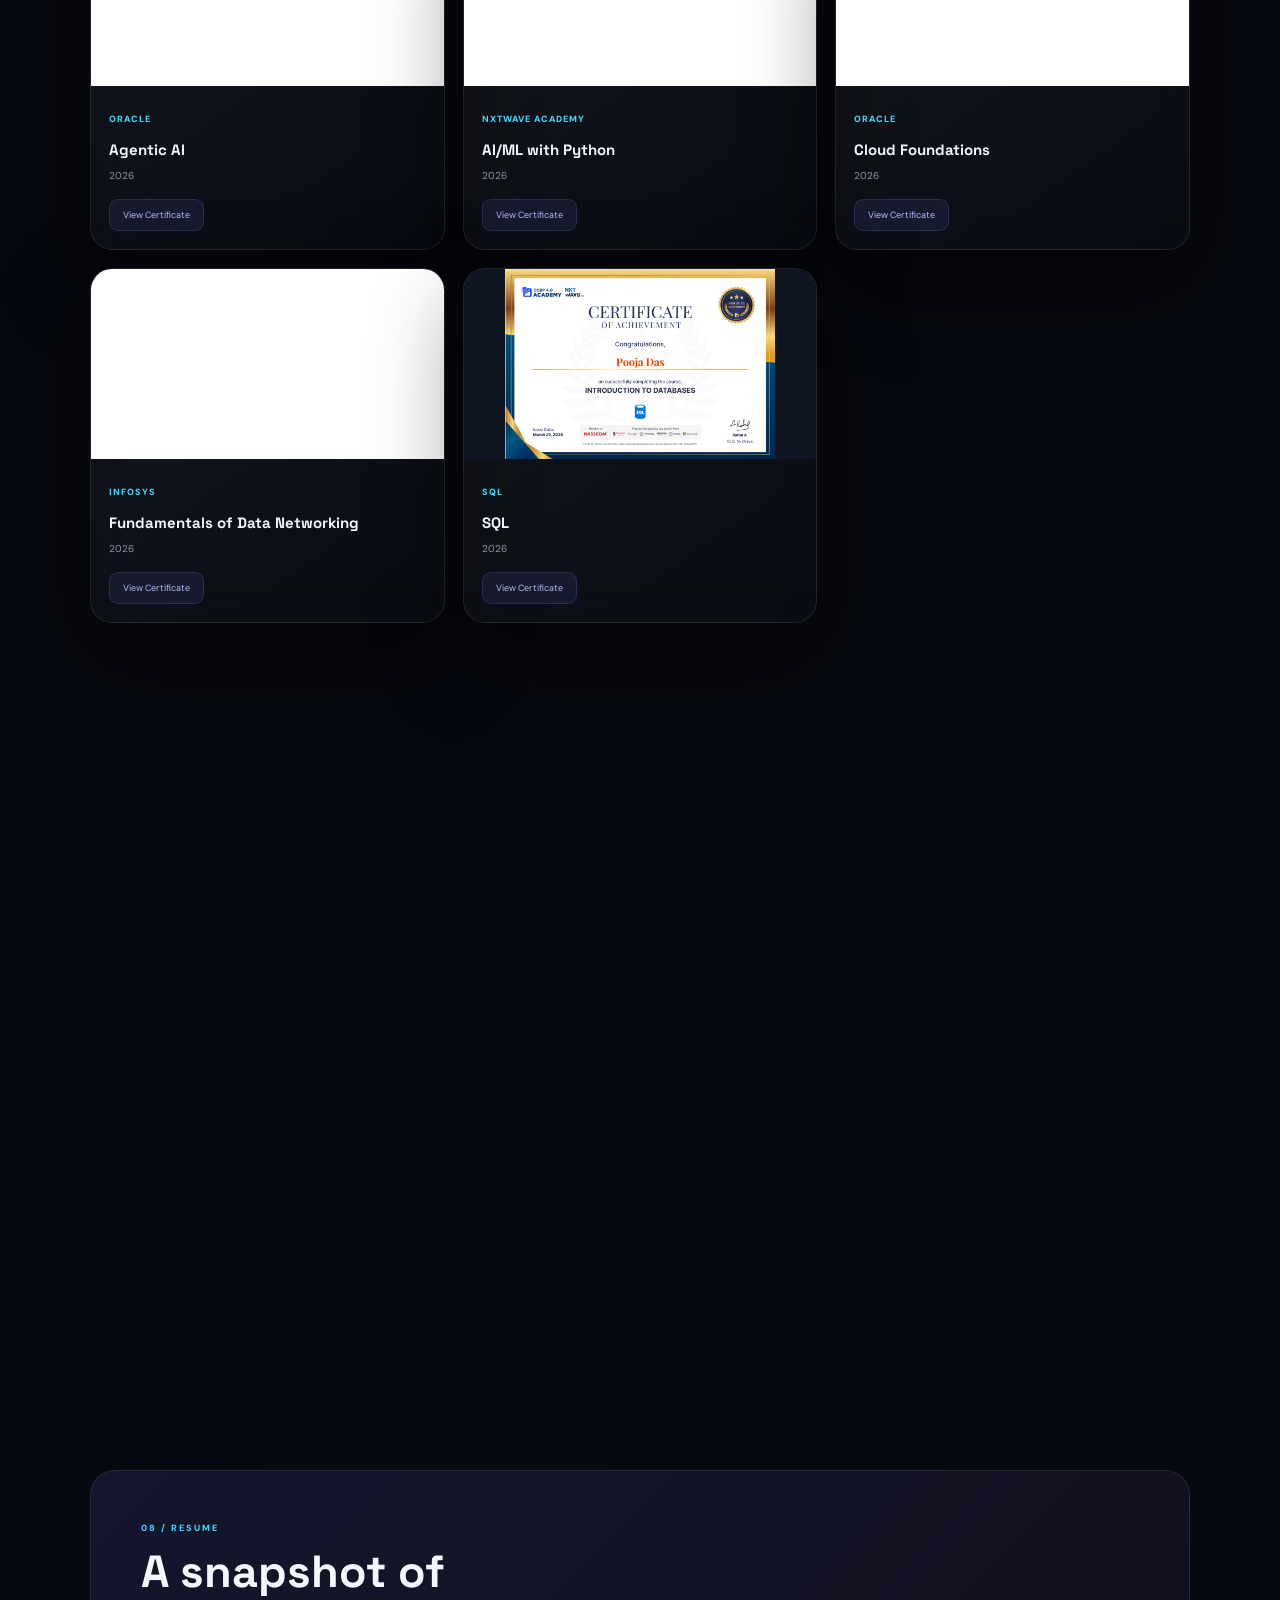
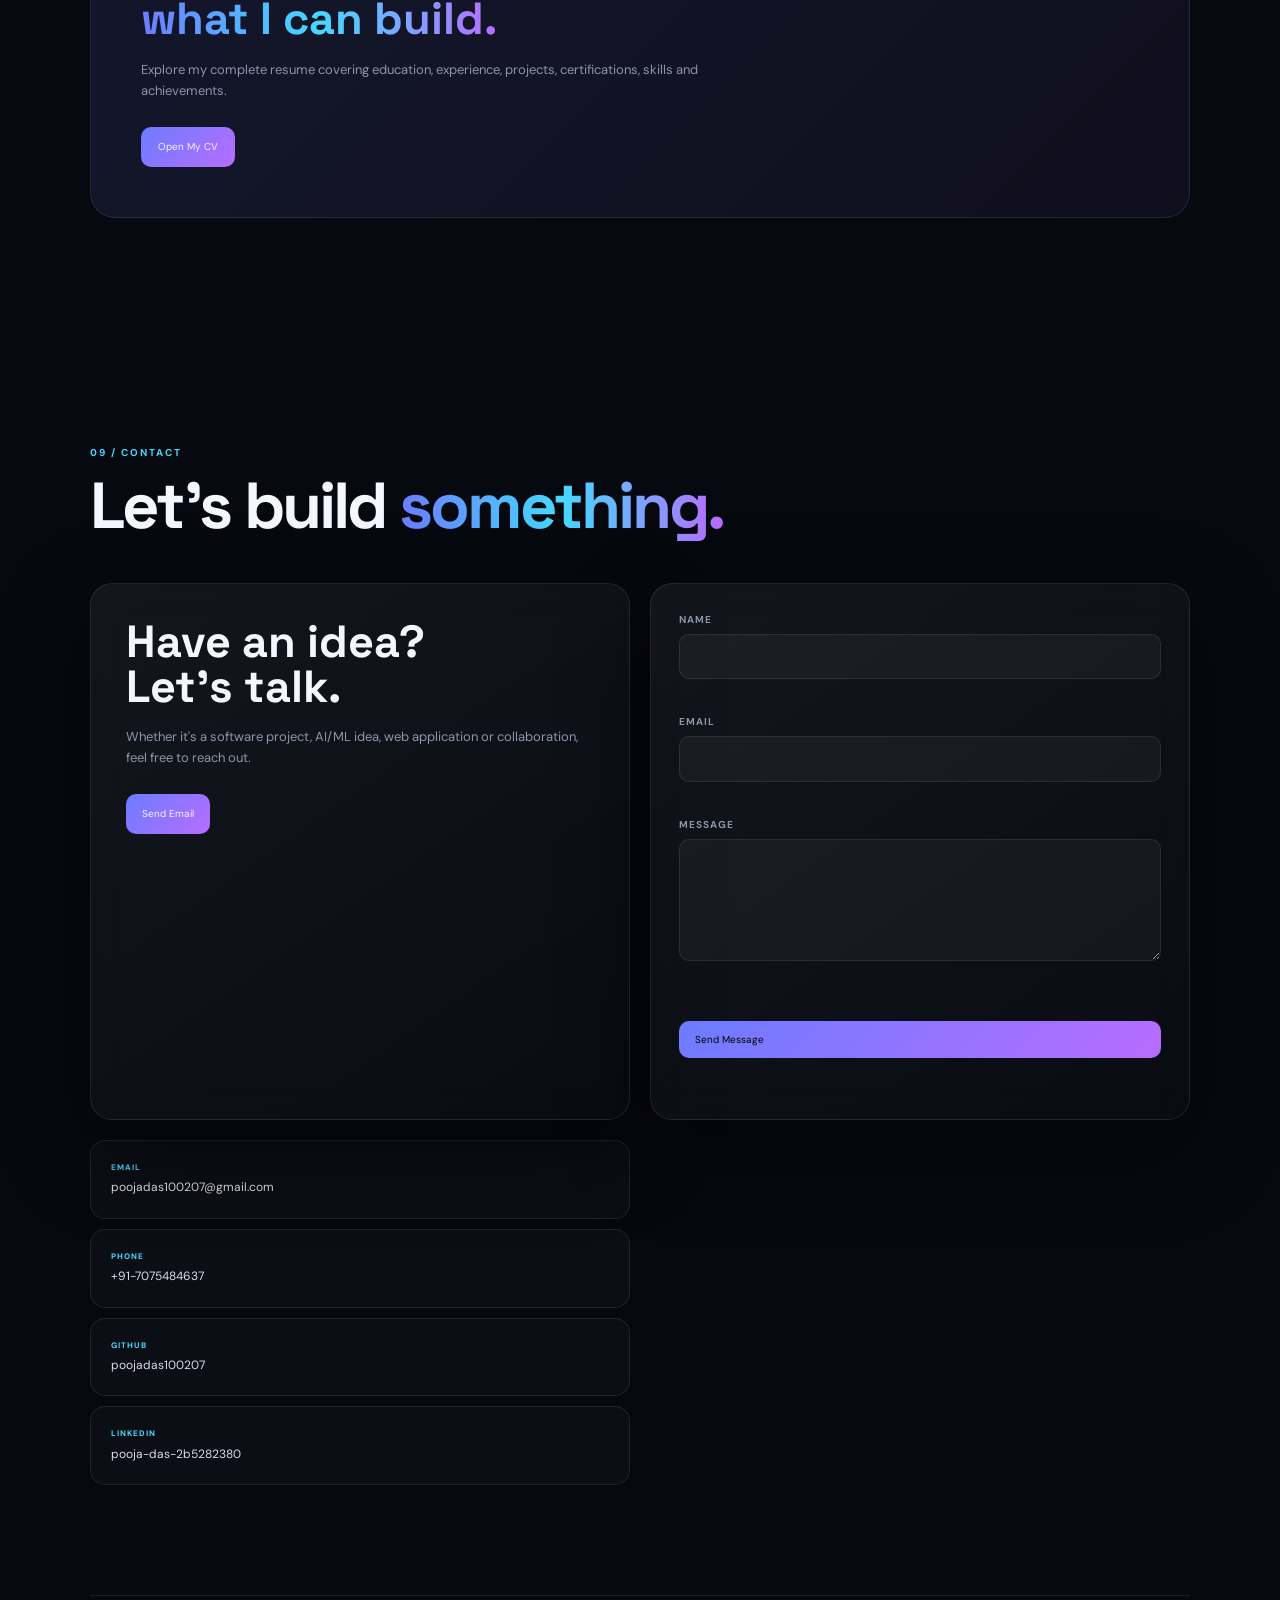
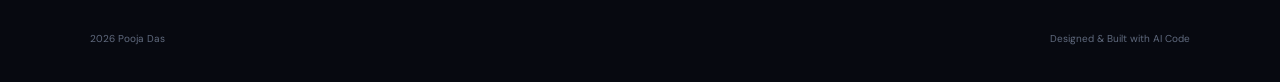
==== commit 0d7df8aa: "Sync certification count to entry page Co-authored-by: Copilot <223556219+Copilot@users.noreply.gith" ====
--- a/index.html
+++ b/index.html
@@ -495,7 +495,7 @@
                 <div class="stat">
 
                     <strong>
-                        7
+                        10+
                     </strong>
 
                     <span>
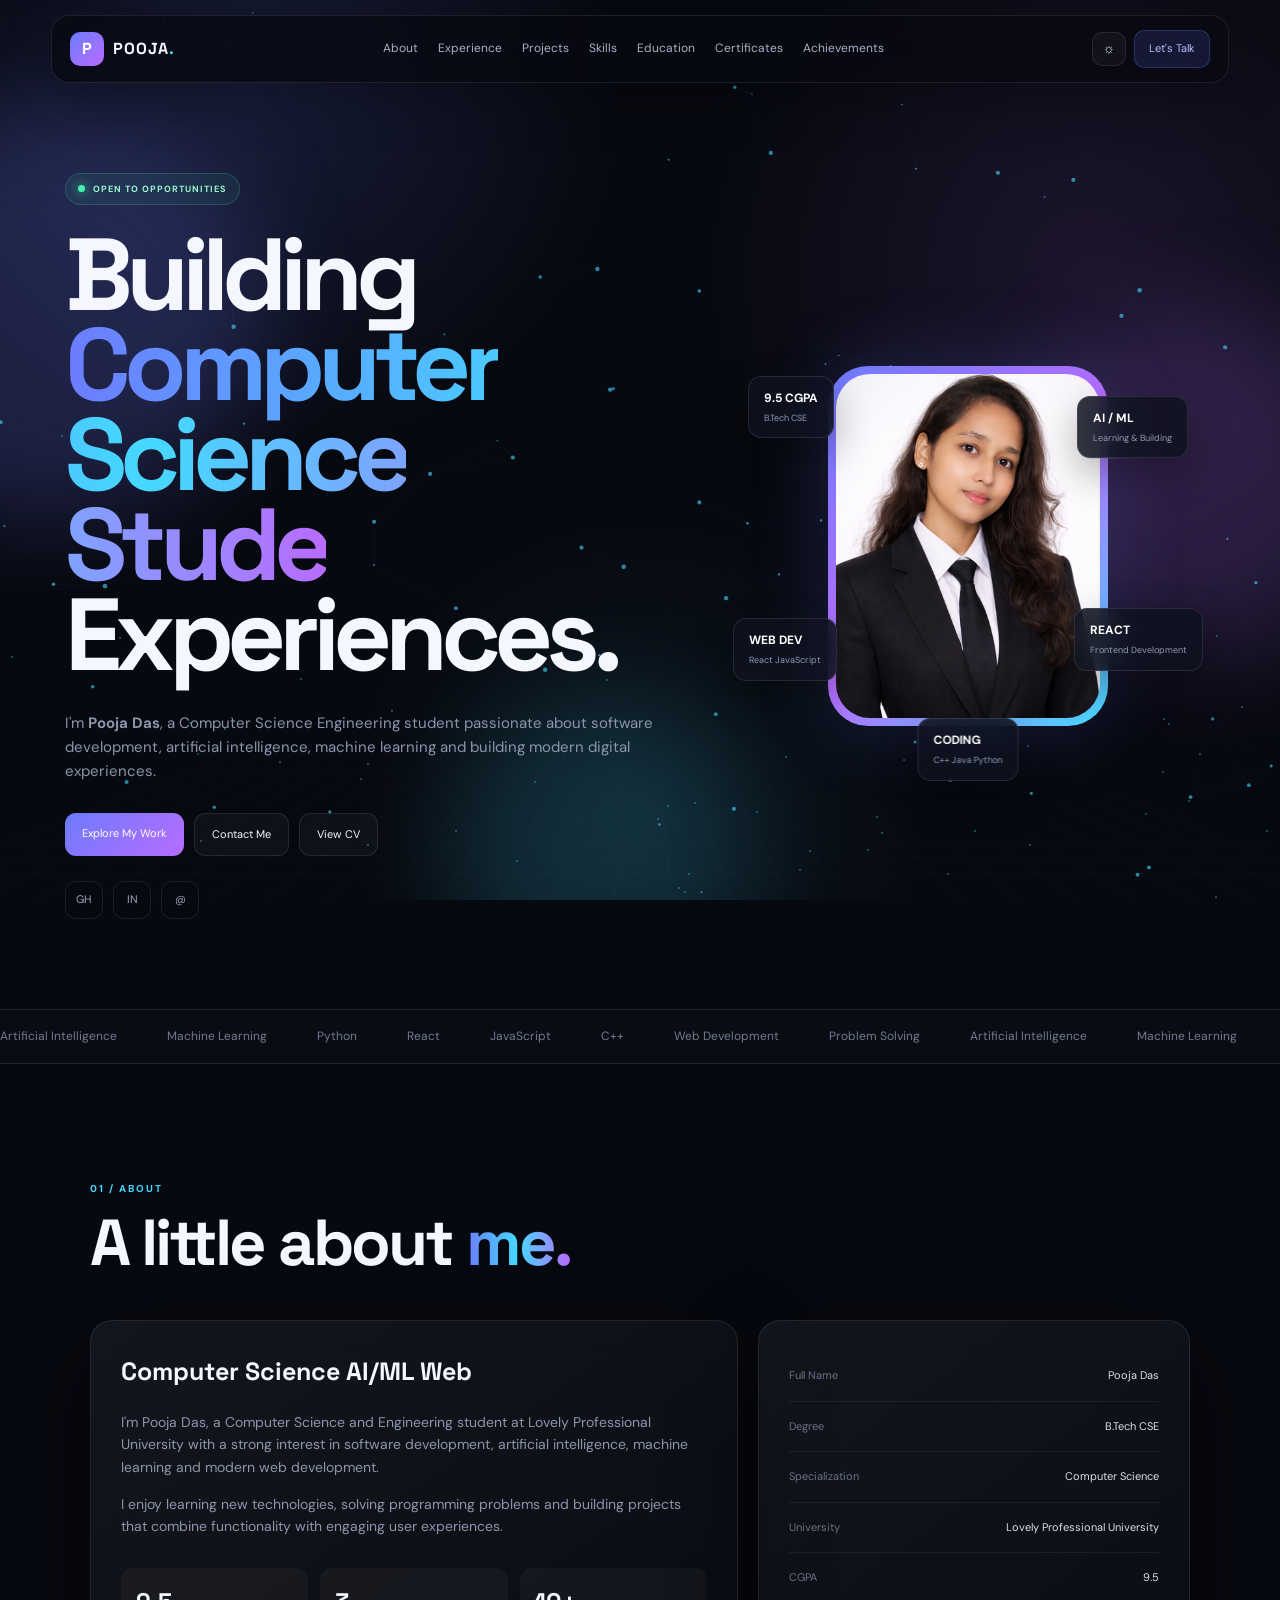
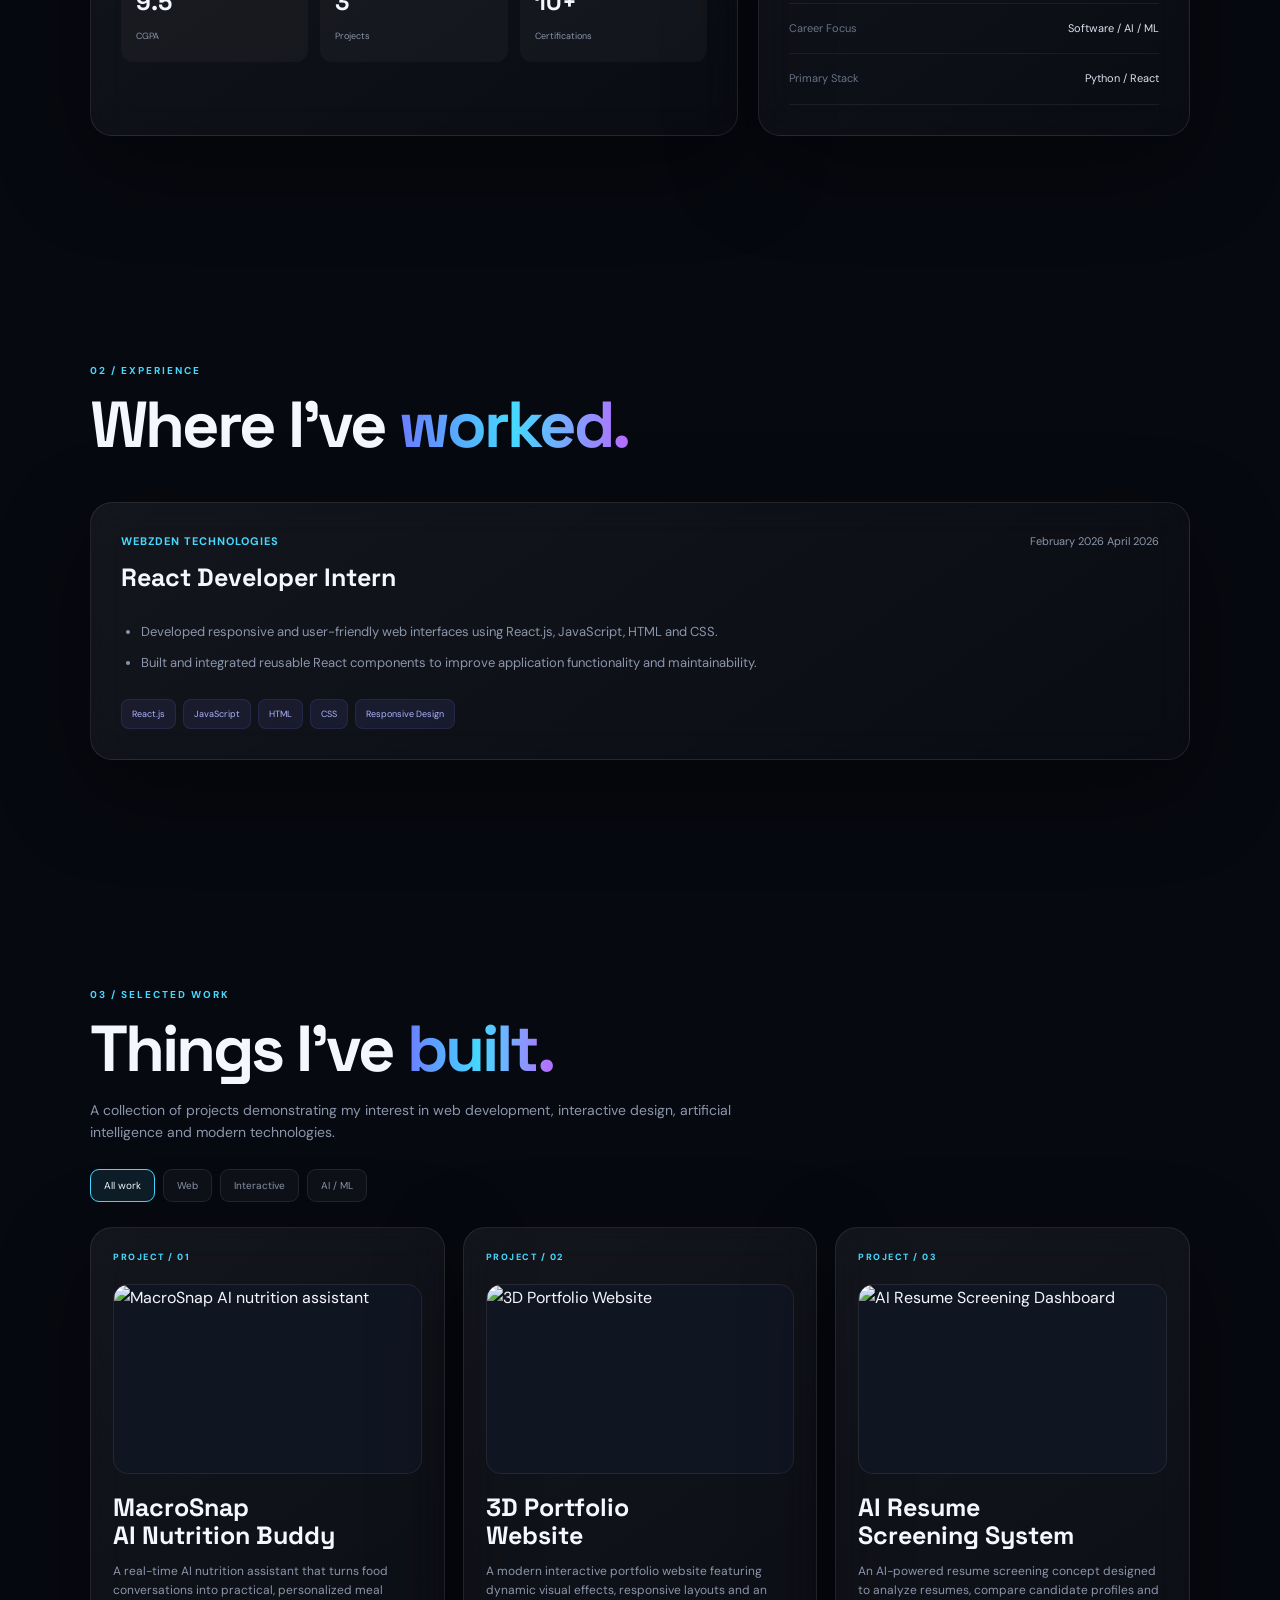
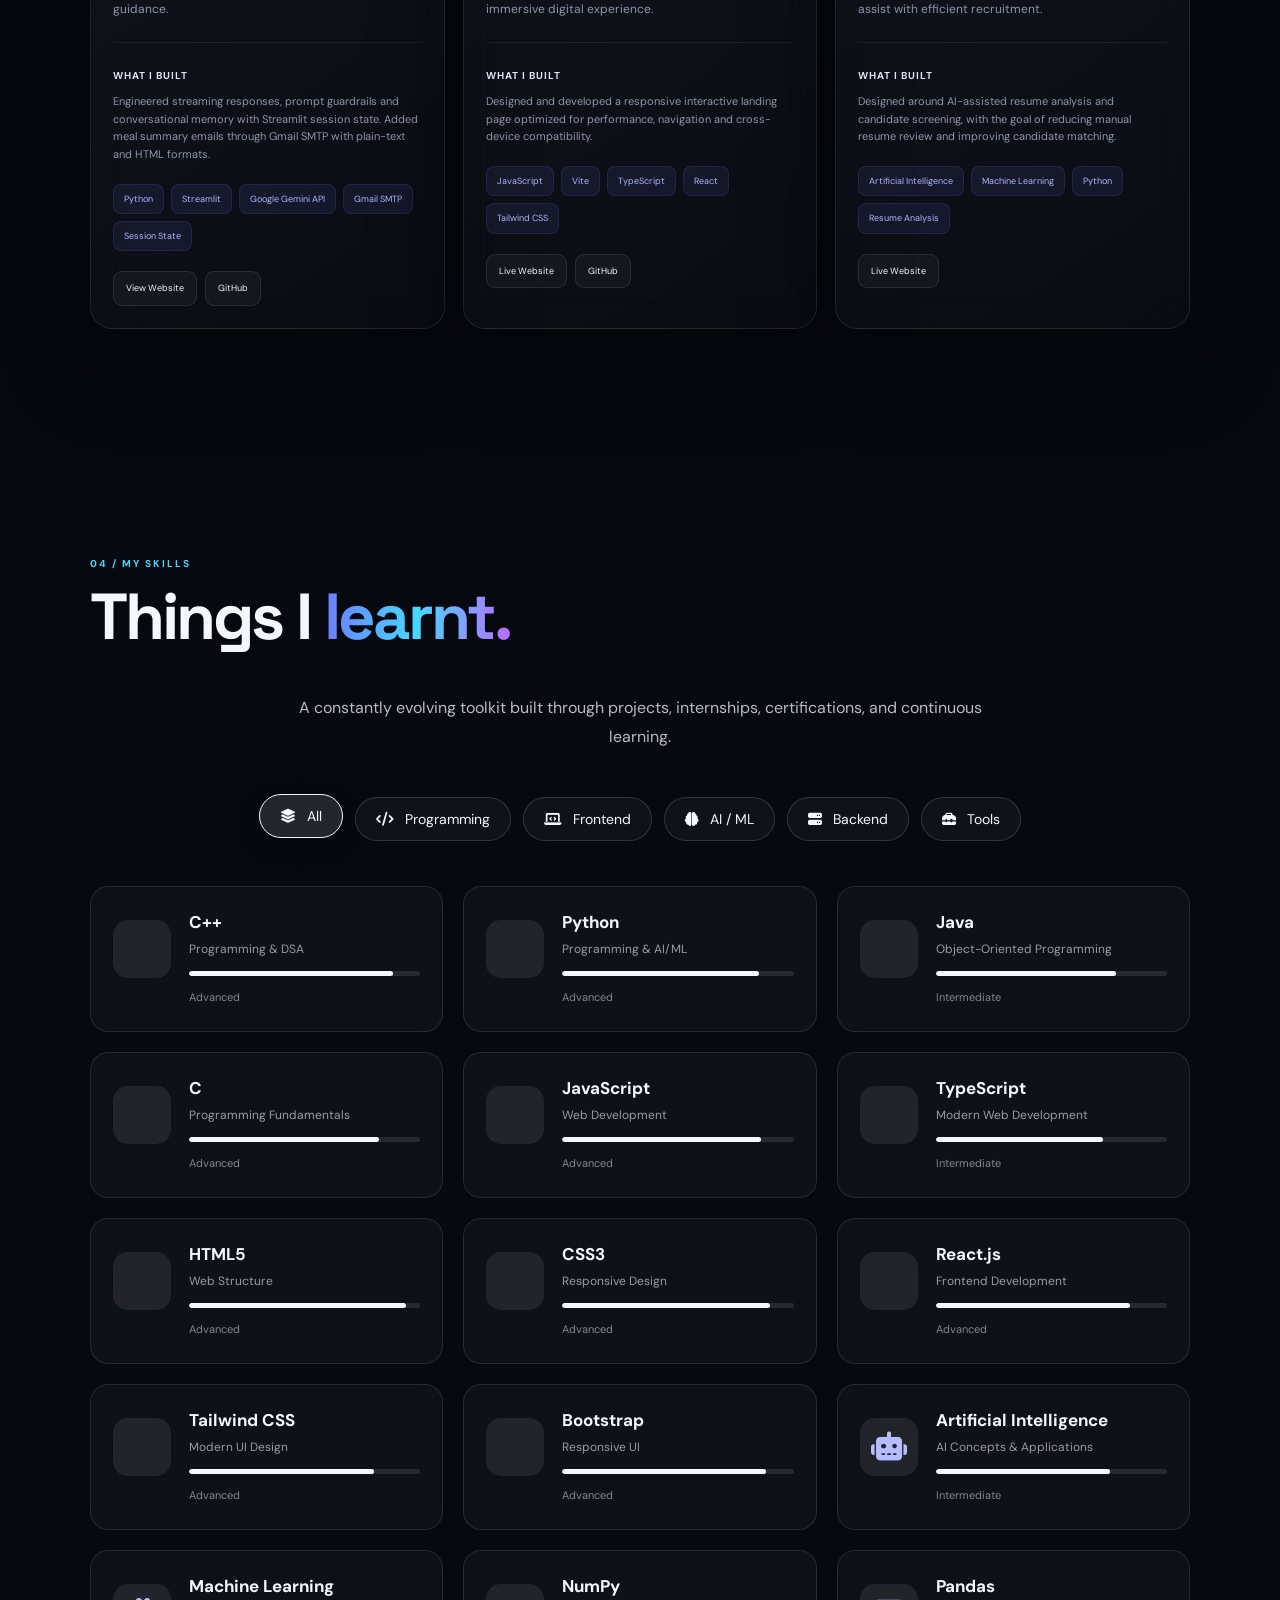
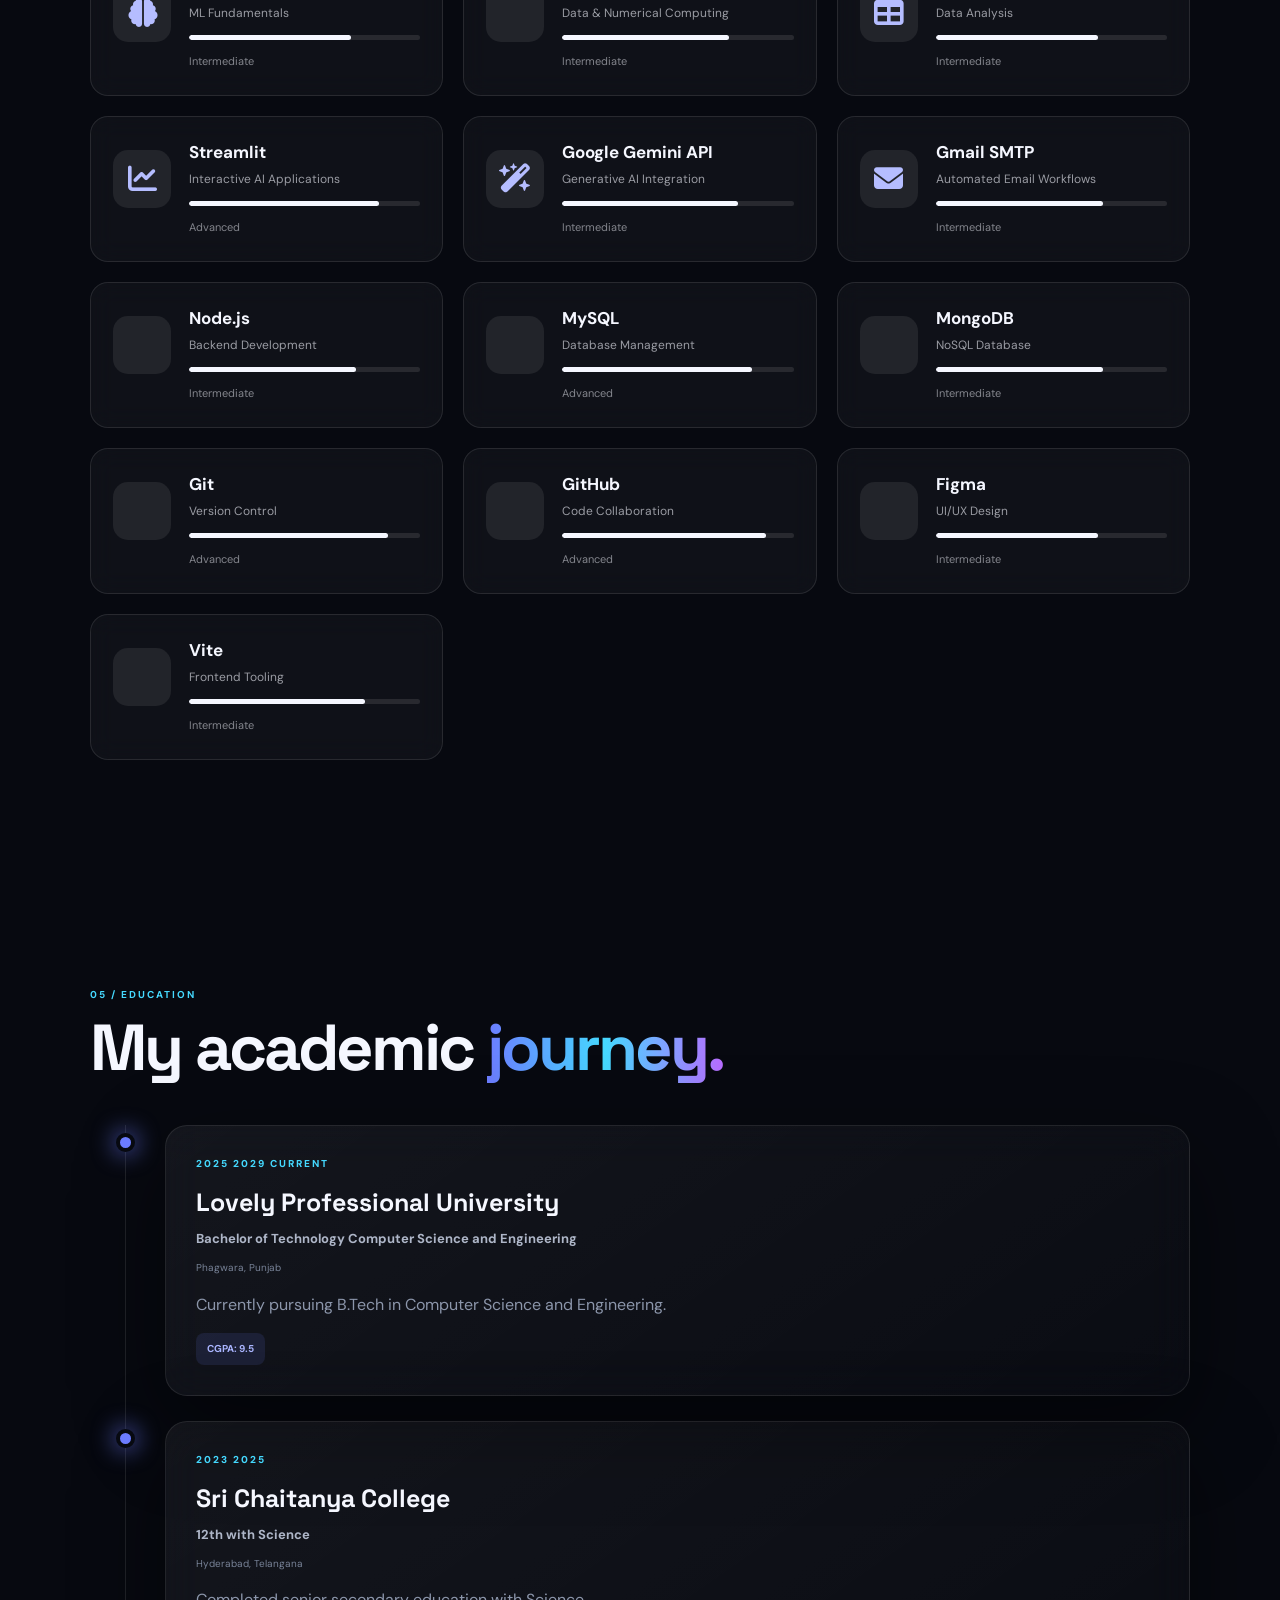
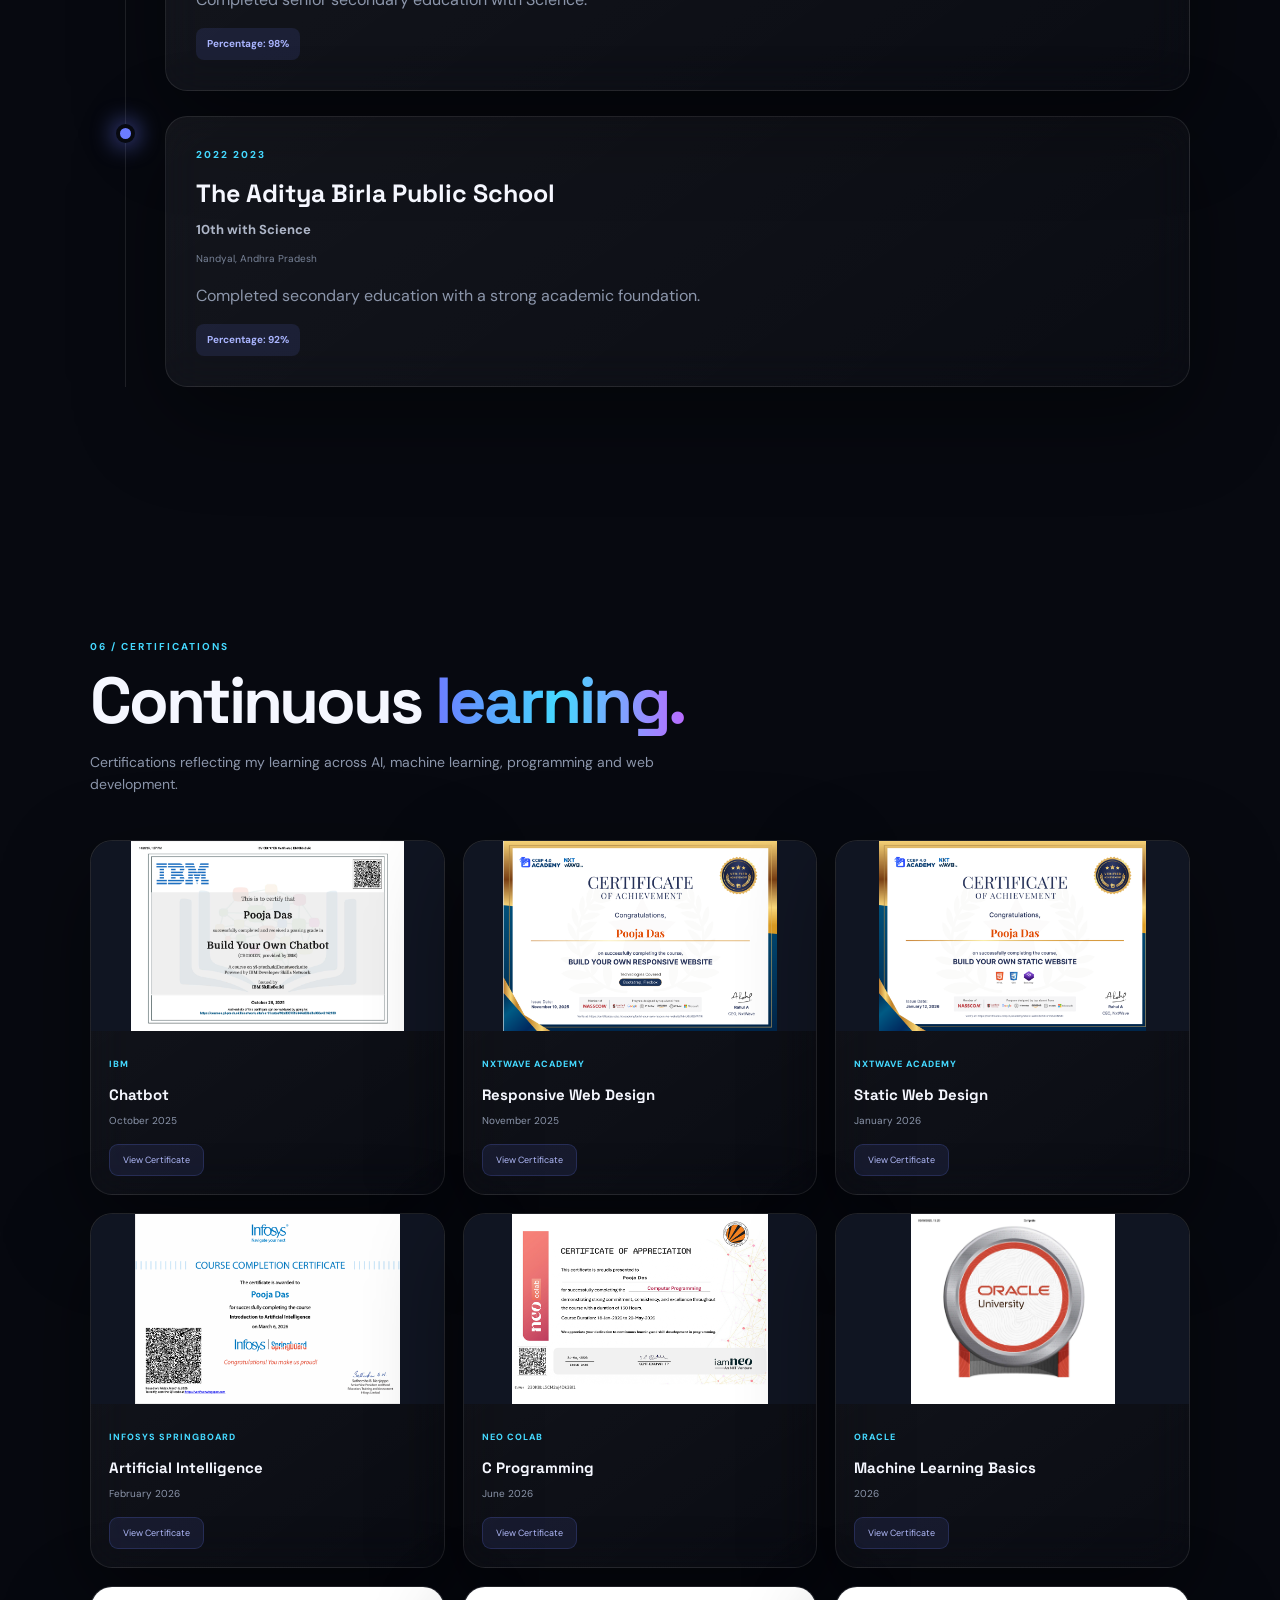
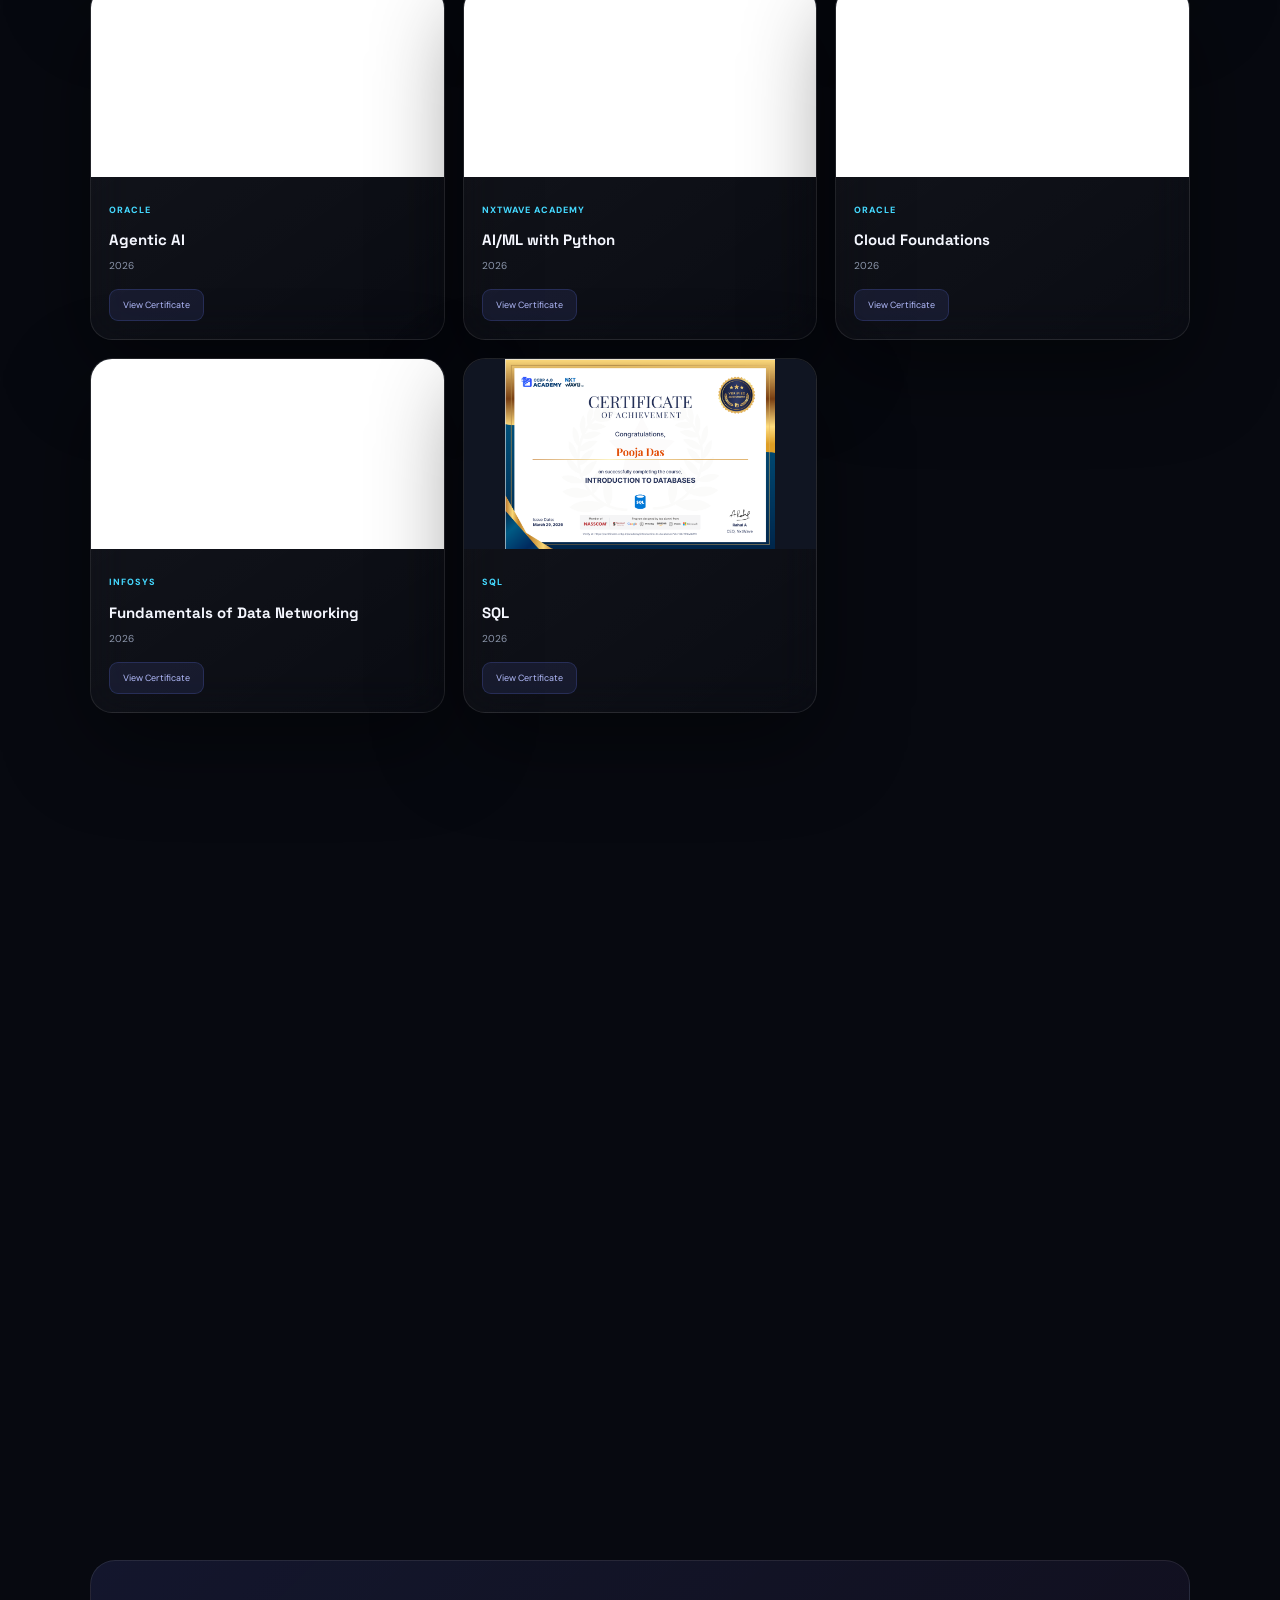
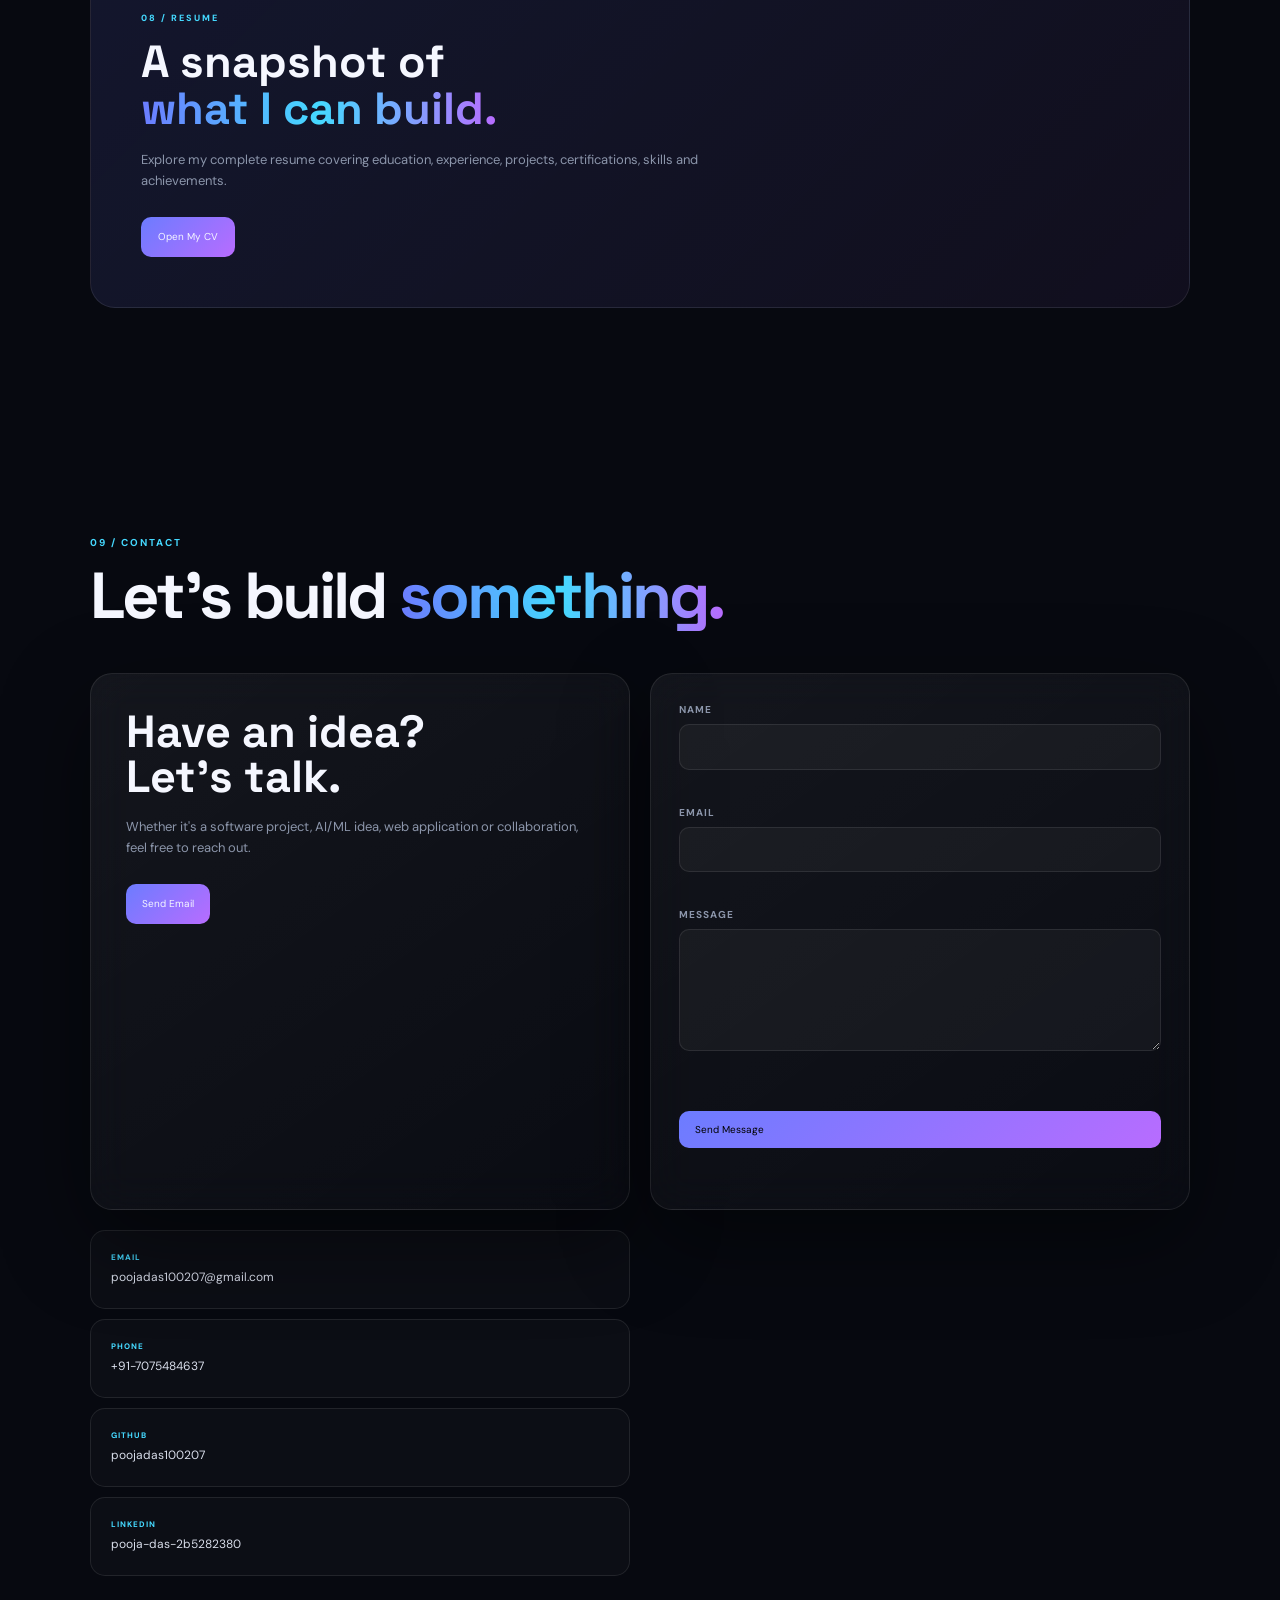
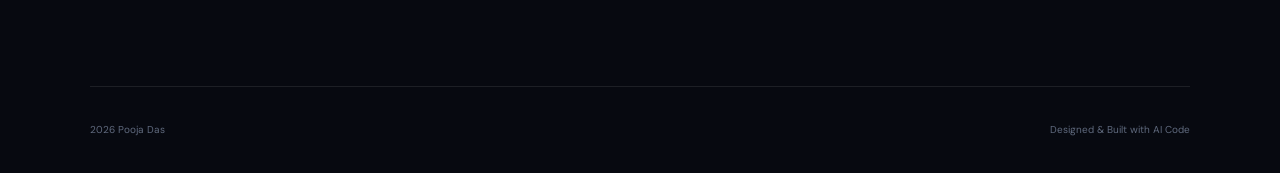
==== commit 2f3ed707: "Update resume and internship dates Co-authored-by: Copilot <223556219+Copilot@users.noreply.github.c" ====
--- a/index.html
+++ b/index.html
@@ -217,7 +217,7 @@
 
 
             <a
-                href="ResumePD.pdf"
+                href="PDResume.pdf"
                 target="_blank"
                 class="btn"
             >
@@ -654,7 +654,7 @@
 
 
             <div class="experience-date">
-                March 2026  April 2026
+                February 2026  April 2026
             </div>
 
         </div>
@@ -2371,7 +2371,7 @@
             </p>
 
             <a
-                href="ResumePD.pdf"
+                href="PDResume.pdf"
                 target="_blank"
                 class="cv-button"
             >
